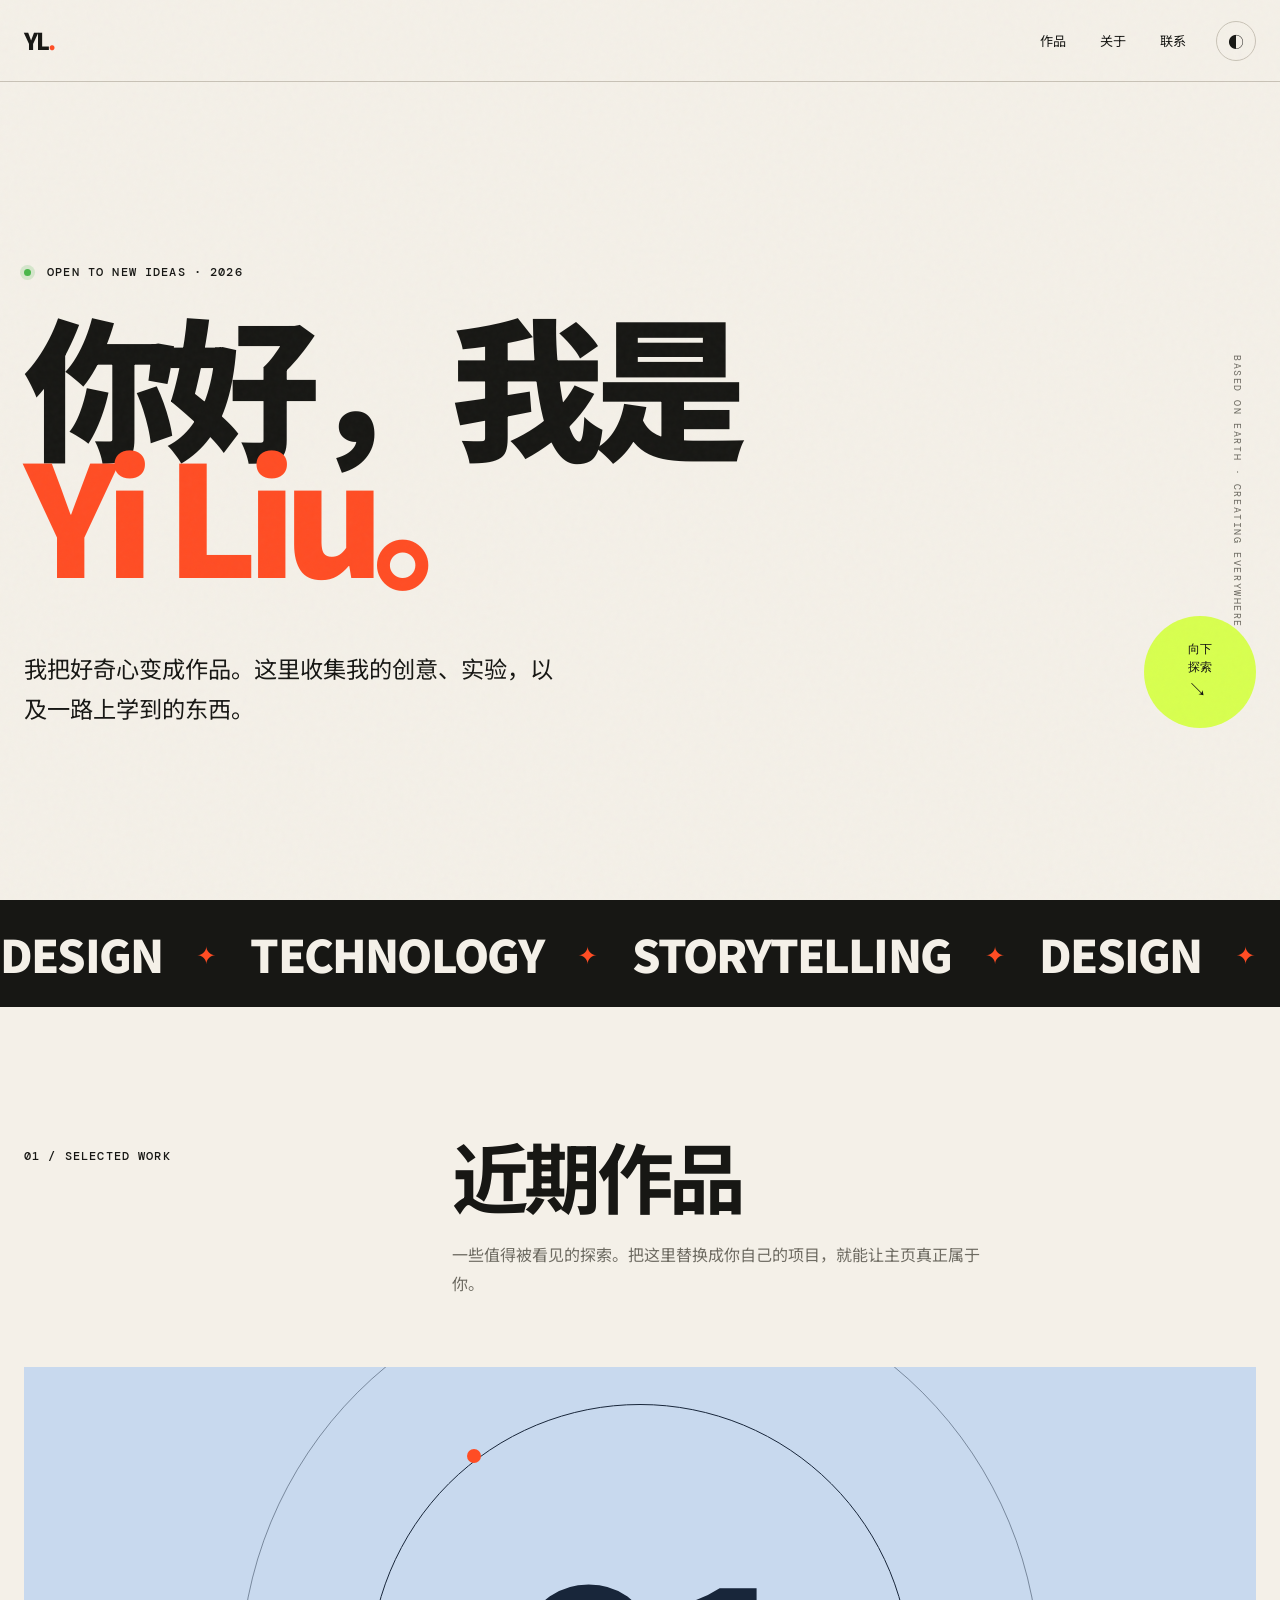
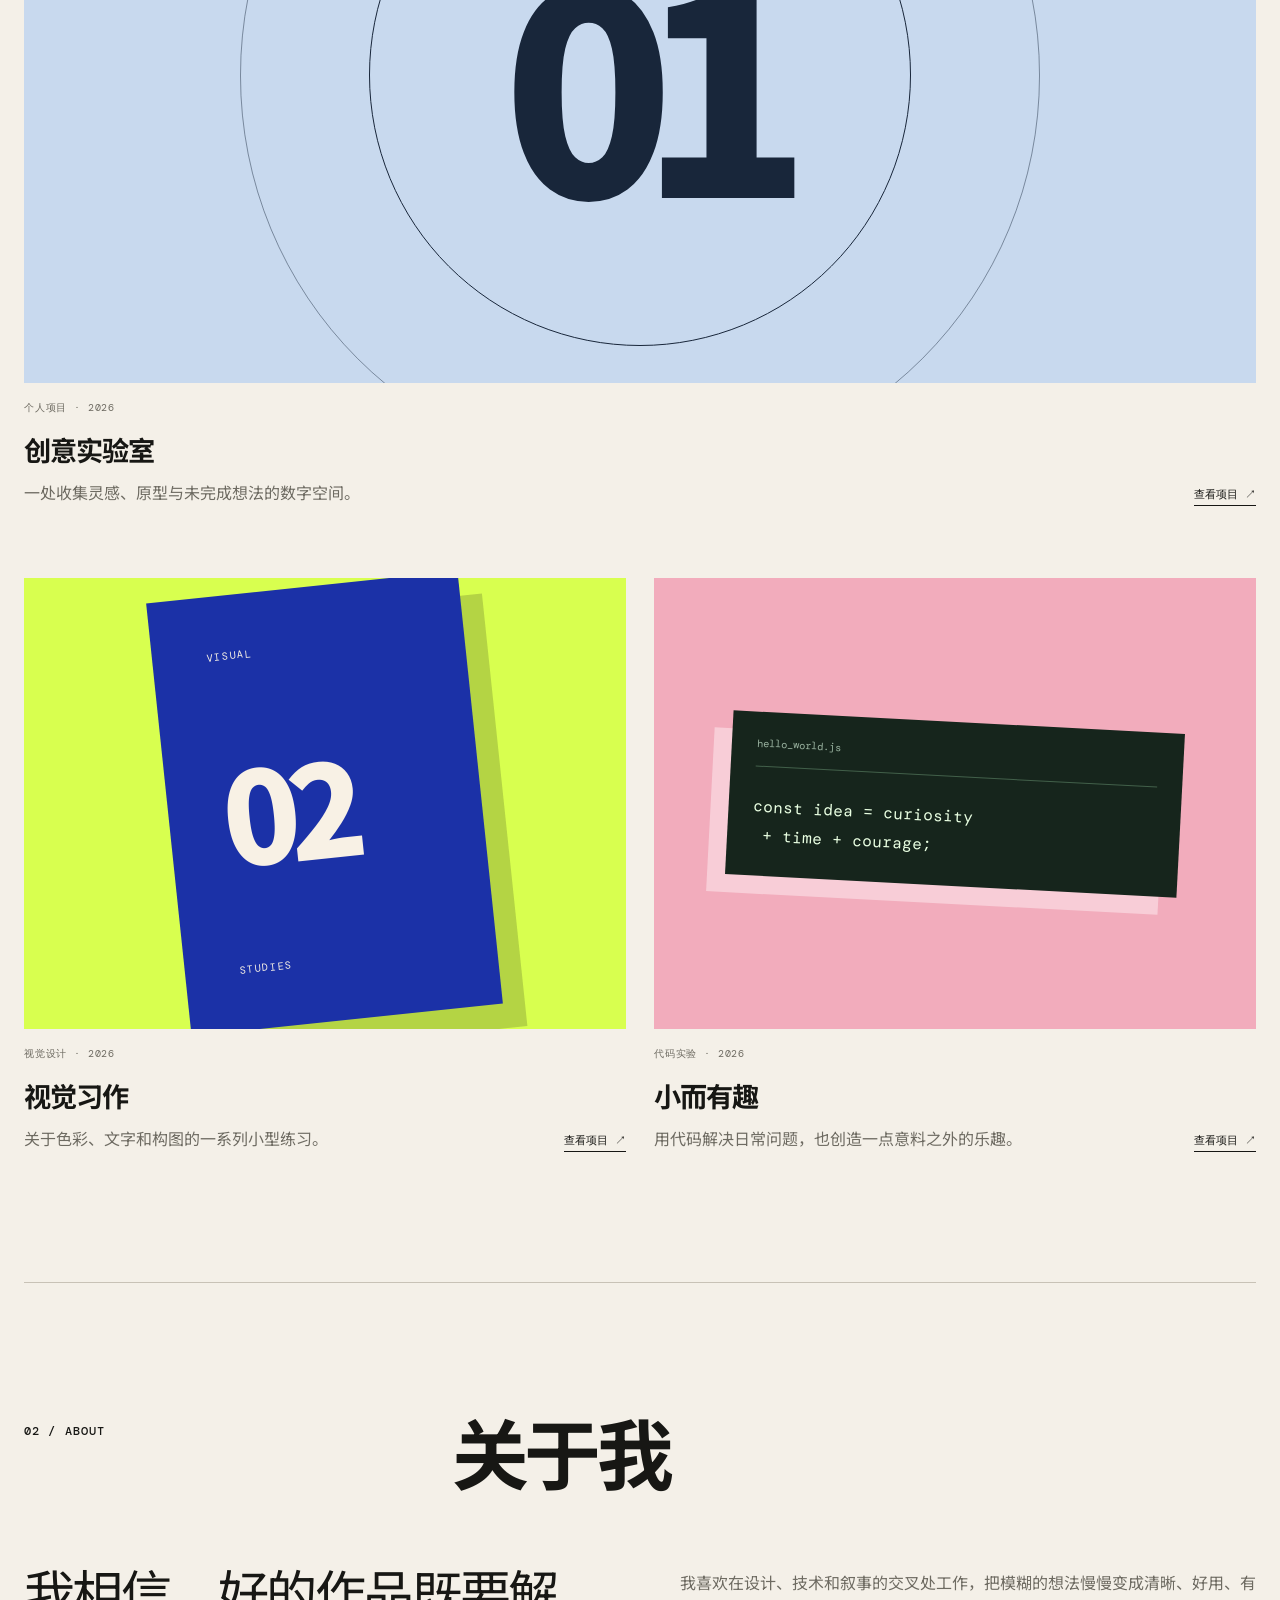
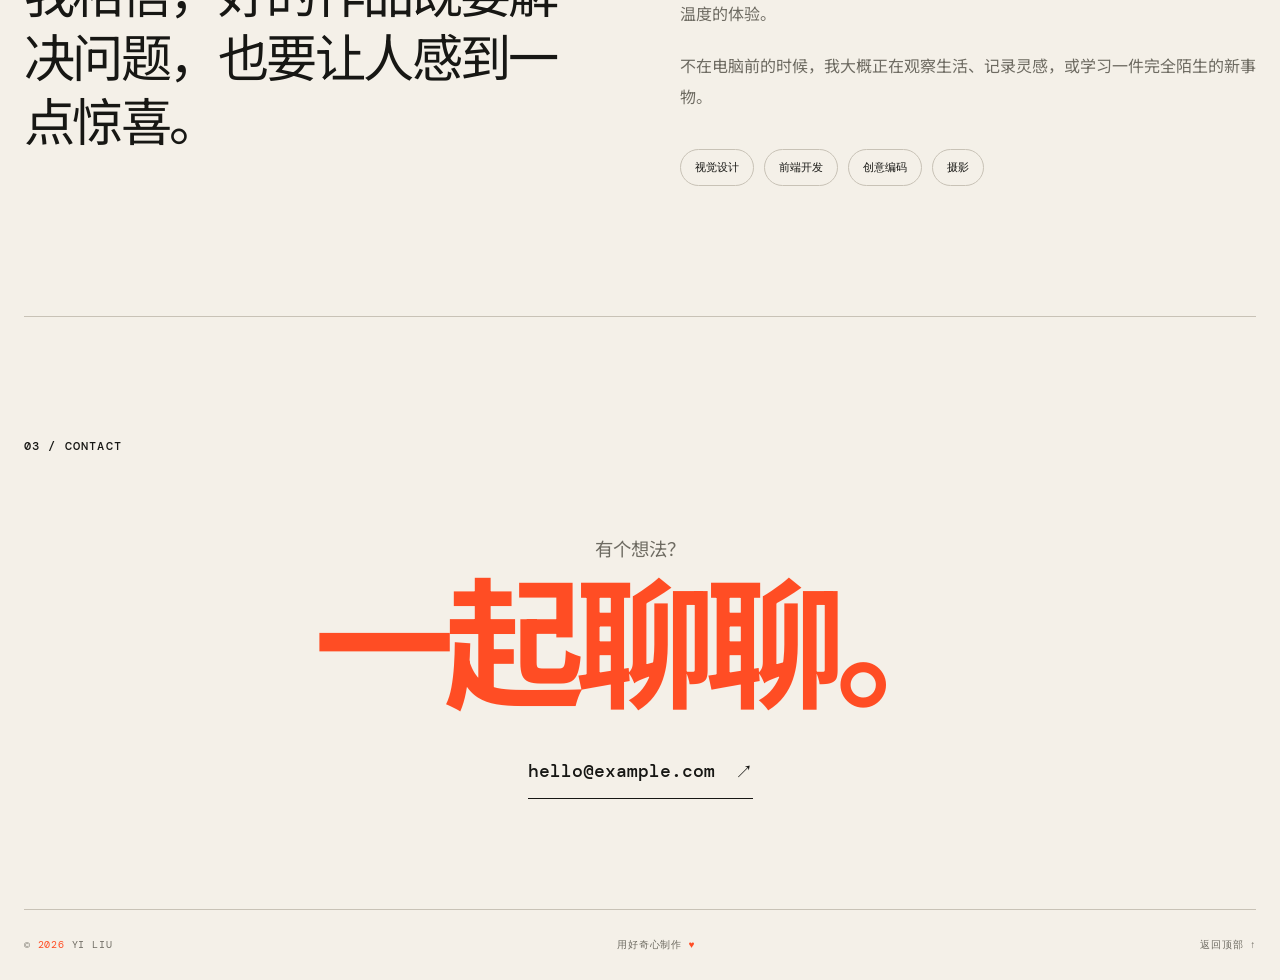
==== index.html @ 19244bcc "Create personal homepage" ====
<!doctype html>
<html lang="zh-CN">
<head>
  <meta charset="UTF-8">
  <meta name="viewport" content="width=device-width, initial-scale=1.0">
  <meta name="description" content="Yi Liu 的个人主页——记录创意、作品与正在探索的事。">
  <meta name="theme-color" content="#f4f0e8">
  <title>Yi Liu — 个人主页</title>
  <link rel="preconnect" href="https://fonts.googleapis.com">
  <link rel="preconnect" href="https://fonts.gstatic.com" crossorigin>
  <link href="https://fonts.googleapis.com/css2?family=DM+Mono:wght@400;500&family=Noto+Sans+SC:wght@400;500;700;900&display=swap" rel="stylesheet">
  <link rel="stylesheet" href="style.css">
  <script src="Script.js" defer></script>
</head>
<body>
  <div class="grain" aria-hidden="true"></div>

  <header class="site-header">
    <a class="logo" href="#top" aria-label="回到首页">YL<span>.</span></a>
    <nav class="nav" aria-label="主导航">
      <a href="#work">作品</a>
      <a href="#about">关于</a>
      <a href="#contact">联系</a>
    </nav>
    <button class="theme-toggle" type="button" aria-label="切换深浅色" title="切换深浅色">
      <span aria-hidden="true">◐</span>
    </button>
  </header>

  <main id="top">
    <section class="hero section-shell">
      <p class="eyebrow"><span class="status-dot"></span> OPEN TO NEW IDEAS · 2026</p>
      <h1>你好，我是<br><span>Yi Liu。</span></h1>
      <div class="hero-bottom">
        <p class="hero-copy">我把好奇心变成作品。这里收集我的创意、实验，以及一路上学到的东西。</p>
        <a class="round-link" href="#work" aria-label="查看我的作品">向下<br>探索 <span>↘</span></a>
      </div>
      <p class="side-note" aria-hidden="true">BASED ON EARTH · CREATING EVERYWHERE</p>
    </section>

    <section class="marquee" aria-label="我关注的领域">
      <div class="marquee-track">
        <span>DESIGN</span><i>✦</i><span>TECHNOLOGY</span><i>✦</i><span>STORYTELLING</span><i>✦</i>
        <span>DESIGN</span><i>✦</i><span>TECHNOLOGY</span><i>✦</i><span>STORYTELLING</span><i>✦</i>
      </div>
    </section>

    <section class="work section-shell" id="work">
      <div class="section-heading reveal">
        <p class="section-number">01 / SELECTED WORK</p>
        <h2>近期作品</h2>
        <p>一些值得被看见的探索。把这里替换成你自己的项目，就能让主页真正属于你。</p>
      </div>

      <div class="project-grid">
        <article class="project project-featured reveal">
          <div class="project-visual visual-one" aria-hidden="true">
            <span class="orbit orbit-one"></span><span class="orbit orbit-two"></span><b>01</b>
          </div>
          <div class="project-info">
            <p>个人项目 · 2026</p>
            <h3>创意实验室</h3>
            <span>一处收集灵感、原型与未完成想法的数字空间。</span>
            <a href="#contact" aria-label="了解创意实验室">查看项目 ↗</a>
          </div>
        </article>

        <article class="project reveal">
          <div class="project-visual visual-two" aria-hidden="true">
            <div class="poster"><small>VISUAL</small><strong>02</strong><em>STUDIES</em></div>
          </div>
          <div class="project-info">
            <p>视觉设计 · 2026</p>
            <h3>视觉习作</h3>
            <span>关于色彩、文字和构图的一系列小型练习。</span>
            <a href="#contact" aria-label="了解视觉习作">查看项目 ↗</a>
          </div>
        </article>

        <article class="project reveal">
          <div class="project-visual visual-three" aria-hidden="true">
            <div class="code-card"><span>hello_world.js</span><code>const idea = curiosity<br> &nbsp;+ time + courage;</code></div>
          </div>
          <div class="project-info">
            <p>代码实验 · 2026</p>
            <h3>小而有趣</h3>
            <span>用代码解决日常问题，也创造一点意料之外的乐趣。</span>
            <a href="#contact" aria-label="了解代码实验">查看项目 ↗</a>
          </div>
        </article>
      </div>
    </section>

    <section class="about section-shell" id="about">
      <div class="section-heading reveal">
        <p class="section-number">02 / ABOUT</p>
        <h2>关于我</h2>
      </div>
      <div class="about-grid">
        <p class="about-lead reveal">我相信，好的作品既要解决问题，也要让人感到一点惊喜。</p>
        <div class="about-copy reveal">
          <p>我喜欢在设计、技术和叙事的交叉处工作，把模糊的想法慢慢变成清晰、好用、有温度的体验。</p>
          <p>不在电脑前的时候，我大概正在观察生活、记录灵感，或学习一件完全陌生的新事物。</p>
          <div class="interests">
            <span>视觉设计</span><span>前端开发</span><span>创意编码</span><span>摄影</span>
          </div>
        </div>
      </div>
    </section>

    <section class="contact section-shell" id="contact">
      <p class="section-number reveal">03 / CONTACT</p>
      <div class="contact-inner reveal">
        <p>有个想法？</p>
        <h2>一起聊聊。</h2>
        <a class="email-link" href="mailto:hello@example.com">hello@example.com <span>↗</span></a>
      </div>
    </section>
  </main>

  <footer class="site-footer section-shell">
    <p>© <span id="year">2026</span> YI LIU</p>
    <p>用好奇心制作 <span aria-hidden="true">♥</span></p>
    <a href="#top">返回顶部 ↑</a>
  </footer>
</body>
</html>
---- style.css ----
:root {
  --bg: #f4f0e8;
  --ink: #171714;
  --muted: #6e6b62;
  --line: #c8c2b6;
  --accent: #ff4d24;
  --acid: #d8ff4f;
  --card: #e8e2d7;
  --max: 1240px;
}

* { box-sizing: border-box; }
html { scroll-behavior: smooth; }
body {
  margin: 0;
  color: var(--ink);
  background: var(--bg);
  font-family: "Noto Sans SC", system-ui, sans-serif;
  transition: color .3s ease, background .3s ease;
}
body.dark {
  --bg: #151513;
  --ink: #f3efe6;
  --muted: #aaa69c;
  --line: #44413b;
  --card: #24221e;
  --acid: #c8f03f;
}
a { color: inherit; }
button { font: inherit; }
::selection { color: #111; background: var(--acid); }
.grain {
  position: fixed; inset: 0; z-index: 10; pointer-events: none; opacity: .035;
  background-image: url("data:image/svg+xml,%3Csvg viewBox='0 0 180 180' xmlns='http://www.w3.org/2000/svg'%3E%3Cfilter id='n'%3E%3CfeTurbulence type='fractalNoise' baseFrequency='.9' numOctaves='3' stitchTiles='stitch'/%3E%3C/filter%3E%3Crect width='100%25' height='100%25' filter='url(%23n)' opacity='.8'/%3E%3C/svg%3E");
}
.section-shell { width: min(calc(100% - 48px), var(--max)); margin-inline: auto; }

.site-header {
  position: sticky; top: 0; z-index: 8; height: 82px; display: flex; align-items: center;
  padding: 0 max(24px, calc((100vw - var(--max)) / 2)); border-bottom: 1px solid var(--line);
  background: color-mix(in srgb, var(--bg) 90%, transparent); backdrop-filter: blur(12px);
}
.logo { margin-right: auto; font: 900 1.45rem/1 "Noto Sans SC"; text-decoration: none; letter-spacing: -.08em; }
.logo span { color: var(--accent); }
.nav { display: flex; gap: 34px; }
.nav a { position: relative; font-size: .82rem; text-decoration: none; }
.nav a::after { content: ""; position: absolute; left: 0; right: 100%; bottom: -5px; height: 1px; background: var(--ink); transition: right .2s; }
.nav a:hover::after { right: 0; }
.theme-toggle { width: 40px; height: 40px; margin-left: 30px; border: 1px solid var(--line); border-radius: 50%; color: var(--ink); background: transparent; cursor: pointer; }

.hero { min-height: calc(100vh - 82px); position: relative; display: flex; flex-direction: column; justify-content: center; padding-block: 70px; }
.eyebrow, .section-number { font: 500 .72rem/1.4 "DM Mono", monospace; letter-spacing: .1em; }
.status-dot { display: inline-block; width: 7px; height: 7px; margin-right: 8px; border-radius: 50%; background: #49b74a; box-shadow: 0 0 0 4px color-mix(in srgb, #49b74a 18%, transparent); }
.hero h1 { margin: 25px 0 40px; font-size: clamp(4.1rem, 12vw, 10.7rem); line-height: .84; letter-spacing: -.075em; font-weight: 900; }
.hero h1 span { color: var(--accent); }
.hero-bottom { display: flex; align-items: end; justify-content: space-between; gap: 40px; }
.hero-copy { max-width: 540px; margin: 0; font-size: clamp(1.05rem, 2vw, 1.45rem); line-height: 1.7; }
.round-link { flex: 0 0 auto; width: 112px; height: 112px; display: grid; place-content: center; border-radius: 50%; background: var(--acid); color: #111; font: 500 .75rem/1.5 "DM Mono"; text-decoration: none; transition: transform .25s ease; }
.round-link span { font-size: 1.2rem; }
.round-link:hover { transform: rotate(-8deg) scale(1.05); }
.side-note { position: absolute; right: -118px; top: 48%; transform: rotate(90deg); font: .62rem "DM Mono"; letter-spacing: .16em; color: var(--muted); }

.marquee { overflow: hidden; padding: 20px 0; border-block: 1px solid var(--ink); background: var(--ink); color: var(--bg); }
.marquee-track { width: max-content; display: flex; align-items: center; gap: 34px; animation: marquee 24s linear infinite; }
.marquee span { font-size: clamp(1.7rem, 3.5vw, 3.4rem); font-weight: 900; letter-spacing: -.04em; }
.marquee i { color: var(--accent); font-style: normal; font-size: 1.5rem; }
@keyframes marquee { to { transform: translateX(-50%); } }

.work, .about { padding-block: 130px; }
.section-heading { display: grid; grid-template-columns: 1fr 2fr; gap: 26px; margin-bottom: 70px; }
.section-heading h2 { margin: 0; font-size: clamp(2.7rem, 6vw, 5.2rem); line-height: 1; letter-spacing: -.06em; }
.section-heading > p:last-child { grid-column: 2; max-width: 540px; margin: 0; color: var(--muted); line-height: 1.8; }
.project-grid { display: grid; grid-template-columns: 1fr 1fr; gap: 72px 28px; }
.project-featured { grid-column: 1 / -1; }
.project-featured .project-visual { aspect-ratio: 2 / 1; }
.project-visual { position: relative; overflow: hidden; aspect-ratio: 4 / 3; background: var(--card); }
.visual-one { display: grid; place-items: center; background: #c8d9ee; color: #18263a; }
.visual-one b { z-index: 1; font: 900 clamp(8rem, 22vw, 18rem)/1 "Noto Sans SC"; letter-spacing: -.12em; }
.orbit { position: absolute; width: 44%; aspect-ratio: 1; border: 1px solid #18263a; border-radius: 50%; }
.orbit-one { animation: orbit 12s linear infinite; }
.orbit-two { width: 65%; border-color: color-mix(in srgb, #18263a 45%, transparent); animation: orbit 18s linear reverse infinite; }
.orbit::after { content: ""; position: absolute; top: 8%; left: 18%; width: 14px; height: 14px; border-radius: 50%; background: var(--accent); }
@keyframes orbit { to { transform: rotate(360deg); } }
.visual-two { display: grid; place-items: center; background: var(--acid); }
.poster { width: 52%; aspect-ratio: .72; padding: 9%; display: flex; flex-direction: column; justify-content: space-between; color: #f8f1e5; background: #1b31a7; transform: rotate(-6deg); box-shadow: 22px 25px 0 color-mix(in srgb, #111 18%, transparent); }
.poster small, .poster em { font: .65rem "DM Mono"; letter-spacing: .16em; }
.poster strong { font: 900 clamp(4rem, 12vw, 8rem)/1 "Noto Sans SC"; letter-spacing: -.1em; }
.visual-three { display: grid; place-items: center; background: #f2acbc; }
.code-card { width: 75%; padding: 25px; color: #e9ffe2; background: #16251c; box-shadow: -18px 18px 0 rgba(255,255,255,.4); transform: rotate(3deg); }
.code-card span { display: block; padding-bottom: 16px; border-bottom: 1px solid #42604a; font: .65rem "DM Mono"; color: #9ab3a0; }
.code-card code { display: block; padding-top: 26px; font: clamp(.7rem, 1.7vw, 1rem)/1.8 "DM Mono"; }
.project-info { display: grid; grid-template-columns: 1fr auto; gap: 10px 20px; padding-top: 18px; }
.project-info p { margin: 0; color: var(--muted); font: .65rem "DM Mono"; letter-spacing: .08em; }
.project-info h3 { grid-column: 1; margin: 4px 0 0; font-size: 1.7rem; letter-spacing: -.04em; }
.project-info span { grid-column: 1; max-width: 480px; color: var(--muted); line-height: 1.65; }
.project-info a { grid-column: 2; grid-row: 2 / 4; align-self: end; padding-bottom: 3px; font: .7rem "DM Mono"; text-decoration: none; border-bottom: 1px solid; }

.about { border-top: 1px solid var(--line); }
.about-grid { display: grid; grid-template-columns: 1fr 1fr; gap: 80px; }
.about-lead { margin: 0; font-size: clamp(1.8rem, 4vw, 3.7rem); line-height: 1.25; letter-spacing: -.05em; }
.about-copy { padding-top: 8px; }
.about-copy > p { margin: 0 0 22px; color: var(--muted); line-height: 1.9; }
.interests { display: flex; flex-wrap: wrap; gap: 10px; margin-top: 38px; }
.interests span { padding: 10px 14px; border: 1px solid var(--line); border-radius: 999px; font: .68rem "DM Mono"; }

.contact { padding-block: 110px; border-top: 1px solid var(--line); }
.contact-inner { max-width: 950px; margin: 80px auto 0; text-align: center; }
.contact-inner > p { margin: 0; color: var(--muted); font-size: 1.15rem; }
.contact-inner h2 { margin: 5px 0 40px; color: var(--accent); font-size: clamp(4rem, 11vw, 9rem); line-height: 1; letter-spacing: -.075em; }
.email-link { display: inline-flex; gap: 20px; padding: 14px 0; border-bottom: 1px solid var(--ink); font: 500 clamp(.85rem, 2vw, 1.1rem) "DM Mono"; text-decoration: none; }
.email-link span { transition: transform .2s; }
.email-link:hover span { transform: translate(4px, -4px); }
.site-footer { display: flex; justify-content: space-between; gap: 20px; padding-block: 28px; border-top: 1px solid var(--line); color: var(--muted); font: .62rem "DM Mono"; letter-spacing: .08em; }
.site-footer p { margin: 0; }
.site-footer p span { color: var(--accent); }
.site-footer a { text-decoration: none; }

.reveal { opacity: 0; transform: translateY(28px); transition: opacity .7s ease, transform .7s ease; }
.reveal.visible { opacity: 1; transform: none; }
@media (prefers-reduced-motion: reduce) {
  html { scroll-behavior: auto; }
  *, *::before, *::after { animation-duration: .01ms !important; animation-iteration-count: 1 !important; transition-duration: .01ms !important; }
}
@media (max-width: 760px) {
  .section-shell { width: min(calc(100% - 32px), var(--max)); }
  .site-header { height: 68px; padding-inline: 16px; }
  .nav { gap: 18px; }
  .nav a { font-size: .75rem; }
  .theme-toggle { width: 36px; height: 36px; margin-left: 18px; }
  .hero { min-height: calc(100svh - 68px); padding-block: 55px 35px; }
  .hero h1 { margin-top: 38px; font-size: clamp(4rem, 22vw, 7rem); }
  .hero-bottom { align-items: center; }
  .round-link { width: 84px; height: 84px; }
  .side-note { display: none; }
  .work, .about { padding-block: 85px; }
  .section-heading { grid-template-columns: 1fr; margin-bottom: 45px; }
  .section-heading > p:last-child { grid-column: 1; }
  .project-grid { grid-template-columns: 1fr; gap: 52px; }
  .project-featured { grid-column: auto; }
  .project-featured .project-visual, .project-visual { aspect-ratio: 4 / 3; }
  .project-info { display: block; }
  .project-info > * { display: block; margin-bottom: 9px; }
  .project-info a { width: max-content; margin-top: 18px; }
  .about-grid { grid-template-columns: 1fr; gap: 42px; }
  .contact { padding-block: 80px; }
  .contact-inner { margin-top: 60px; }
  .site-footer { flex-wrap: wrap; }
  .site-footer p:nth-child(2) { display: none; }
}
@media (max-width: 430px) {
  .hero-copy { max-width: 245px; font-size: .95rem; }
  .nav a:nth-child(2) { display: none; }
  .round-link { width: 76px; height: 76px; font-size: .65rem; }
}
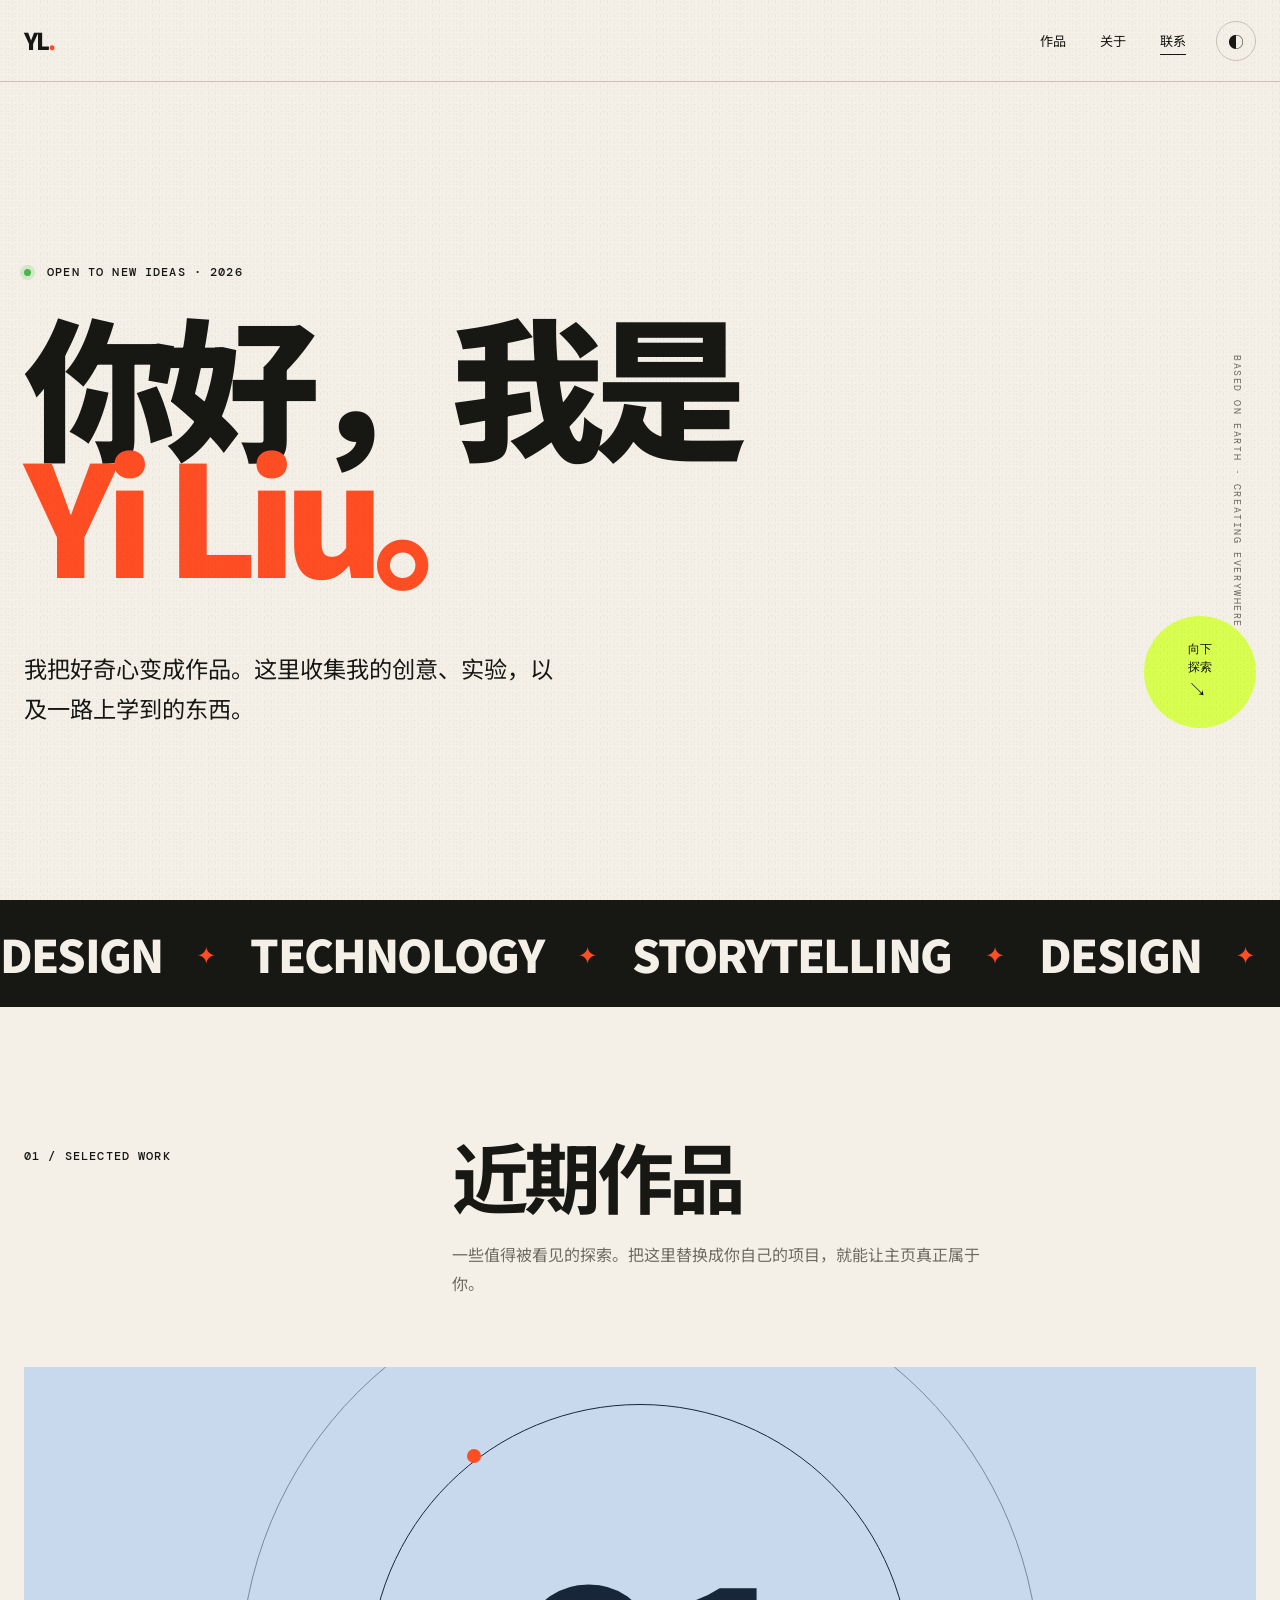
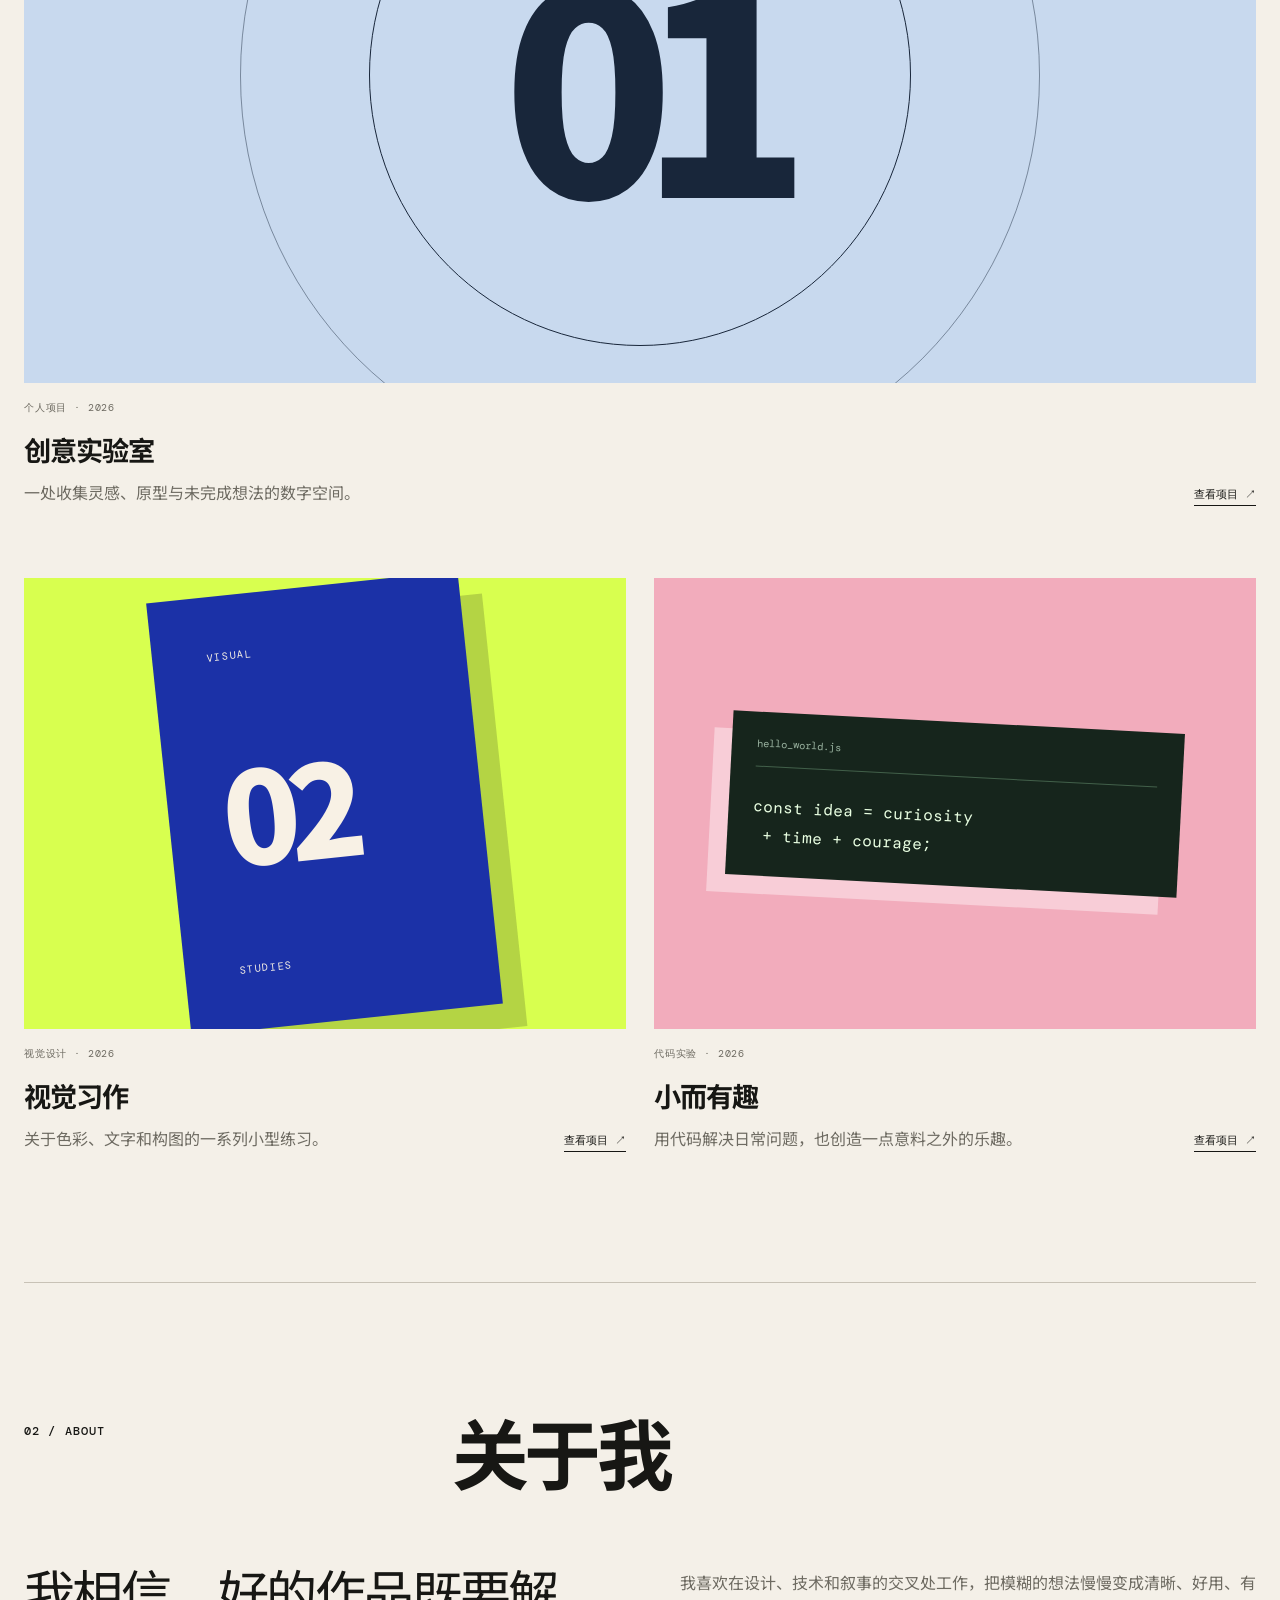
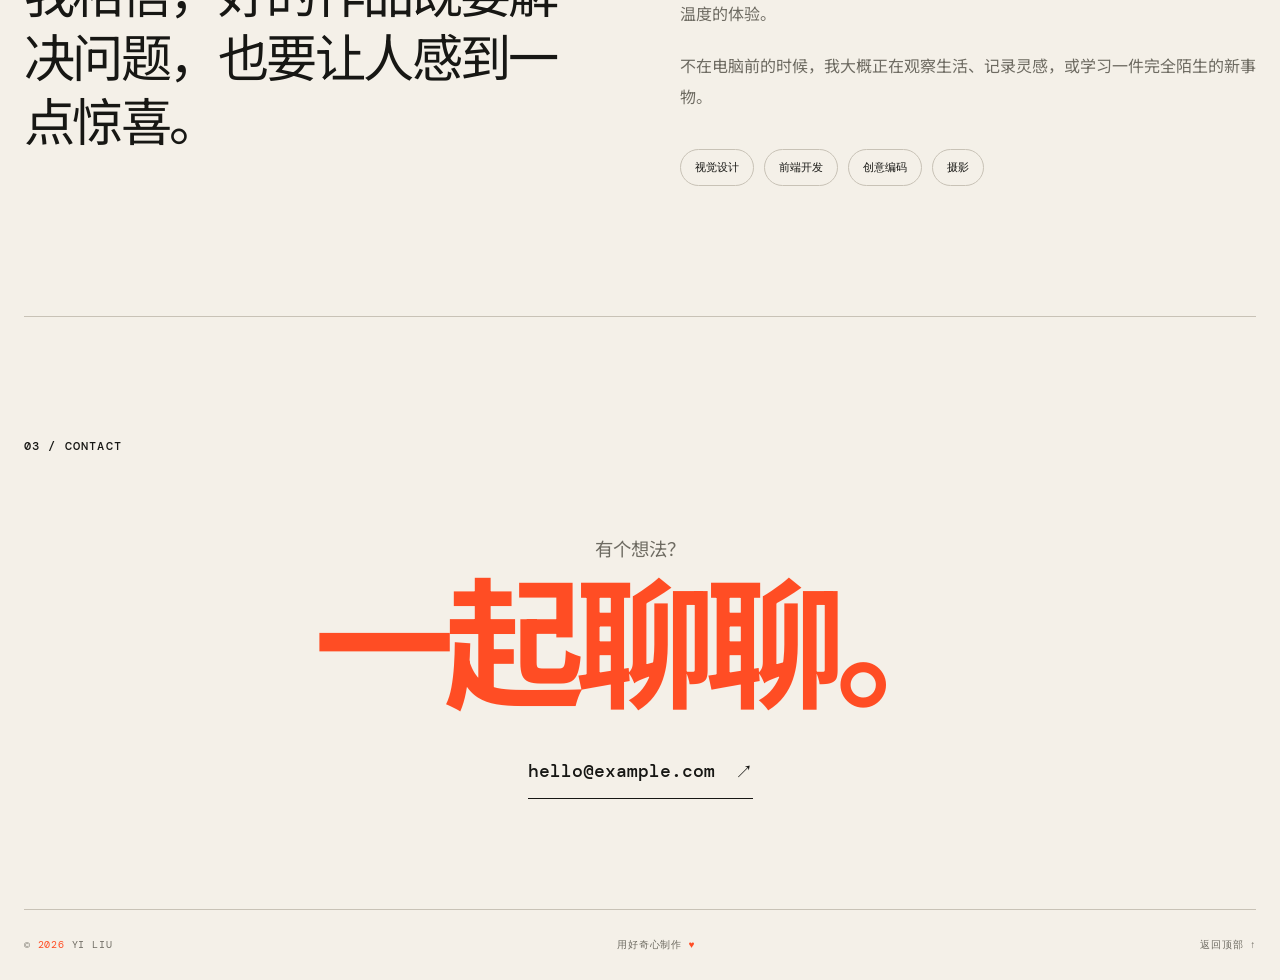
==== commit c74a0a6e: "Polish local homepage experience" ====
--- a/index.html
+++ b/index.html
@@ -9,10 +9,19 @@
   <link rel="preconnect" href="https://fonts.googleapis.com">
   <link rel="preconnect" href="https://fonts.gstatic.com" crossorigin>
   <link href="https://fonts.googleapis.com/css2?family=DM+Mono:wght@400;500&family=Noto+Sans+SC:wght@400;500;700;900&display=swap" rel="stylesheet">
+  <script>
+    document.documentElement.classList.add('js');
+    try {
+      const saved = localStorage.getItem('theme');
+      const dark = saved === 'dark' || (!saved && matchMedia('(prefers-color-scheme: dark)').matches);
+      if (dark) document.documentElement.dataset.theme = 'dark';
+    } catch (_) {}
+  </script>
   <link rel="stylesheet" href="style.css">
   <script src="Script.js" defer></script>
 </head>
-<body>
+<body id="top">
+  <a class="skip-link" href="#main-content">跳到主要内容</a>
   <div class="grain" aria-hidden="true"></div>
 
   <header class="site-header">
@@ -27,7 +36,7 @@
     </button>
   </header>
 
-  <main id="top">
+  <main id="main-content">
     <section class="hero section-shell">
       <p class="eyebrow"><span class="status-dot"></span> OPEN TO NEW IDEAS · 2026</p>
       <h1>你好，我是<br><span>Yi Liu。</span></h1>
@@ -113,6 +122,7 @@
       <div class="contact-inner reveal">
         <p>有个想法？</p>
         <h2>一起聊聊。</h2>
+        <!-- TODO: 将下面的示例邮箱替换为你的真实邮箱。 -->
         <a class="email-link" href="mailto:hello@example.com">hello@example.com <span>↗</span></a>
       </div>
     </section>
--- a/style.css
+++ b/style.css
@@ -18,7 +18,7 @@
   font-family: "Noto Sans SC", system-ui, sans-serif;
   transition: color .3s ease, background .3s ease;
 }
-body.dark {
+html[data-theme="dark"] {
   --bg: #151513;
   --ink: #f3efe6;
   --muted: #aaa69c;
@@ -31,8 +31,11 @@
 ::selection { color: #111; background: var(--acid); }
 .grain {
   position: fixed; inset: 0; z-index: 10; pointer-events: none; opacity: .035;
-  background-image: url("data:image/svg+xml,%3Csvg viewBox='0 0 180 180' xmlns='http://www.w3.org/2000/svg'%3E%3Cfilter id='n'%3E%3CfeTurbulence type='fractalNoise' baseFrequency='.9' numOctaves='3' stitchTiles='stitch'/%3E%3C/filter%3E%3Crect width='100%25' height='100%25' filter='url(%23n)' opacity='.8'/%3E%3C/svg%3E");
+  background-image: repeating-radial-gradient(circle at 20% 30%, currentColor 0 .45px, transparent .7px 4px);
+  background-size: 7px 7px;
 }
+.skip-link { position: fixed; left: 16px; top: -60px; z-index: 20; padding: 10px 14px; color: #111; background: var(--acid); text-decoration: none; transition: top .2s; }
+.skip-link:focus { top: 12px; }
 .section-shell { width: min(calc(100% - 48px), var(--max)); margin-inline: auto; }
 
 .site-header {
@@ -46,6 +49,7 @@
 .nav a { position: relative; font-size: .82rem; text-decoration: none; }
 .nav a::after { content: ""; position: absolute; left: 0; right: 100%; bottom: -5px; height: 1px; background: var(--ink); transition: right .2s; }
 .nav a:hover::after { right: 0; }
+.nav a.active::after { right: 0; }
 .theme-toggle { width: 40px; height: 40px; margin-left: 30px; border: 1px solid var(--line); border-radius: 50%; color: var(--ink); background: transparent; cursor: pointer; }
 
 .hero { min-height: calc(100vh - 82px); position: relative; display: flex; flex-direction: column; justify-content: center; padding-block: 70px; }
@@ -115,8 +119,10 @@
 .site-footer p span { color: var(--accent); }
 .site-footer a { text-decoration: none; }
 
-.reveal { opacity: 0; transform: translateY(28px); transition: opacity .7s ease, transform .7s ease; }
-.reveal.visible { opacity: 1; transform: none; }
+.reveal { opacity: 1; transform: none; }
+.js .reveal { opacity: 0; transform: translateY(28px); transition: opacity .7s ease, transform .7s ease; }
+.js .reveal.visible { opacity: 1; transform: none; }
+:focus-visible { outline: 3px solid var(--accent); outline-offset: 4px; }
 @media (prefers-reduced-motion: reduce) {
   html { scroll-behavior: auto; }
   *, *::before, *::after { animation-duration: .01ms !important; animation-iteration-count: 1 !important; transition-duration: .01ms !important; }
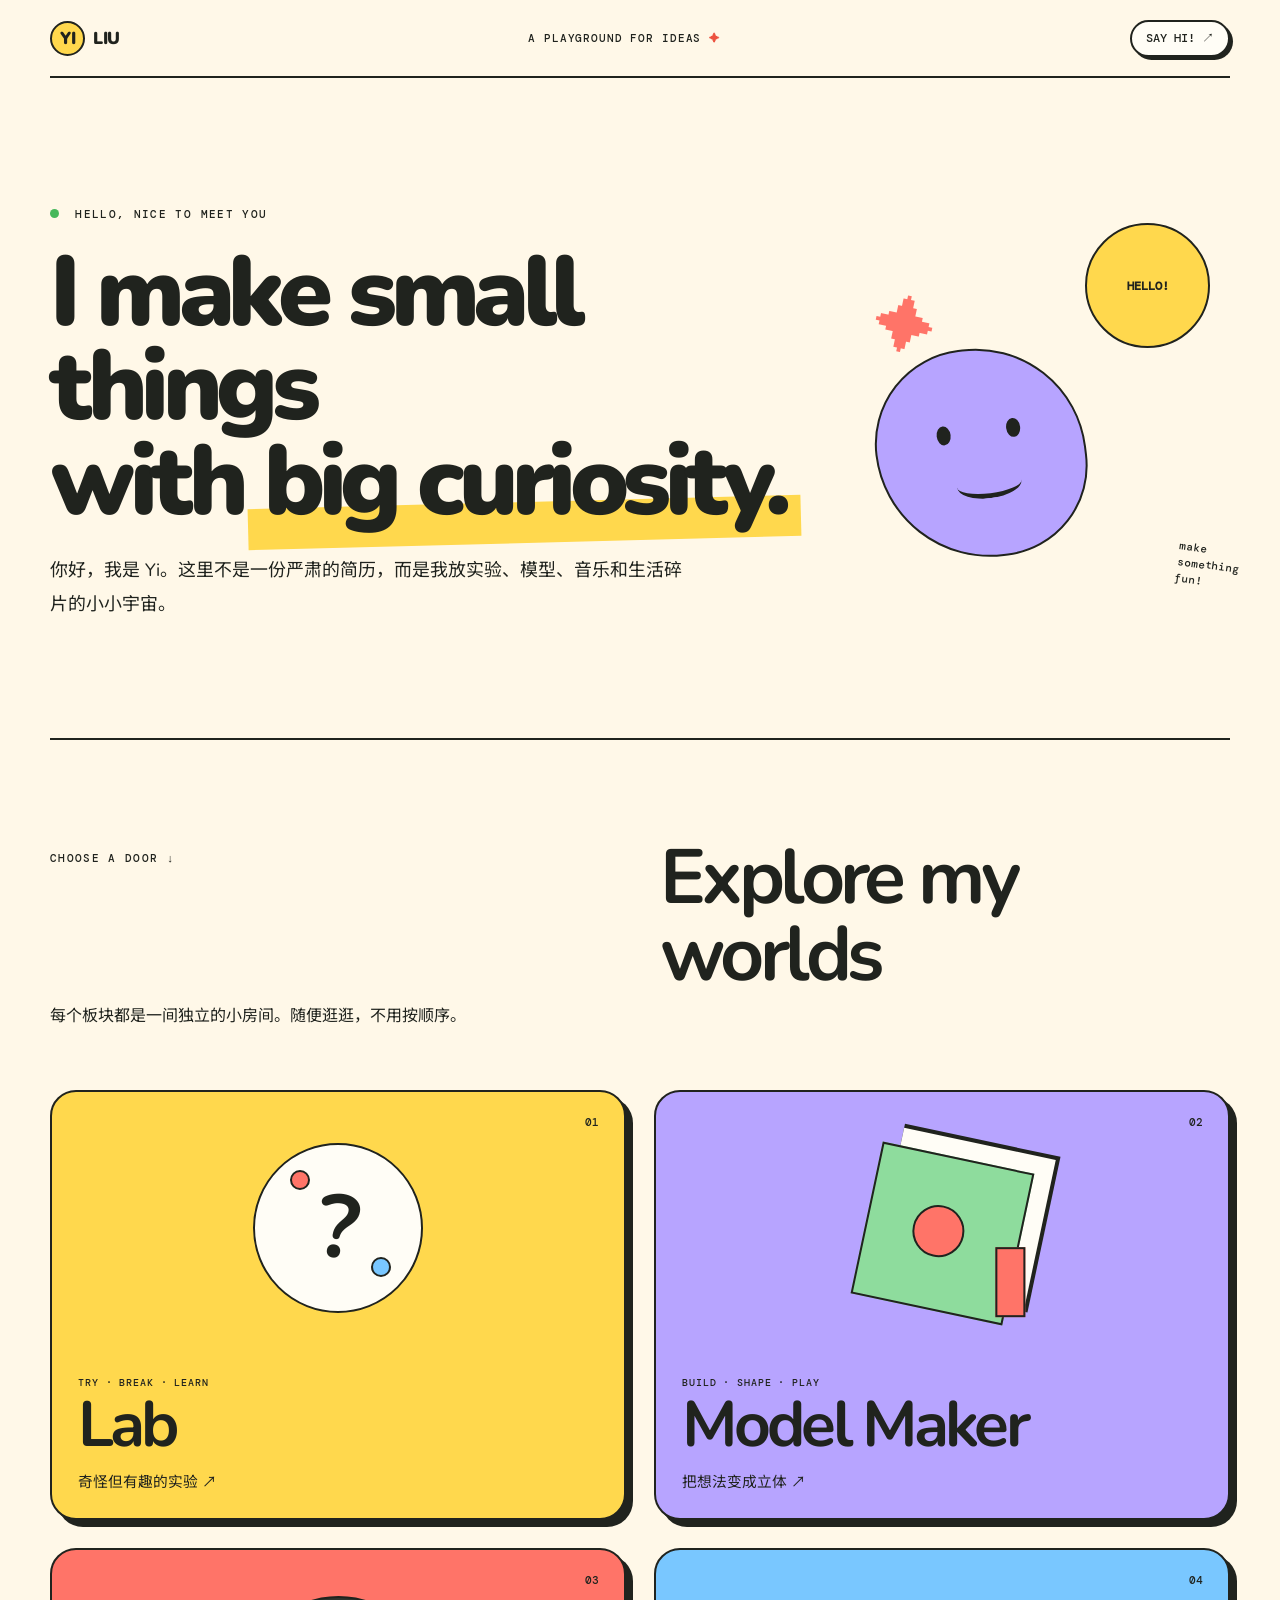
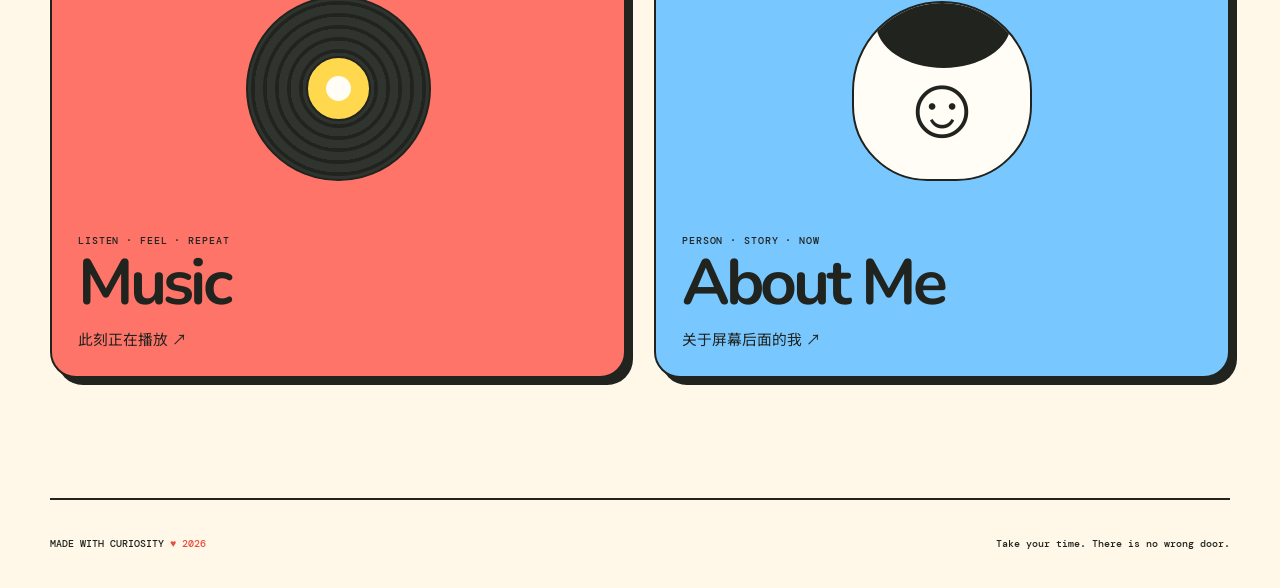
==== commit b96e10e6: "Redesign homepage as playful multi-room site" ====
--- a/index.html
+++ b/index.html
@@ -3,135 +3,73 @@
 <head>
   <meta charset="UTF-8">
   <meta name="viewport" content="width=device-width, initial-scale=1.0">
-  <meta name="description" content="Yi Liu 的个人主页——记录创意、作品与正在探索的事。">
-  <meta name="theme-color" content="#f4f0e8">
-  <title>Yi Liu — 个人主页</title>
+  <meta name="description" content="Yi Liu 的创意主页——实验、模型、音乐和生活片段。">
+  <meta name="theme-color" content="#fff8e8">
+  <title>Yi Liu — Welcome to my little world</title>
   <link rel="preconnect" href="https://fonts.googleapis.com">
   <link rel="preconnect" href="https://fonts.gstatic.com" crossorigin>
-  <link href="https://fonts.googleapis.com/css2?family=DM+Mono:wght@400;500&family=Noto+Sans+SC:wght@400;500;700;900&display=swap" rel="stylesheet">
-  <script>
-    document.documentElement.classList.add('js');
-    try {
-      const saved = localStorage.getItem('theme');
-      const dark = saved === 'dark' || (!saved && matchMedia('(prefers-color-scheme: dark)').matches);
-      if (dark) document.documentElement.dataset.theme = 'dark';
-    } catch (_) {}
-  </script>
+  <link href="https://fonts.googleapis.com/css2?family=DM+Mono:wght@400;500&family=Nunito:wght@600;700;800;900&family=Noto+Sans+SC:wght@500;700;900&display=swap" rel="stylesheet">
   <link rel="stylesheet" href="style.css">
   <script src="Script.js" defer></script>
 </head>
-<body id="top">
-  <a class="skip-link" href="#main-content">跳到主要内容</a>
-  <div class="grain" aria-hidden="true"></div>
-
-  <header class="site-header">
-    <a class="logo" href="#top" aria-label="回到首页">YL<span>.</span></a>
-    <nav class="nav" aria-label="主导航">
-      <a href="#work">作品</a>
-      <a href="#about">关于</a>
-      <a href="#contact">联系</a>
-    </nav>
-    <button class="theme-toggle" type="button" aria-label="切换深浅色" title="切换深浅色">
-      <span aria-hidden="true">◐</span>
-    </button>
+<body class="home-page">
+  <a class="skip-link" href="#main">跳到主要内容</a>
+  <header class="topbar wrap">
+    <a class="brand" href="index.html"><span>YI</span> LIU</a>
+    <p class="tiny-note">A PLAYGROUND FOR IDEAS <span aria-hidden="true">✦</span></p>
+    <a class="say-hi" href="mailto:hello@example.com">SAY HI! <span>↗</span></a>
   </header>
 
-  <main id="main-content">
-    <section class="hero section-shell">
-      <p class="eyebrow"><span class="status-dot"></span> OPEN TO NEW IDEAS · 2026</p>
-      <h1>你好，我是<br><span>Yi Liu。</span></h1>
-      <div class="hero-bottom">
-        <p class="hero-copy">我把好奇心变成作品。这里收集我的创意、实验，以及一路上学到的东西。</p>
-        <a class="round-link" href="#work" aria-label="查看我的作品">向下<br>探索 <span>↘</span></a>
+  <main id="main">
+    <section class="home-hero wrap">
+      <div class="hero-copy">
+        <p class="kicker"><span></span> HELLO, NICE TO MEET YOU</p>
+        <h1>I make small things<br>with <em>big curiosity.</em></h1>
+        <p class="intro">你好，我是 Yi。这里不是一份严肃的简历，而是我放实验、模型、音乐和生活碎片的小小宇宙。</p>
       </div>
-      <p class="side-note" aria-hidden="true">BASED ON EARTH · CREATING EVERYWHERE</p>
-    </section>
-
-    <section class="marquee" aria-label="我关注的领域">
-      <div class="marquee-track">
-        <span>DESIGN</span><i>✦</i><span>TECHNOLOGY</span><i>✦</i><span>STORYTELLING</span><i>✦</i>
-        <span>DESIGN</span><i>✦</i><span>TECHNOLOGY</span><i>✦</i><span>STORYTELLING</span><i>✦</i>
+      <div class="hero-doodle" aria-hidden="true">
+        <div class="sun">HELLO!</div>
+        <div class="face"><i></i><i></i><b></b></div>
+        <div class="spark">✦</div>
+        <div class="scribble">make<br>something<br>fun!</div>
       </div>
     </section>
 
-    <section class="work section-shell" id="work">
-      <div class="section-heading reveal">
-        <p class="section-number">01 / SELECTED WORK</p>
-        <h2>近期作品</h2>
-        <p>一些值得被看见的探索。把这里替换成你自己的项目，就能让主页真正属于你。</p>
+    <section class="worlds wrap" aria-labelledby="worlds-title">
+      <div class="worlds-heading">
+        <p class="section-tag">CHOOSE A DOOR ↓</p>
+        <h2 id="worlds-title">Explore my worlds</h2>
+        <p>每个板块都是一间独立的小房间。随便逛逛，不用按顺序。</p>
       </div>
 
-      <div class="project-grid">
-        <article class="project project-featured reveal">
-          <div class="project-visual visual-one" aria-hidden="true">
-            <span class="orbit orbit-one"></span><span class="orbit orbit-two"></span><b>01</b>
-          </div>
-          <div class="project-info">
-            <p>个人项目 · 2026</p>
-            <h3>创意实验室</h3>
-            <span>一处收集灵感、原型与未完成想法的数字空间。</span>
-            <a href="#contact" aria-label="了解创意实验室">查看项目 ↗</a>
-          </div>
-        </article>
-
-        <article class="project reveal">
-          <div class="project-visual visual-two" aria-hidden="true">
-            <div class="poster"><small>VISUAL</small><strong>02</strong><em>STUDIES</em></div>
-          </div>
-          <div class="project-info">
-            <p>视觉设计 · 2026</p>
-            <h3>视觉习作</h3>
-            <span>关于色彩、文字和构图的一系列小型练习。</span>
-            <a href="#contact" aria-label="了解视觉习作">查看项目 ↗</a>
-          </div>
-        </article>
-
-        <article class="project reveal">
-          <div class="project-visual visual-three" aria-hidden="true">
-            <div class="code-card"><span>hello_world.js</span><code>const idea = curiosity<br> &nbsp;+ time + courage;</code></div>
-          </div>
-          <div class="project-info">
-            <p>代码实验 · 2026</p>
-            <h3>小而有趣</h3>
-            <span>用代码解决日常问题，也创造一点意料之外的乐趣。</span>
-            <a href="#contact" aria-label="了解代码实验">查看项目 ↗</a>
-          </div>
-        </article>
-      </div>
-    </section>
-
-    <section class="about section-shell" id="about">
-      <div class="section-heading reveal">
-        <p class="section-number">02 / ABOUT</p>
-        <h2>关于我</h2>
-      </div>
-      <div class="about-grid">
-        <p class="about-lead reveal">我相信，好的作品既要解决问题，也要让人感到一点惊喜。</p>
-        <div class="about-copy reveal">
-          <p>我喜欢在设计、技术和叙事的交叉处工作，把模糊的想法慢慢变成清晰、好用、有温度的体验。</p>
-          <p>不在电脑前的时候，我大概正在观察生活、记录灵感，或学习一件完全陌生的新事物。</p>
-          <div class="interests">
-            <span>视觉设计</span><span>前端开发</span><span>创意编码</span><span>摄影</span>
-          </div>
-        </div>
-      </div>
-    </section>
-
-    <section class="contact section-shell" id="contact">
-      <p class="section-number reveal">03 / CONTACT</p>
-      <div class="contact-inner reveal">
-        <p>有个想法？</p>
-        <h2>一起聊聊。</h2>
-        <!-- TODO: 将下面的示例邮箱替换为你的真实邮箱。 -->
-        <a class="email-link" href="mailto:hello@example.com">hello@example.com <span>↗</span></a>
+      <div class="door-grid">
+        <a class="door door-lab" href="lab.html">
+          <span class="door-no">01</span>
+          <div class="lab-icon" aria-hidden="true"><i></i><i></i><b>?</b></div>
+          <div><p>TRY · BREAK · LEARN</p><h3>Lab</h3><span>奇怪但有趣的实验 ↗</span></div>
+        </a>
+        <a class="door door-model" href="model-maker.html">
+          <span class="door-no">02</span>
+          <div class="cube" aria-hidden="true"><i></i><b></b></div>
+          <div><p>BUILD · SHAPE · PLAY</p><h3>Model Maker</h3><span>把想法变成立体 ↗</span></div>
+        </a>
+        <a class="door door-music" href="music.html">
+          <span class="door-no">03</span>
+          <div class="record" aria-hidden="true"><i></i></div>
+          <div><p>LISTEN · FEEL · REPEAT</p><h3>Music</h3><span>此刻正在播放 ↗</span></div>
+        </a>
+        <a class="door door-about" href="about.html">
+          <span class="door-no">04</span>
+          <div class="mini-portrait" aria-hidden="true"><i></i><b>☺</b></div>
+          <div><p>PERSON · STORY · NOW</p><h3>About Me</h3><span>关于屏幕后面的我 ↗</span></div>
+        </a>
       </div>
     </section>
   </main>
 
-  <footer class="site-footer section-shell">
-    <p>© <span id="year">2026</span> YI LIU</p>
-    <p>用好奇心制作 <span aria-hidden="true">♥</span></p>
-    <a href="#top">返回顶部 ↑</a>
+  <footer class="home-footer wrap">
+    <p>MADE WITH CURIOSITY <span>♥</span> <span id="year">2026</span></p>
+    <p>Take your time. There is no wrong door.</p>
   </footer>
 </body>
 </html>
--- a/style.css
+++ b/style.css
@@ -1,160 +1,177 @@
 :root {
-  --bg: #f4f0e8;
-  --ink: #171714;
-  --muted: #6e6b62;
-  --line: #c8c2b6;
-  --accent: #ff4d24;
-  --acid: #d8ff4f;
-  --card: #e8e2d7;
-  --max: 1240px;
+  --paper: #fff8e8;
+  --ink: #20231e;
+  --yellow: #ffd84d;
+  --coral: #ff7468;
+  --blue: #79c7ff;
+  --purple: #b7a4ff;
+  --green: #8edc9d;
+  --cream: #fffdf6;
+  --line: 2px solid var(--ink);
+  --shadow: 7px 7px 0 var(--ink);
+  --wrap: 1180px;
 }
-
 * { box-sizing: border-box; }
 html { scroll-behavior: smooth; }
-body {
-  margin: 0;
-  color: var(--ink);
-  background: var(--bg);
-  font-family: "Noto Sans SC", system-ui, sans-serif;
-  transition: color .3s ease, background .3s ease;
+body { margin: 0; color: var(--ink); background: var(--paper); font-family: "Nunito", "Noto Sans SC", sans-serif; }
+a { color: inherit; }
+::selection { color: var(--ink); background: var(--yellow); }
+.wrap { width: min(calc(100% - 42px), var(--wrap)); margin-inline: auto; }
+.skip-link { position: fixed; top: -60px; left: 18px; z-index: 20; padding: 10px 14px; border: var(--line); background: var(--yellow); }
+.skip-link:focus { top: 12px; }
+:focus-visible { outline: 4px solid #176ec8; outline-offset: 4px; }
+.topbar { min-height: 78px; display: flex; align-items: center; gap: 28px; border-bottom: var(--line); }
+.brand { font-size: 1.08rem; font-weight: 900; text-decoration: none; letter-spacing: -.04em; }
+.brand span { display: inline-grid; place-items: center; width: 35px; height: 35px; margin-right: 4px; border: var(--line); border-radius: 50%; background: var(--yellow); }
+.tiny-note { margin: 0 auto; font: 500 .68rem "DM Mono", monospace; letter-spacing: .08em; }
+.tiny-note span { color: #ec523f; }
+.say-hi { padding: 9px 14px; border: var(--line); border-radius: 999px; font: 500 .72rem "DM Mono", monospace; text-decoration: none; background: var(--cream); box-shadow: 3px 3px 0 var(--ink); transition: transform .15s, box-shadow .15s; }
+.say-hi:hover { transform: translate(2px,2px); box-shadow: 1px 1px 0 var(--ink); }
+.home-hero { min-height: 660px; display: grid; grid-template-columns: 1.35fr .65fr; align-items: center; gap: 60px; padding-block: 90px; }
+.kicker, .section-tag { font: 500 .7rem "DM Mono", monospace; letter-spacing: .12em; }
+.kicker span { display: inline-block; width: 9px; height: 9px; margin-right: 8px; border-radius: 50%; background: #47b85b; }
+.home-hero h1 { max-width: 850px; margin: 25px 0; font-size: clamp(3.7rem, 7.7vw, 7rem); line-height: .96; letter-spacing: -.065em; font-weight: 900; }
+.home-hero h1 em { position: relative; z-index: 1; font-style: normal; white-space: nowrap; }
+.home-hero h1 em::after { content: ""; position: absolute; z-index: -1; left: -3%; right: -3%; bottom: 5%; height: 30%; background: var(--yellow); transform: rotate(-1.5deg); }
+.intro { max-width: 640px; margin: 0; font-size: 1.12rem; line-height: 1.85; }
+.hero-doodle { position: relative; min-height: 380px; }
+.sun { position: absolute; top: 5px; right: 20px; width: 125px; height: 125px; display: grid; place-items: center; border: var(--line); border-radius: 50%; background: var(--yellow); font: 900 .78rem "DM Mono"; animation: bob 4s ease-in-out infinite; }
+.face { position: absolute; top: 130px; left: 10px; width: 210px; height: 210px; border: var(--line); border-radius: 46% 54% 44% 56%; background: var(--purple); transform: rotate(-7deg); }
+.face i { position: absolute; top: 72px; width: 14px; height: 19px; border-radius: 50%; background: var(--ink); }
+.face i:first-child { left: 61px; }.face i:nth-child(2) { right: 61px; }
+.face b { position: absolute; left: 75px; top: 120px; width: 65px; height: 29px; border-bottom: 5px solid var(--ink); border-radius: 50%; }
+.spark { position: absolute; top: 70px; left: 8px; color: var(--coral); font-size: 3.8rem; transform: rotate(12deg); }
+.scribble { position: absolute; right: -10px; bottom: 8px; font: 500 .68rem/1.5 "DM Mono"; transform: rotate(8deg); }
+@keyframes bob { 50% { transform: translateY(-10px) rotate(4deg); } }
+.worlds { padding-block: 100px 120px; border-top: var(--line); }
+.worlds-heading { display: grid; grid-template-columns: 1fr 1fr; gap: 8px 40px; margin-bottom: 60px; }
+.worlds-heading h2 { margin: 0; font-size: clamp(2.7rem, 6vw, 5.4rem); line-height: 1; letter-spacing: -.06em; }
+.worlds-heading > p:last-child { align-self: end; max-width: 430px; margin: 0; line-height: 1.75; }
+.door-grid { display: grid; grid-template-columns: 1fr 1fr; gap: 28px; }
+.door { position: relative; min-height: 430px; display: flex; flex-direction: column; justify-content: space-between; overflow: hidden; padding: 26px; border: var(--line); border-radius: 26px; text-decoration: none; box-shadow: var(--shadow); transition: transform .2s, box-shadow .2s; }
+.door:hover { transform: translate(4px,4px) rotateX(var(--tilt-x, 0deg)) rotateY(var(--tilt-y, 0deg)); box-shadow: 3px 3px 0 var(--ink); }
+.door-no { position: absolute; top: 23px; right: 25px; font: 500 .68rem "DM Mono"; }
+.door p { margin: 0 0 4px; font: 500 .62rem "DM Mono"; letter-spacing: .09em; }
+.door h3 { margin: 0; font-size: clamp(2.5rem, 5vw, 4.6rem); line-height: 1; letter-spacing: -.06em; }
+.door div > span { display: block; margin-top: 13px; font-size: .92rem; }
+.door-lab { background: var(--yellow); }.door-model { background: var(--purple); }.door-music { background: var(--coral); }.door-about { background: var(--blue); }
+.lab-icon { position: relative; width: 170px; height: 170px; margin: 25px auto 0; border: var(--line); border-radius: 50%; background: var(--cream); }
+.lab-icon i { position: absolute; width: 20px; height: 20px; border: var(--line); border-radius: 50%; background: var(--coral); }.lab-icon i:first-child { top: 25px; left: 35px; }.lab-icon i:nth-child(2) { right: 30px; bottom: 34px; background: var(--blue); }
+.lab-icon b { position: absolute; inset: 0; display: grid; place-items: center; font-size: 5.6rem; transform: rotate(9deg); }
+.cube { position: relative; width: 155px; height: 155px; margin: 38px auto; border: var(--line); background: var(--green); transform: rotate(12deg); box-shadow: 18px -18px 0 var(--cream), 20px -20px 0 2px var(--ink); }
+.cube i, .cube b { position: absolute; border: var(--line); background: var(--coral); }.cube i { width: 52px; height: 52px; left: 45px; top: 48px; border-radius: 50%; }.cube b { width: 30px; height: 70px; right: -16px; bottom: 7px; transform: rotate(-12deg); }
+.record { position: relative; width: 185px; height: 185px; margin: 20px auto; border: var(--line); border-radius: 50%; background: repeating-radial-gradient(circle, var(--ink) 0 3px, #30342e 4px 12px); animation: spin 12s linear infinite; }
+.record i { position: absolute; inset: 58px; border: var(--line); border-radius: 50%; background: var(--yellow); }.record i::after { content:""; position:absolute; inset: 18px; border-radius:50%; background:var(--cream); }
+@keyframes spin { to { transform: rotate(360deg); } }
+.mini-portrait { position: relative; width: 180px; height: 180px; margin: 25px auto; border: var(--line); border-radius: 50% 50% 42% 42%; background: var(--cream); overflow: hidden; }
+.mini-portrait i { position: absolute; width: 135px; height: 90px; left: 22px; top: -25px; border: var(--line); border-radius: 50%; background: var(--ink); }
+.mini-portrait b { position: absolute; inset: 35px 0 0; display: grid; place-items: center; font-size: 5.5rem; font-weight: 600; }
+.home-footer { min-height: 90px; display: flex; align-items: center; justify-content: space-between; gap: 20px; border-top: var(--line); font: 500 .65rem "DM Mono"; }
+.home-footer span { color: #e94c3c; }
+@media (max-width: 760px) {
+  .wrap { width: min(calc(100% - 28px), var(--wrap)); }
+  .topbar { min-height: 68px; }.tiny-note { display: none; }.say-hi { margin-left: auto; }
+  .home-hero { min-height: auto; grid-template-columns: 1fr; gap: 10px; padding-block: 65px 45px; }
+  .home-hero h1 { font-size: clamp(3.1rem, 15vw, 5.6rem); }
+  .hero-doodle { min-height: 330px; max-width: 350px; width: 100%; margin: auto; }
+  .worlds { padding-block: 75px 90px; }
+  .worlds-heading { grid-template-columns: 1fr; }.worlds-heading > p:last-child { margin-top: 15px; }
+  .door-grid { grid-template-columns: 1fr; }
+  .door { min-height: 380px; }
+  .home-footer { align-items: flex-start; flex-direction: column; justify-content: center; }
 }
-html[data-theme="dark"] {
-  --bg: #151513;
-  --ink: #f3efe6;
-  --muted: #aaa69c;
-  --line: #44413b;
-  --card: #24221e;
-  --acid: #c8f03f;
-}
-a { color: inherit; }
-button { font: inherit; }
-::selection { color: #111; background: var(--acid); }
-.grain {
-  position: fixed; inset: 0; z-index: 10; pointer-events: none; opacity: .035;
-  background-image: repeating-radial-gradient(circle at 20% 30%, currentColor 0 .45px, transparent .7px 4px);
-  background-size: 7px 7px;
-}
-.skip-link { position: fixed; left: 16px; top: -60px; z-index: 20; padding: 10px 14px; color: #111; background: var(--acid); text-decoration: none; transition: top .2s; }
-.skip-link:focus { top: 12px; }
-.section-shell { width: min(calc(100% - 48px), var(--max)); margin-inline: auto; }
-
-.site-header {
-  position: sticky; top: 0; z-index: 8; height: 82px; display: flex; align-items: center;
-  padding: 0 max(24px, calc((100vw - var(--max)) / 2)); border-bottom: 1px solid var(--line);
-  background: color-mix(in srgb, var(--bg) 90%, transparent); backdrop-filter: blur(12px);
-}
-.logo { margin-right: auto; font: 900 1.45rem/1 "Noto Sans SC"; text-decoration: none; letter-spacing: -.08em; }
-.logo span { color: var(--accent); }
-.nav { display: flex; gap: 34px; }
-.nav a { position: relative; font-size: .82rem; text-decoration: none; }
-.nav a::after { content: ""; position: absolute; left: 0; right: 100%; bottom: -5px; height: 1px; background: var(--ink); transition: right .2s; }
-.nav a:hover::after { right: 0; }
-.nav a.active::after { right: 0; }
-.theme-toggle { width: 40px; height: 40px; margin-left: 30px; border: 1px solid var(--line); border-radius: 50%; color: var(--ink); background: transparent; cursor: pointer; }
-
-.hero { min-height: calc(100vh - 82px); position: relative; display: flex; flex-direction: column; justify-content: center; padding-block: 70px; }
-.eyebrow, .section-number { font: 500 .72rem/1.4 "DM Mono", monospace; letter-spacing: .1em; }
-.status-dot { display: inline-block; width: 7px; height: 7px; margin-right: 8px; border-radius: 50%; background: #49b74a; box-shadow: 0 0 0 4px color-mix(in srgb, #49b74a 18%, transparent); }
-.hero h1 { margin: 25px 0 40px; font-size: clamp(4.1rem, 12vw, 10.7rem); line-height: .84; letter-spacing: -.075em; font-weight: 900; }
-.hero h1 span { color: var(--accent); }
-.hero-bottom { display: flex; align-items: end; justify-content: space-between; gap: 40px; }
-.hero-copy { max-width: 540px; margin: 0; font-size: clamp(1.05rem, 2vw, 1.45rem); line-height: 1.7; }
-.round-link { flex: 0 0 auto; width: 112px; height: 112px; display: grid; place-content: center; border-radius: 50%; background: var(--acid); color: #111; font: 500 .75rem/1.5 "DM Mono"; text-decoration: none; transition: transform .25s ease; }
-.round-link span { font-size: 1.2rem; }
-.round-link:hover { transform: rotate(-8deg) scale(1.05); }
-.side-note { position: absolute; right: -118px; top: 48%; transform: rotate(90deg); font: .62rem "DM Mono"; letter-spacing: .16em; color: var(--muted); }
-
-.marquee { overflow: hidden; padding: 20px 0; border-block: 1px solid var(--ink); background: var(--ink); color: var(--bg); }
-.marquee-track { width: max-content; display: flex; align-items: center; gap: 34px; animation: marquee 24s linear infinite; }
-.marquee span { font-size: clamp(1.7rem, 3.5vw, 3.4rem); font-weight: 900; letter-spacing: -.04em; }
-.marquee i { color: var(--accent); font-style: normal; font-size: 1.5rem; }
-@keyframes marquee { to { transform: translateX(-50%); } }
-
-.work, .about { padding-block: 130px; }
-.section-heading { display: grid; grid-template-columns: 1fr 2fr; gap: 26px; margin-bottom: 70px; }
-.section-heading h2 { margin: 0; font-size: clamp(2.7rem, 6vw, 5.2rem); line-height: 1; letter-spacing: -.06em; }
-.section-heading > p:last-child { grid-column: 2; max-width: 540px; margin: 0; color: var(--muted); line-height: 1.8; }
-.project-grid { display: grid; grid-template-columns: 1fr 1fr; gap: 72px 28px; }
-.project-featured { grid-column: 1 / -1; }
-.project-featured .project-visual { aspect-ratio: 2 / 1; }
-.project-visual { position: relative; overflow: hidden; aspect-ratio: 4 / 3; background: var(--card); }
-.visual-one { display: grid; place-items: center; background: #c8d9ee; color: #18263a; }
-.visual-one b { z-index: 1; font: 900 clamp(8rem, 22vw, 18rem)/1 "Noto Sans SC"; letter-spacing: -.12em; }
-.orbit { position: absolute; width: 44%; aspect-ratio: 1; border: 1px solid #18263a; border-radius: 50%; }
-.orbit-one { animation: orbit 12s linear infinite; }
-.orbit-two { width: 65%; border-color: color-mix(in srgb, #18263a 45%, transparent); animation: orbit 18s linear reverse infinite; }
-.orbit::after { content: ""; position: absolute; top: 8%; left: 18%; width: 14px; height: 14px; border-radius: 50%; background: var(--accent); }
-@keyframes orbit { to { transform: rotate(360deg); } }
-.visual-two { display: grid; place-items: center; background: var(--acid); }
-.poster { width: 52%; aspect-ratio: .72; padding: 9%; display: flex; flex-direction: column; justify-content: space-between; color: #f8f1e5; background: #1b31a7; transform: rotate(-6deg); box-shadow: 22px 25px 0 color-mix(in srgb, #111 18%, transparent); }
-.poster small, .poster em { font: .65rem "DM Mono"; letter-spacing: .16em; }
-.poster strong { font: 900 clamp(4rem, 12vw, 8rem)/1 "Noto Sans SC"; letter-spacing: -.1em; }
-.visual-three { display: grid; place-items: center; background: #f2acbc; }
-.code-card { width: 75%; padding: 25px; color: #e9ffe2; background: #16251c; box-shadow: -18px 18px 0 rgba(255,255,255,.4); transform: rotate(3deg); }
-.code-card span { display: block; padding-bottom: 16px; border-bottom: 1px solid #42604a; font: .65rem "DM Mono"; color: #9ab3a0; }
-.code-card code { display: block; padding-top: 26px; font: clamp(.7rem, 1.7vw, 1rem)/1.8 "DM Mono"; }
-.project-info { display: grid; grid-template-columns: 1fr auto; gap: 10px 20px; padding-top: 18px; }
-.project-info p { margin: 0; color: var(--muted); font: .65rem "DM Mono"; letter-spacing: .08em; }
-.project-info h3 { grid-column: 1; margin: 4px 0 0; font-size: 1.7rem; letter-spacing: -.04em; }
-.project-info span { grid-column: 1; max-width: 480px; color: var(--muted); line-height: 1.65; }
-.project-info a { grid-column: 2; grid-row: 2 / 4; align-self: end; padding-bottom: 3px; font: .7rem "DM Mono"; text-decoration: none; border-bottom: 1px solid; }
-
-.about { border-top: 1px solid var(--line); }
-.about-grid { display: grid; grid-template-columns: 1fr 1fr; gap: 80px; }
-.about-lead { margin: 0; font-size: clamp(1.8rem, 4vw, 3.7rem); line-height: 1.25; letter-spacing: -.05em; }
-.about-copy { padding-top: 8px; }
-.about-copy > p { margin: 0 0 22px; color: var(--muted); line-height: 1.9; }
-.interests { display: flex; flex-wrap: wrap; gap: 10px; margin-top: 38px; }
-.interests span { padding: 10px 14px; border: 1px solid var(--line); border-radius: 999px; font: .68rem "DM Mono"; }
-
-.contact { padding-block: 110px; border-top: 1px solid var(--line); }
-.contact-inner { max-width: 950px; margin: 80px auto 0; text-align: center; }
-.contact-inner > p { margin: 0; color: var(--muted); font-size: 1.15rem; }
-.contact-inner h2 { margin: 5px 0 40px; color: var(--accent); font-size: clamp(4rem, 11vw, 9rem); line-height: 1; letter-spacing: -.075em; }
-.email-link { display: inline-flex; gap: 20px; padding: 14px 0; border-bottom: 1px solid var(--ink); font: 500 clamp(.85rem, 2vw, 1.1rem) "DM Mono"; text-decoration: none; }
-.email-link span { transition: transform .2s; }
-.email-link:hover span { transform: translate(4px, -4px); }
-.site-footer { display: flex; justify-content: space-between; gap: 20px; padding-block: 28px; border-top: 1px solid var(--line); color: var(--muted); font: .62rem "DM Mono"; letter-spacing: .08em; }
-.site-footer p { margin: 0; }
-.site-footer p span { color: var(--accent); }
-.site-footer a { text-decoration: none; }
-
-.reveal { opacity: 1; transform: none; }
-.js .reveal { opacity: 0; transform: translateY(28px); transition: opacity .7s ease, transform .7s ease; }
-.js .reveal.visible { opacity: 1; transform: none; }
-:focus-visible { outline: 3px solid var(--accent); outline-offset: 4px; }
 @media (prefers-reduced-motion: reduce) {
   html { scroll-behavior: auto; }
   *, *::before, *::after { animation-duration: .01ms !important; animation-iteration-count: 1 !important; transition-duration: .01ms !important; }
 }
-@media (max-width: 760px) {
-  .section-shell { width: min(calc(100% - 32px), var(--max)); }
-  .site-header { height: 68px; padding-inline: 16px; }
-  .nav { gap: 18px; }
-  .nav a { font-size: .75rem; }
-  .theme-toggle { width: 36px; height: 36px; margin-left: 18px; }
-  .hero { min-height: calc(100svh - 68px); padding-block: 55px 35px; }
-  .hero h1 { margin-top: 38px; font-size: clamp(4rem, 22vw, 7rem); }
-  .hero-bottom { align-items: center; }
-  .round-link { width: 84px; height: 84px; }
-  .side-note { display: none; }
-  .work, .about { padding-block: 85px; }
-  .section-heading { grid-template-columns: 1fr; margin-bottom: 45px; }
-  .section-heading > p:last-child { grid-column: 1; }
-  .project-grid { grid-template-columns: 1fr; gap: 52px; }
-  .project-featured { grid-column: auto; }
-  .project-featured .project-visual, .project-visual { aspect-ratio: 4 / 3; }
-  .project-info { display: block; }
-  .project-info > * { display: block; margin-bottom: 9px; }
-  .project-info a { width: max-content; margin-top: 18px; }
-  .about-grid { grid-template-columns: 1fr; gap: 42px; }
-  .contact { padding-block: 80px; }
-  .contact-inner { margin-top: 60px; }
-  .site-footer { flex-wrap: wrap; }
-  .site-footer p:nth-child(2) { display: none; }
+
+/* Shared room pages */
+.inner-page { --room: var(--yellow); background: color-mix(in srgb, var(--room) 16%, var(--paper)); }
+.model-page { --room: var(--purple); }.music-page { --room: var(--coral); }.about-page { --room: var(--blue); }
+.page-topbar { min-height: 78px; display: grid; grid-template-columns: 1fr auto 1fr; align-items: center; gap: 30px; border-bottom: var(--line); }
+.page-topbar nav { display: flex; gap: 7px; padding: 5px; border: var(--line); border-radius: 999px; background: var(--cream); }
+.page-topbar nav a { padding: 7px 12px; border-radius: 999px; font: 500 .65rem "DM Mono"; text-decoration: none; }
+.page-topbar nav a.active { color: var(--ink); background: var(--room); }
+.home-pill { justify-self: end; padding: 9px 13px; border: var(--line); border-radius: 999px; background: var(--cream); box-shadow: 3px 3px 0 var(--ink); font: 500 .67rem "DM Mono"; text-decoration: none; }
+.page-hero { min-height: 650px; display: grid; grid-template-columns: 1.1fr .9fr; align-items: center; gap: 70px; padding-block: 75px; }
+.page-index, .content-heading > p, .about-statement > p { font: 500 .68rem "DM Mono"; letter-spacing: .12em; }
+.page-hero h1 { margin: 20px 0 25px; font-size: clamp(5rem, 11vw, 9.8rem); line-height: .78; letter-spacing: -.075em; }
+.page-hero h1 span { color: var(--room); -webkit-text-stroke: 2px var(--ink); }
+.page-hero > div:first-child > p:last-child { max-width: 580px; margin: 0; font-size: 1.15rem; line-height: 1.85; }
+.content-section { padding-block: 100px 120px; border-top: var(--line); }
+.content-heading { display: grid; grid-template-columns: 1fr 2fr; gap: 10px 30px; margin-bottom: 58px; }
+.content-heading > p { margin: 0; }
+.content-heading h2 { margin: 0; font-size: clamp(2.8rem, 6vw, 5.5rem); line-height: 1; letter-spacing: -.06em; }
+.content-heading > span { grid-column: 2; max-width: 480px; line-height: 1.7; }
+.room-footer { min-height: 100px; display: flex; align-items: center; justify-content: space-between; border-top: var(--line); }
+.room-footer a { font: 500 .7rem "DM Mono"; text-decoration: none; }
+.flat-card { position: relative; min-height: 455px; display: flex; flex-direction: column; padding: 24px; border: var(--line); border-radius: 24px; box-shadow: 6px 6px 0 var(--ink); }
+.flat-card .card-no { font: 500 .63rem "DM Mono"; }
+.flat-card h3 { margin: auto 0 6px; font-size: 2rem; letter-spacing: -.04em; }
+.flat-card p { margin: 0 0 20px; line-height: 1.6; }
+.flat-card ul { display: flex; gap: 7px; margin: 0; padding: 0; list-style: none; }
+.flat-card li { padding: 6px 9px; border: 1.5px solid; border-radius: 999px; font: .57rem "DM Mono"; }
+
+/* Lab */
+.lab-machine { position: relative; width: 360px; height: 360px; justify-self: center; border: var(--line); border-radius: 45% 55% 55% 45%; background: var(--yellow); box-shadow: 18px 18px 0 var(--coral); transform: rotate(5deg); }
+.lab-machine i { position: absolute; inset: 0; display: grid; place-items: center; font-style: normal; font-size: 12rem; font-weight: 900; transform: rotate(-10deg); }
+.lab-machine b { position: absolute; right: 35px; top: 42px; width: 38px; height: 38px; border: var(--line); border-radius: 50%; background: var(--blue); }
+.lab-machine span { position: absolute; left: -35px; bottom: 25px; padding: 9px 13px; border: var(--line); background: var(--cream); font: 900 .7rem "DM Mono"; transform: rotate(-12deg); }
+.experiment-grid { display: grid; grid-template-columns: repeat(3, 1fr); gap: 24px; }
+.exp-one { background: var(--coral); }.exp-two { background: var(--blue); }.exp-three { background: var(--green); }
+.pattern-dots { width: 160px; height: 160px; align-self: center; margin-top: 35px; border: var(--line); border-radius: 50%; background: radial-gradient(circle, var(--ink) 0 5px, transparent 6px); background-size: 27px 27px; }
+.wiggle { align-self: center; margin-top: 8px; font-size: 11rem; line-height: 1; transform: rotate(8deg); }
+.tiny-window { width: 180px; height: 130px; display: flex; justify-content: space-around; align-items: center; align-self: center; margin-top: 45px; padding: 18px; border: var(--line); background: var(--cream); box-shadow: 9px 9px 0 var(--ink); }
+.tiny-window i { width: 22px; border: var(--line); border-radius: 999px; background: var(--yellow); }.tiny-window i:first-child { height: 45px; }.tiny-window i:nth-child(2) { height: 80px; background: var(--coral); }.tiny-window i:last-child { height: 60px; background: var(--purple); }
+
+/* Models */
+.model-stack { position: relative; width: 370px; height: 370px; justify-self: center; }
+.model-stack i, .model-stack b, .model-stack span { position: absolute; display: block; border: var(--line); }
+.model-stack i { inset: 65px 70px 55px 55px; background: var(--purple); transform: rotate(12deg); box-shadow: 13px 13px 0 var(--ink); }
+.model-stack b { width: 125px; height: 125px; left: 0; top: 0; border-radius: 50%; background: var(--yellow); }
+.model-stack span { width: 80px; height: 230px; right: 20px; bottom: 0; border-radius: 50px; background: var(--coral); transform: rotate(-18deg); }
+.model-grid { display: grid; gap: 26px; }
+.model-card { min-height: 350px; display: grid; grid-template-columns: .9fr 1.1fr; overflow: hidden; border: var(--line); border-radius: 24px; background: var(--cream); box-shadow: 6px 6px 0 var(--ink); }
+.model-card > div:last-child { align-self: center; padding: 45px; }
+.model-card > div:last-child > span { font: 500 .63rem "DM Mono"; }
+.model-card h3 { margin: 14px 0 7px; font-size: clamp(2rem, 4vw, 3.8rem); line-height: 1; letter-spacing: -.05em; }
+.model-card p { max-width: 480px; margin: 0; line-height: 1.7; }
+.model-art { position: relative; min-height: 350px; border-right: var(--line); background: var(--green); }
+.art-chair i { position: absolute; width: 115px; height: 125px; left: calc(50% - 58px); top: 65px; border: var(--line); border-radius: 25px 25px 0 0; background: var(--yellow); transform: rotate(-5deg); }
+.art-chair b { position: absolute; width: 185px; height: 60px; left: calc(50% - 92px); top: 190px; border: var(--line); background: var(--coral); transform: rotate(4deg); box-shadow: -55px 75px 0 -22px var(--ink), 55px 75px 0 -22px var(--ink); }
+.art-city { display: flex; align-items: flex-end; justify-content: center; gap: 10px; padding-bottom: 65px; background: var(--blue); }.art-city i { width: 55px; border: var(--line); background: var(--cream); }.art-city i:nth-child(1) { height: 110px; }.art-city i:nth-child(2) { height: 180px; background: var(--yellow); }.art-city i:nth-child(3) { height: 145px; background: var(--purple); }.art-city i:nth-child(4) { height: 90px; background: var(--coral); }
+.art-object { display: grid; place-items: center; background: var(--yellow); }.art-object i { width: 170px; height: 210px; border: var(--line); border-radius: 48% 52% 30% 70%; background: var(--purple); box-shadow: 14px 12px 0 var(--coral); transform: rotate(15deg); }
+
+/* Music */
+.big-record { position: relative; width: 360px; height: 360px; justify-self: center; border: var(--line); border-radius: 50%; background: repeating-radial-gradient(circle, var(--ink) 0 3px, #343730 4px 14px); animation: spin 14s linear infinite; }
+.big-record i { position: absolute; inset: 105px; border: var(--line); border-radius: 50%; background: var(--coral); }.big-record i b { position: absolute; inset: 38px; border-radius: 50%; background: var(--cream); }
+.big-record span { position: absolute; right: -35px; bottom: 20px; padding: 11px 15px; border: var(--line); background: var(--yellow); font: 900 .65rem/1.3 "DM Mono"; transform: rotate(9deg); }
+.mixtape-list { display: grid; gap: 22px; }
+.tape { min-height: 220px; display: grid; grid-template-columns: auto 240px 1fr; align-items: center; gap: 35px; padding: 25px 35px; border: var(--line); border-radius: 24px; box-shadow: 6px 6px 0 var(--ink); }
+.tape-yellow { background: var(--yellow); }.tape-blue { background: var(--blue); }.tape-purple { background: var(--purple); }
+.tape-no { font: 900 3rem "DM Mono"; }
+.tape-reels { height: 130px; display: flex; align-items: center; justify-content: space-around; border: var(--line); border-radius: 15px; background: var(--cream); }.tape-reels i { width: 67px; height: 67px; border: 8px dotted var(--ink); border-radius: 50%; animation: spin 9s linear infinite; }
+.tape > div:last-child > p { margin: 0; font: 500 .63rem "DM Mono"; }.tape h3 { margin: 10px 0; font-size: clamp(2rem, 4vw, 3.7rem); line-height: 1; letter-spacing: -.05em; }
+
+/* About */
+.about-avatar { position: relative; width: 350px; height: 350px; justify-self: center; overflow: hidden; border: var(--line); border-radius: 48% 52% 45% 55%; background: var(--blue); box-shadow: 16px 16px 0 var(--yellow); transform: rotate(4deg); }
+.about-avatar i { position: absolute; top: 130px; width: 18px; height: 24px; border-radius: 50%; background: var(--ink); }.about-avatar i:first-child { left: 105px; }.about-avatar i:nth-child(2) { right: 105px; }
+.about-avatar b { position: absolute; left: 130px; top: 190px; width: 95px; height: 38px; border-bottom: 7px solid; border-radius: 50%; }
+.about-avatar span { position: absolute; right: 28px; top: 25px; padding: 9px 12px; border: var(--line); border-radius: 50%; background: var(--coral); font: 900 .7rem "DM Mono"; }
+.about-content { display: grid; grid-template-columns: .85fr 1.15fr; gap: 80px; }
+.about-statement h2 { margin: 25px 0 0; color: var(--blue); -webkit-text-stroke: 1.5px var(--ink); font-size: clamp(3rem, 6vw, 5.8rem); line-height: 1.05; letter-spacing: -.06em; }
+.fact-board { display: grid; grid-template-columns: 1fr 1fr; gap: 18px; }
+.fact-board article { min-height: 240px; padding: 22px; border: var(--line); border-radius: 20px; background: var(--cream); box-shadow: 5px 5px 0 var(--ink); }
+.fact-board article:nth-child(2) { background: var(--yellow); }.fact-board article:nth-child(3) { background: var(--green); }.fact-board .contact-card { background: var(--coral); }
+.fact-board article > span { font: .63rem "DM Mono"; }.fact-board h3 { margin: 35px 0 8px; font-size: 1.45rem; }.fact-board p { margin: 0; line-height: 1.65; }.fact-board a { display: inline-block; margin-top: 15px; font: 500 .68rem "DM Mono"; }
+
+@media (max-width: 820px) {
+  .page-topbar { min-height: auto; grid-template-columns: 1fr auto; padding-block: 14px; }.page-topbar nav { grid-row: 2; grid-column: 1 / -1; justify-content: space-between; overflow-x: auto; }.home-pill { grid-column: 2; grid-row: 1; }
+  .page-hero { min-height: auto; grid-template-columns: 1fr; gap: 55px; padding-block: 70px; }.page-hero h1 { font-size: clamp(5rem, 24vw, 8rem); }.page-hero > div:first-child > p:last-child { font-size: 1rem; }
+  .lab-machine, .model-stack, .big-record, .about-avatar { width: 285px; height: 285px; }.lab-machine i { font-size: 9rem; }.big-record i { inset: 82px; }.big-record i b { inset: 30px; }
+  .content-section { padding-block: 80px 90px; }.content-heading { grid-template-columns: 1fr; }.content-heading > span { grid-column: 1; margin-top: 12px; }
+  .experiment-grid { grid-template-columns: 1fr; }.flat-card { min-height: 410px; }
+  .model-card { grid-template-columns: 1fr; }.model-art { border-right: 0; border-bottom: var(--line); }.model-card > div:last-child { padding: 30px; }
+  .tape { grid-template-columns: 50px 1fr; gap: 20px; padding: 24px; }.tape-reels { grid-column: 1 / -1; grid-row: 1; }.tape > div:last-child { grid-column: 1 / -1; }.tape-no { grid-row: 2; }
+  .about-content { grid-template-columns: 1fr; gap: 55px; }.fact-board { grid-template-columns: 1fr; }
 }
-@media (max-width: 430px) {
-  .hero-copy { max-width: 245px; font-size: .95rem; }
-  .nav a:nth-child(2) { display: none; }
-  .round-link { width: 76px; height: 76px; font-size: .65rem; }
-}
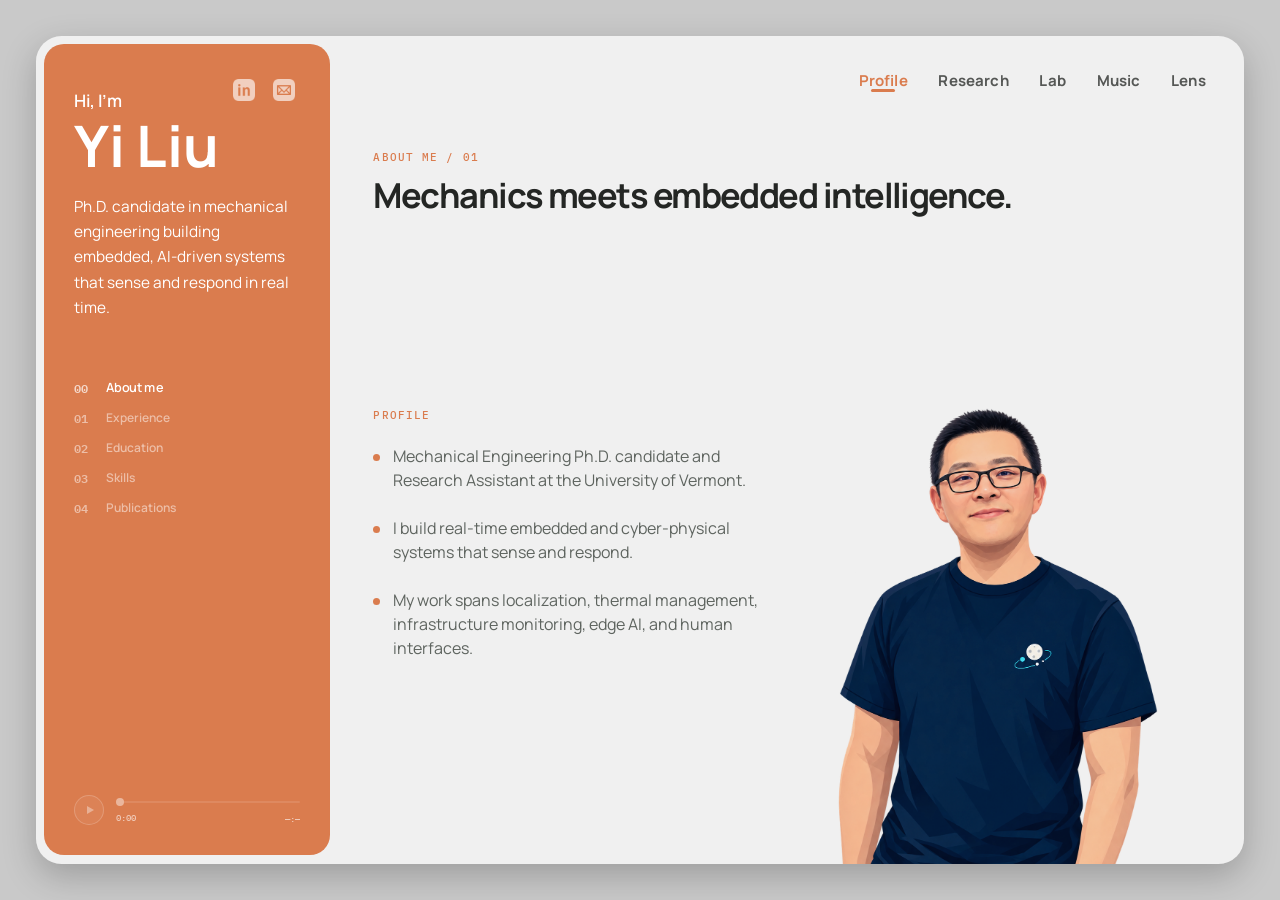
==== commit efa6cb22: "Publish personal homepage" ====
--- a/index.html
+++ b/index.html
@@ -1,75 +1,1119 @@
 <!doctype html>
-<html lang="zh-CN">
+<html lang="en">
 <head>
   <meta charset="UTF-8">
   <meta name="viewport" content="width=device-width, initial-scale=1.0">
-  <meta name="description" content="Yi Liu 的创意主页——实验、模型、音乐和生活片段。">
-  <meta name="theme-color" content="#fff8e8">
-  <title>Yi Liu — Welcome to my little world</title>
+  <meta name="description" content="Yi Liu — mechanical engineering Ph.D. candidate building embedded and AI-driven cyber-physical systems.">
+  <meta name="color-scheme" content="light dark">
+  <meta name="theme-color" content="#c9c9c9" media="(prefers-color-scheme: light)">
+  <meta name="theme-color" content="#141817" media="(prefers-color-scheme: dark)">
+  <title>Yi Liu — Mechanical Engineering & Embedded AI</title>
   <link rel="preconnect" href="https://fonts.googleapis.com">
   <link rel="preconnect" href="https://fonts.gstatic.com" crossorigin>
-  <link href="https://fonts.googleapis.com/css2?family=DM+Mono:wght@400;500&family=Nunito:wght@600;700;800;900&family=Noto+Sans+SC:wght@500;700;900&display=swap" rel="stylesheet">
-  <link rel="stylesheet" href="style.css">
-  <script src="Script.js" defer></script>
+  <link rel="preload" href="assets/Crack/concrete-plaster-mask.png" as="image">
+  <link rel="preload" href="assets/Crack/crack-reference-mask.png" as="image">
+  <link href="https://fonts.googleapis.com/css2?family=IBM+Plex+Mono:wght@400;500&family=Manrope:wght@400;500;600;700;800&family=Secular+One&display=swap" rel="stylesheet">
+  <link rel="stylesheet" href="index.css?v=20260829-475">
+  <script src="assets/vendor/three.min.js"></script>
+  <script src="assets/Music/music-library.js?v=20260828-011"></script>
+  <script src="assets/Music/music-envelopes.js?v=20260828-003"></script>
+  <script src="index.js?v=20260829-266" defer></script>
 </head>
-<body class="home-page">
-  <a class="skip-link" href="#main">跳到主要内容</a>
-  <header class="topbar wrap">
-    <a class="brand" href="index.html"><span>YI</span> LIU</a>
-    <p class="tiny-note">A PLAYGROUND FOR IDEAS <span aria-hidden="true">✦</span></p>
-    <a class="say-hi" href="mailto:hello@example.com">SAY HI! <span>↗</span></a>
-  </header>
-
-  <main id="main">
-    <section class="home-hero wrap">
-      <div class="hero-copy">
-        <p class="kicker"><span></span> HELLO, NICE TO MEET YOU</p>
-        <h1>I make small things<br>with <em>big curiosity.</em></h1>
-        <p class="intro">你好，我是 Yi。这里不是一份严肃的简历，而是我放实验、模型、音乐和生活碎片的小小宇宙。</p>
+<body data-section="profile">
+  <a class="skip-link" href="#main">Skip to content</a>
+
+  <main class="portfolio" id="main">
+    <aside class="identity-panel">
+      <div class="contact" aria-label="Contact links">
+        <a href="https://www.linkedin.com/in/yi-liu-uvm/" target="_blank" rel="noopener noreferrer" aria-label="Yi Liu on LinkedIn">
+          <img src="assets/Logo/Linkedin.png" alt="" draggable="false">
+        </a>
+        <a href="mailto:yliu1@uvm.edu" aria-label="Email Yi Liu">
+          <img src="assets/Logo/Mail.png" alt="" draggable="false">
+        </a>
       </div>
-      <div class="hero-doodle" aria-hidden="true">
-        <div class="sun">HELLO!</div>
-        <div class="face"><i></i><i></i><b></b></div>
-        <div class="spark">✦</div>
-        <div class="scribble">make<br>something<br>fun!</div>
+      <div class="identity-content">
+        <h1><span class="greeting">Hi, I’m</span><span class="name">Yi Liu</span></h1>
+        <p class="role">Ph.D. candidate in mechanical engineering building embedded, AI-driven systems that sense and respond in real time.</p>
+
+        <div class="page-nav-stack">
+          <nav class="page-nav active" data-page-nav="profile" aria-label="On the Profile page">
+            <a class="active" href="#profile-overview"><span class="nav-index">00</span><span class="nav-label">About me</span></a>
+            <a href="#profile-experience"><span class="nav-index">01</span><span class="nav-label">Experience</span></a>
+            <a href="#profile-background"><span class="nav-index">02</span><span class="nav-label">Education</span></a>
+            <a href="#profile-skills"><span class="nav-index">03</span><span class="nav-label">Skills</span></a>
+            <a href="#profile-publications"><span class="nav-index">04</span><span class="nav-label">Publications</span></a>
+          </nav>
+          <nav class="page-nav" data-page-nav="research" aria-label="On the Research page" hidden>
+            <a class="active" href="#research-overview"><span class="nav-index">00</span><span class="nav-label">Overview</span></a>
+            <a href="#research-thermal"><span class="nav-index">01</span><span class="nav-label">Thermal intelligence</span></a>
+            <a href="#research-robotics"><span class="nav-index">02</span><span class="nav-label">Robotic infrastructure monitoring</span></a>
+            <a href="#research-acoustic"><span class="nav-index">03</span><span class="nav-label">Acoustic imaging</span></a>
+          </nav>
+          <nav class="page-nav" data-page-nav="lab" aria-label="On the Lab page" hidden>
+            <a class="active" href="#lab-workbench"><span class="nav-index">00</span><span class="nav-label">Workbench</span></a>
+            <a href="#lab-locallink"><span class="nav-index">01</span><span class="nav-label">LocalLink</span></a>
+            <a href="#lab-model-making"><span class="nav-index">02</span><span class="nav-label">Model Making</span></a>
+          </nav>
+          <nav class="page-nav" data-page-nav="music" aria-label="On the Music page" hidden>
+            <a class="active" href="#music-overview" aria-label="Composer, Pianist, and Singer"><span class="nav-index" aria-hidden="true">&#9833;</span><span class="nav-label">Composer, Pianist, and Singer</span></a>
+            <a href="#music-reworks" aria-label="Drumbeat and Melody"><span class="nav-index" aria-hidden="true">&#9835;</span><span class="nav-label">Drumbeat and Melody</span></a>
+          </nav>
+          <nav class="page-nav" data-page-nav="photography" aria-label="On the Photography page" hidden>
+            <a class="active" href="#photography-2021"><span class="nav-index">01</span><span class="nav-label">2021</span></a>
+            <a href="#photography-2022"><span class="nav-index">02</span><span class="nav-label">2022</span></a>
+            <a href="#photography-2023"><span class="nav-index">03</span><span class="nav-label">2023</span></a>
+            <a href="#photography-2024"><span class="nav-index">04</span><span class="nav-label">2024</span></a>
+            <a href="#photography-2025"><span class="nav-index">05</span><span class="nav-label">2025</span></a>
+            <a href="#photography-2026"><span class="nav-index">06</span><span class="nav-label">2026</span></a>
+          </nav>
+        </div>
+        <section class="music-transport is-empty" data-music-transport aria-label="Music player">
+          <button class="music-transport-heading" data-music-open type="button" aria-label="Open the current track in Drumbeat and Melody" disabled><strong></strong><span aria-hidden="true">↗</span></button>
+          <div class="music-transport-controls">
+            <button class="music-play-button" data-music-play type="button" aria-label="Select a track to play" disabled><span aria-hidden="true"></span></button>
+            <div class="music-progress-wrap">
+              <div class="music-progress-control">
+                <div class="music-progress-visual" data-music-progress-visual aria-hidden="true">
+                  <span class="music-progress-fill" data-music-progress-fill></span>
+                  <span class="music-progress-thumb" data-music-progress-thumb></span>
+                </div>
+                <input data-music-progress type="range" min="0" max="1000" value="0" step="1" aria-label="Song position">
+              </div>
+              <div class="music-time-row">
+                <span data-music-current>0:00</span>
+                <span class="music-duration-state" data-music-duration-state>
+                  <span class="music-duration-value" data-music-duration>—:—</span>
+                  <span class="music-duration-spinner" aria-hidden="true"></span>
+                </span>
+              </div>
+            </div>
+          </div>
+        </section>
       </div>
-    </section>
-
-    <section class="worlds wrap" aria-labelledby="worlds-title">
-      <div class="worlds-heading">
-        <p class="section-tag">CHOOSE A DOOR ↓</p>
-        <h2 id="worlds-title">Explore my worlds</h2>
-        <p>每个板块都是一间独立的小房间。随便逛逛，不用按顺序。</p>
-      </div>
-
-      <div class="door-grid">
-        <a class="door door-lab" href="lab.html">
-          <span class="door-no">01</span>
-          <div class="lab-icon" aria-hidden="true"><i></i><i></i><b>?</b></div>
-          <div><p>TRY · BREAK · LEARN</p><h3>Lab</h3><span>奇怪但有趣的实验 ↗</span></div>
-        </a>
-        <a class="door door-model" href="model-maker.html">
-          <span class="door-no">02</span>
-          <div class="cube" aria-hidden="true"><i></i><b></b></div>
-          <div><p>BUILD · SHAPE · PLAY</p><h3>Model Maker</h3><span>把想法变成立体 ↗</span></div>
-        </a>
-        <a class="door door-music" href="music.html">
-          <span class="door-no">03</span>
-          <div class="record" aria-hidden="true"><i></i></div>
-          <div><p>LISTEN · FEEL · REPEAT</p><h3>Music</h3><span>此刻正在播放 ↗</span></div>
-        </a>
-        <a class="door door-about" href="about.html">
-          <span class="door-no">04</span>
-          <div class="mini-portrait" aria-hidden="true"><i></i><b>☺</b></div>
-          <div><p>PERSON · STORY · NOW</p><h3>About Me</h3><span>关于屏幕后面的我 ↗</span></div>
-        </a>
+    </aside>
+
+    <section class="content-panel" aria-live="polite">
+      <div class="content-inner">
+        <header class="content-header">
+          <div class="primary-nav-frame">
+            <nav aria-label="Site navigation">
+              <a class="active" href="#profile" data-view-target="profile" aria-current="page">Profile</a>
+              <a href="#research" data-view-target="research">Research</a>
+              <a href="#lab" data-view-target="lab">Lab</a>
+              <a href="#music" data-view-target="music">Music</a>
+              <a href="#photography" data-view-target="photography">Lens</a>
+            </nav>
+          </div>
+        </header>
+
+        <div class="view-stack">
+        <section class="content-view active" id="profile" data-view="profile" aria-label="Profile">
+          <section class="research-showcase page-section active" id="profile-overview" aria-labelledby="profile-overview-title">
+            <div class="research-showcase-layout">
+              <header class="research-showcase-heading">
+                <p class="small-label">ABOUT ME / 01</p>
+                <h2 id="profile-overview-title">Mechanics meets embedded intelligence.</h2>
+              </header>
+              <div class="research-showcase-content">
+                <div class="research-showcase-copy">
+                  <p class="page-kicker">PROFILE</p>
+                  <ul class="thermal-points">
+                    <li>Mechanical Engineering Ph.D. candidate and Research Assistant at the University of Vermont.</li>
+                    <li>I build real-time embedded and cyber-physical systems that sense and respond.</li>
+                    <li>My work spans localization, thermal management, infrastructure monitoring, edge AI, and human interfaces.</li>
+                  </ul>
+                </div>
+                <figure class="research-visual profile-portrait-visual">
+                  <img src="assets/yi-liu-portrait.png?v=20260818-14" alt="Cartoon portrait of Yi Liu" draggable="false">
+                </figure>
+              </div>
+            </div>
+          </section>
+
+          <section class="research-showcase page-section" id="profile-experience" aria-labelledby="profile-experience-title" aria-hidden="true" inert>
+            <div class="research-showcase-layout">
+              <header class="research-showcase-heading">
+                <p class="small-label">EXPERIENCE / 02</p>
+                <h2 id="profile-experience-title">Building across research, teaching, and industry.</h2>
+              </header>
+              <div class="research-showcase-content is-full">
+                <div class="experience-signal" aria-label="Professional experience timeline">
+                  <span class="profile-timeline-line experience-timeline-line" aria-hidden="true"></span>
+                  <article class="experience-stop">
+                    <div class="experience-marker"><span>2017</span><i aria-hidden="true"></i></div>
+                    <div class="experience-card"><small>FIELD</small><h3>Workshop Intern</h3><p>Hyundai Motor Company</p><ul><li>Inspection</li><li>Maintenance</li></ul></div>
+                  </article>
+                  <article class="experience-stop">
+                    <div class="experience-marker"><span>2017—18</span><i aria-hidden="true"></i></div>
+                    <div class="experience-card"><small>INDUSTRY</small><h3>Engineering Intern</h3><p>CIMC Raffles Offshore</p><ul><li>SolidWorks</li><li>Sealing systems</li></ul></div>
+                  </article>
+                  <article class="experience-stop">
+                    <div class="experience-marker"><span>2021—23</span><i aria-hidden="true"></i></div>
+                    <div class="experience-card"><small>TEACH</small><h3>Teaching Assistant</h3><p>University of Vermont</p><ul><li>Engineering design</li><li>System dynamics</li></ul></div>
+                  </article>
+                  <article class="experience-stop current">
+                    <div class="experience-marker"><span>2023—</span><i aria-hidden="true"></i></div>
+                    <div class="experience-card"><small>LIVE · RESEARCH</small><h3>Research Assistant</h3><p>University of Vermont</p><ul><li>Embedded AI</li><li>Cyber-physical systems</li></ul></div>
+                  </article>
+                </div>
+              </div>
+            </div>
+          </section>
+
+          <section class="research-showcase page-section" id="profile-background" aria-labelledby="profile-background-title" aria-hidden="true" inert>
+            <div class="research-showcase-layout">
+              <header class="research-showcase-heading">
+                <p class="small-label">EDUCATION / 03</p>
+                <h2 id="profile-background-title">A foundation in mechanical engineering.</h2>
+              </header>
+              <div class="research-showcase-content is-full">
+                <div class="education-timeline" aria-label="Education timeline progressing upward from bachelor's to Ph.D.">
+                  <span class="profile-timeline-line education-timeline-line" aria-hidden="true"></span>
+                  <article class="education-stop current">
+                    <div class="education-marker"><span>2021—</span><i aria-hidden="true"></i></div>
+                    <div class="education-card">
+                      <small>ACTIVE</small><h3>Ph.D. Candidate</h3><p>Mechanical Engineering · University of Vermont</p>
+                      <ul><li>Embedded intelligence</li><li>Cyber-physical systems</li></ul>
+                    </div>
+                  </article>
+                  <article class="education-stop">
+                    <div class="education-marker"><span>2018—21</span><i aria-hidden="true"></i></div>
+                    <div class="education-card">
+                      <small>RESEARCH</small><h3>Master of Science</h3><p>Mechanical Engineering · University of Vermont</p>
+                      <ul><li>Modeling</li><li>Experimental research</li></ul>
+                    </div>
+                  </article>
+                  <article class="education-stop">
+                    <div class="education-marker"><span>2013—17</span><i aria-hidden="true"></i></div>
+                    <div class="education-card">
+                      <small>FOUNDATION</small><h3>Bachelor of Science</h3><p>Mechanical Engineering · Hanyang University</p>
+                      <ul><li>Mechanics</li><li>Engineering design</li></ul>
+                    </div>
+                  </article>
+                </div>
+              </div>
+            </div>
+          </section>
+
+          <section class="research-showcase page-section" id="profile-skills" aria-labelledby="profile-skills-title" aria-hidden="true" inert>
+            <div class="research-showcase-layout">
+              <header class="research-showcase-heading">
+                <p class="small-label">TECHNICAL SKILLS / 04</p>
+                <h2 id="profile-skills-title">Tools for sensing, building, and reasoning.</h2>
+              </header>
+              <div class="research-showcase-content is-full">
+                <div class="skills-network" data-skills-network>
+                  <div class="skill-tree" aria-label="Interactive skill tree rooted at embedded intelligence">
+                    <svg viewBox="0 0 1000 420" preserveAspectRatio="none" aria-hidden="true">
+                      <g class="skill-depth-routes skill-depth-routes-one" data-skill-depth-routes="1">
+                        <path d="M135 210C171 210 188 118 224 118"/>
+                        <path d="M135 210C171 210 188 302 224 302"/>
+                      </g>
+                      <g class="skill-depth-routes skill-depth-routes-two" data-skill-depth-routes="2">
+                        <path d="M336 118C386 118 411 34 461 34"/>
+                        <path d="M336 118C386 118 411 101 461 101"/>
+                        <path d="M336 118C386 118 411 168 461 168"/>
+                        <path d="M336 302C386 302 411 252 461 252"/>
+                        <path d="M336 302C386 302 411 319 461 319"/>
+                        <path d="M336 302C386 302 411 386 461 386"/>
+                      </g>
+                      <g class="skill-leaf-routes" data-skill-leaf-routes></g>
+                    </svg>
+                    <div class="skill-core"><span>EMBEDDED</span><strong>INTELLIGENCE</strong></div>
+                    <div class="skill-branch skill-branch-compute"><span>SOFTWARE</span><strong>Software Layer</strong></div>
+                    <div class="skill-branch skill-branch-physical"><span>PHYSICAL</span><strong>Physical Interface</strong></div>
+                    <button class="skill-node skill-node-code active" type="button" data-skill-title="Programming" data-skill-summary="Software for devices, analysis, and interactive systems." data-skill-tools="Python · C · C++ · C# · Java · JavaScript" data-skill-levels="3 · 3 · 3 · 4 · 4 · 3" aria-pressed="true"><span>CODE</span><strong>Programming</strong></button>
+                    <button class="skill-node skill-node-ai" type="button" data-skill-title="AI and algorithms" data-skill-summary="Models and estimators that convert measurements into decisions." data-skill-tools="Neural Networks · MoE · Kalman Filter · Madgwick AHRS" data-skill-levels="3 · 3 · 4 · 4" aria-pressed="false"><span>AI</span><strong>Algorithms</strong></button>
+                    <button class="skill-node skill-node-embed" type="button" data-skill-title="Embedded systems" data-skill-summary="Reliable computation and communication close to the physical system." data-skill-tools="ESP32 · Pi" data-skill-levels="4 · 3" aria-pressed="false"><span>EMBED</span><strong>Systems</strong></button>
+                    <button class="skill-node skill-node-sense" type="button" data-skill-title="Sensors and hardware" data-skill-summary="Turning motion, position, pressure, and temperature into observable state." data-skill-tools="UWB · IMU · DPS310" data-skill-levels="3 · 4 · 2" aria-pressed="false"><span>SENSE</span><strong>Hardware</strong></button>
+                    <button class="skill-node skill-node-xr" type="button" data-skill-title="AR/VR and visualization" data-skill-summary="Human interfaces for understanding and interacting with physical systems." data-skill-tools="Unity · MRTK · HoloLens 2" data-skill-levels="4 · 4 · 4" aria-pressed="false"><span>XR</span><strong>Interfaces</strong></button>
+                    <button class="skill-node skill-node-tools" type="button" data-skill-title="Engineering tools" data-skill-summary="Design and analysis tools for building the physical layer." data-skill-tools="MATLAB · SolidWorks" data-skill-levels="4 · 4" aria-pressed="false"><span>TOOLS</span><strong>Engineering</strong></button>
+                    <section class="skill-tools-branch" data-skill-tools-branch aria-live="polite">
+                      <div class="skill-tool-list"></div>
+                    </section>
+                  </div>
+                </div>
+              </div>
+            </div>
+          </section>
+
+          <section class="research-showcase page-section" id="profile-publications" aria-labelledby="profile-publications-title" aria-hidden="true" inert>
+            <div class="research-showcase-layout publications-layout">
+              <header class="research-showcase-heading">
+                <p class="small-label">PUBLICATIONS / 05</p>
+                <h2 id="profile-publications-title">Research made public.</h2>
+              </header>
+              <div class="publications-pager" data-publications-pager tabindex="0" aria-label="Publications pages" aria-live="polite">
+                <section class="publications-page is-active" data-publications-page aria-label="Publications page 1 of 2">
+                  <article class="publication-card">
+                    <div class="publication-meta"><span>2025</span><span>01</span></div>
+                    <h3>HeSARIC: A heterogeneous cyber–physical robotic swarm framework for structural health monitoring with augmented reality representation</h3>
+                    <p>A Fath, C Sauter, Y Liu, B Gamble, D Burns, E Trombley, SKR Sathi, T Xia, et al.</p>
+                    <small>Micromachines 16 (4), 460</small>
+                  </article>
+                  <article class="publication-card">
+                    <div class="publication-meta"><span>2025</span><span>02</span></div>
+                    <h3>An Approach to Thermal Management and Performance Throttling for Federated Computation on a Low-Cost 3D ESP32-S3 Package Stack</h3>
+                    <p>Y Liu, PS Shah, T Xia, D Huston</p>
+                    <small>Computers 14 (4), 147</small>
+                  </article>
+                  <article class="publication-card">
+                    <div class="publication-meta"><span>2025</span><span>03</span></div>
+                    <h3>Self-Referencing Digital Twin for Thermal and Task Management in Package Stacked ESP32-S3 Microcontrollers with Mixture-of-Experts and Neural Networks</h3>
+                    <p>Y Liu, PS Shah, T Xia, D Huston</p>
+                    <small>Computers 15 (1), 4</small>
+                  </article>
+                  <article class="publication-card">
+                    <div class="publication-meta"><span>2025</span><span>04</span></div>
+                    <h3>Monitoring Structures with Teams of Mobile Robots</h3>
+                    <p>A Fath, Y Liu, B Gamble, T Xia, D Huston</p>
+                    <small>Structural Health Monitoring 2025</small>
+                  </article>
+                  <article class="publication-card">
+                    <div class="publication-meta"><span>2024</span><span>05</span></div>
+                    <h3>Indoor infrastructure maintenance framework using networked sensors, robots, and augmented reality human interface</h3>
+                    <p>A Fath, N Hanna, Y Liu, S Tanch, T Xia, D Huston</p>
+                    <small>Future Internet 16 (5), 170</small>
+                  </article>
+                </section>
+                <section class="publications-page" data-publications-page aria-label="Publications page 2 of 2" aria-hidden="true" inert>
+                  <article class="publication-card">
+                    <div class="publication-meta"><span>2024</span><span>06</span></div>
+                    <h3>Marsbot: A bristle-bot microrobot with augmented reality steering control for wireless structural health monitoring</h3>
+                    <p>A Fath, Y Liu, T Xia, D Huston</p>
+                    <small>Micromachines 15 (2), 202</small>
+                  </article>
+                  <article class="publication-card">
+                    <div class="publication-meta"><span>2023</span><span>07</span></div>
+                    <h3>Structural Health Monitoring with Robot and Augmented Reality Teams</h3>
+                    <p>A Fath, Y Liu, S Tanch, N Hanna, T Xia, D Huston</p>
+                    <small>Destec Publications, Inc.</small>
+                  </article>
+                  <article class="publication-card">
+                    <div class="publication-meta"><span>2023</span><span>08</span></div>
+                    <h3>Monitoring Infrastructure using Augmented Reality in a Network of Microrobots with Visual Data Analysis</h3>
+                    <p>A Fath, N Hanna, Y Liu, S Tanch, T Xia, D Huston</p>
+                    <small>ASCE Engineering Mechanics Institute 2023 Conference, 495</small>
+                  </article>
+                  <article class="publication-card">
+                    <div class="publication-meta"><span>2021</span><span>09</span></div>
+                    <h3>3D acoustic pipe locator imaging based on finite element analysis</h3>
+                    <p>Y Liu</p>
+                  </article>
+                </section>
+              </div>
+              <nav class="research-page-ruler publications-page-ruler" aria-label="Publications page navigation">
+                <button class="active" data-publications-page-target="0" type="button" aria-label="Go to publications page 1" aria-current="page"></button>
+                <button data-publications-page-target="1" type="button" aria-label="Go to publications page 2"></button>
+              </nav>
+            </div>
+          </section>
+        </section>
+
+        <section class="content-view" id="research" data-view="research" aria-label="Research" aria-hidden="true" inert>
+          <section class="research-showcase page-section active" id="research-overview" aria-labelledby="research-overview-title">
+            <div class="research-showcase-layout">
+              <header class="research-showcase-heading">
+                <p class="small-label">RESEARCH / 00</p>
+                <h2 id="research-overview-title">Intelligence for the physical world.</h2>
+              </header>
+              <div class="research-showcase-content research-overview-content">
+                <ul class="thermal-points research-project-intro" aria-label="Selected research projects">
+                  <li><strong>Thermal-aware computing</strong><p>A six-node computing stack that predicts heat and adapts workloads before performance degrades.</p></li>
+                  <li><strong>Robotic infrastructure inspection</strong><p>A cooperative MARSBot system for localization, crack detection, and augmented-reality field control.</p></li>
+                  <li><strong>Acoustic pipe imaging</strong><p>A mobile probing platform that maps underground pipe geometry from position-tagged sound measurements.</p></li>
+                </ul>
+                <figure class="research-mindmap" data-research-mindmap aria-label="Mind map connecting embedded intelligence projects to the skills used in each project.">
+                  <svg class="research-map-routes" viewBox="0 0 1000 420" preserveAspectRatio="none" aria-hidden="true">
+                    <g data-research-map-routes="projects"></g>
+                    <g data-research-map-routes="skills"></g>
+                  </svg>
+                  <div class="research-map-core"><span>RESEARCH</span><strong>Embedded<br>Intelligence</strong></div>
+                  <div class="research-map-branches">
+                    <article>
+                      <div class="research-map-project"><span>THERMAL</span><strong>Computing Stack</strong></div>
+                      <div class="research-map-skills"><span>Raspberry Pi</span><span>Python</span><span>MoE</span><span>Neural Networks</span></div>
+                    </article>
+                    <article>
+                      <div class="research-map-project"><span>ROBOTICS</span><strong>MARSBot</strong></div>
+                      <div class="research-map-skills"><span>ESP32</span><span>UWB</span><span>IMU</span><span>Kalman Filter</span><span>Unity / MRTK</span></div>
+                    </article>
+                    <article>
+                      <div class="research-map-project"><span>ACOUSTIC</span><strong>Pipe Imaging</strong></div>
+                      <div class="research-map-skills"><span>MATLAB</span><span>Finite Element Analysis</span></div>
+                    </article>
+                  </div>
+                </figure>
+              </div>
+            </div>
+          </section>
+
+          <section class="thermal-demo page-section" id="research-thermal" data-thermal-demo aria-labelledby="thermal-title" aria-hidden="true" inert>
+            <div class="thermal-layout">
+              <header class="thermal-heading">
+                <p class="small-label">THERMAL INTELLIGENCE / 01</p>
+                <h2 id="thermal-title">A system that knows when it is getting hot.</h2>
+              </header>
+
+              <div class="thermal-pager" data-thermal-pager aria-label="Thermal intelligence pages">
+                <article class="thermal-page thermal-page-stack is-active" data-thermal-page aria-label="Page 1: Stack architecture">
+                  <div class="thermal-page-copy">
+                    <p class="page-kicker">PACKAGE STACK</p>
+                    <ul class="thermal-points">
+                      <li>6 vertically stacked Raspberry Pi Zero 2 W nodes emulate a dense package stack.</li>
+                      <li>Limited exposed surface area restricts heat dissipation to ambient air, creating position-dependent temperatures.</li>
+                      <li>Live SoC temperature, CPU frequency, and power expose each node’s thermal-energy state.</li>
+                    </ul>
+                  </div>
+                  <div class="stack-scene" role="group" aria-label="A wireframe Raspberry Pi stack with central system-on-chip heat sources.">
+                    <canvas class="device-canvas" data-device-canvas aria-label="Interactive 3D model of a translucent rectangular device board. Drag to rotate."></canvas>
+                    <div class="stack-drag-hint" aria-hidden="true">
+                      <svg viewBox="0 0 60 24">
+                        <path class="stack-drag-arrows" d="M15 12H2m0 0 4.5-4.5M2 12l4.5 4.5M45 12h13m0 0-4.5-4.5M58 12l-4.5 4.5" />
+                        <path class="stack-drag-cursor" d="M25 3.5v17l4-3.7 3.2 6.4 3.4-1.7-3.1-6H39z" />
+                      </svg>
+                    </div>
+                  </div>
+                </article>
+
+                <article class="thermal-page thermal-page-moe" data-thermal-page aria-label="Page 3: Mixture of Experts">
+                  <div class="thermal-page-copy moe-copy">
+                    <p class="page-kicker">MIXTURE OF EXPERTS</p>
+                    <ul class="thermal-points">
+                      <li>Each Pi reports its thermal, compute, power, and workload state.</li>
+                      <li>Specialized experts propose actions while the gating network determines their relative contributions.</li>
+                      <li>The contributions are combined into a tile assignment and returned to the Pi.</li>
+                    </ul>
+                  </div>
+
+                  <div class="moe-stage">
+                    <div class="moe-pi-stage" data-moe-routing-stage>
+                      <svg class="moe-routing-lines" data-moe-routing-lines aria-hidden="true">
+                        <g data-moe-experts-routes></g>
+                        <g data-moe-gating-routes></g>
+                        <g data-moe-expert-result-routes></g>
+                        <g data-moe-gating-result-routes></g>
+                        <g data-moe-contribution-merge-routes></g>
+                        <g data-moe-merged-result-route></g>
+                        <g data-moe-result-pi-route></g>
+                      </svg>
+                      <section class="moe-pi-stack is-moe-muted" data-moe-routing-source aria-label="Pi state inputs: SoC temperature, processor frequency, power, and completed tasks.">
+                        <header data-moe-pi-target><span>Pi</span></header>
+                        <div class="moe-pi-stack-list">
+                          <div class="moe-pi-device"><svg viewBox="0 0 16 16" aria-hidden="true"><path d="M6 3a2 2 0 0 1 4 0v5.2a3.5 3.5 0 1 1-4 0z"/><path d="M8 5v5"/></svg><strong>SoC Temperature</strong></div>
+                          <div class="moe-pi-device"><svg viewBox="0 0 16 16" aria-hidden="true"><rect x="4" y="4" width="8" height="8" rx="1"/><path d="M6 1v3M10 1v3M6 12v3M10 12v3M1 6h3M1 10h3M12 6h3M12 10h3"/></svg><strong>CPU Frequency</strong></div>
+                          <div class="moe-pi-device moe-pi-device-more" aria-label="Additional device states">···</div>
+                          <div class="moe-pi-device"><svg viewBox="0 0 16 16" aria-hidden="true"><path d="M9 1 3.5 9H8l-1 6 5.5-8H8z"/></svg><strong>Power</strong></div>
+                          <div class="moe-pi-device"><svg viewBox="0 0 16 16" aria-hidden="true"><circle cx="8" cy="8" r="6"/><path d="m5 8 2 2 4-4"/></svg><strong>Completed Tasks</strong></div>
+                        </div>
+                      </section>
+                      <div class="moe-model-column">
+                        <section class="moe-pi-stack is-moe-muted" data-moe-experts-source aria-label="Experts for thermal state, processor frequency, power, and workload.">
+                          <header data-moe-experts-target><span>Experts</span></header>
+                          <div class="moe-pi-stack-list">
+                            <div class="moe-pi-device"><svg viewBox="0 0 16 16" aria-hidden="true"><path d="M6 3a2 2 0 0 1 4 0v5.2a3.5 3.5 0 1 1-4 0z"/><path d="M8 5v5"/></svg><strong>Thermal Expert</strong></div>
+                            <div class="moe-pi-device"><svg viewBox="0 0 16 16" aria-hidden="true"><rect x="4" y="4" width="8" height="8" rx="1"/><path d="M6 1v3M10 1v3M6 12v3M10 12v3M1 6h3M1 10h3M12 6h3M12 10h3"/></svg><strong>Frequency Expert</strong></div>
+                            <div class="moe-pi-device moe-pi-device-more" aria-label="Additional experts">···</div>
+                            <div class="moe-pi-device"><svg viewBox="0 0 16 16" aria-hidden="true"><path d="M9 1 3.5 9H8l-1 6 5.5-8H8z"/></svg><strong>Power Expert</strong></div>
+                            <div class="moe-pi-device"><svg viewBox="0 0 16 16" aria-hidden="true"><path d="M2 12.5h12M3.5 10l3-3 2.2 2.2L13 4.5"/><path d="M10.5 4.5H13V7"/></svg><strong>Workload Expert</strong></div>
+                          </div>
+                        </section>
+                        <section class="moe-pi-stack moe-gating-stack is-moe-muted" aria-label="Gating network">
+                          <header data-moe-gating-target><span>Gating Network</span></header>
+                          <div class="moe-pi-device moe-gating-network" data-moe-gating-source aria-label="Expert weighting layer">
+                            <svg viewBox="0 0 16 16" aria-hidden="true"><path d="M2 4h12M2 8h12M2 12h12"/><circle cx="6" cy="4" r="1.5"/><circle cx="10.5" cy="8" r="1.5"/><circle cx="7.5" cy="12" r="1.5"/></svg>
+                            <strong>Expert Weighting</strong>
+                          </div>
+                        </section>
+                      </div>
+                      <div class="moe-result-column">
+                        <section class="moe-pi-stack is-moe-muted" data-moe-results-target aria-label="Weighted contribution of each expert to the final decision.">
+                          <header>Expert Contributions</header>
+                          <div class="moe-pi-stack-list">
+                            <div class="moe-pi-device moe-weighted-layer" aria-label="Expert contribution 78 percent"><span class="moe-weight-bar"><i style="--weight:78%"></i></span></div>
+                            <div class="moe-pi-device moe-weighted-layer" aria-label="Expert contribution 56 percent"><span class="moe-weight-bar"><i style="--weight:56%"></i></span></div>
+                            <div class="moe-pi-device moe-pi-device-more" aria-label="Additional expert contributions">···</div>
+                            <div class="moe-pi-device moe-weighted-layer" aria-label="Expert contribution 68 percent"><span class="moe-weight-bar"><i style="--weight:68%"></i></span></div>
+                            <div class="moe-pi-device moe-weighted-layer" aria-label="Expert contribution 44 percent"><span class="moe-weight-bar"><i style="--weight:44%"></i></span></div>
+                          </div>
+                        </section>
+                      </div>
+                      <section class="moe-pi-stack moe-workload-stack is-moe-muted" aria-label="Scheduling results.">
+                        <header data-moe-final-target><span>Results</span></header>
+                        <div class="moe-pi-stack-list">
+                          <div class="moe-pi-device" data-moe-final-source><svg viewBox="0 0 16 16" aria-hidden="true"><rect x="2" y="2" width="5" height="5" rx=".5"/><rect x="9" y="2" width="5" height="5" rx=".5"/><rect x="2" y="9" width="5" height="5" rx=".5"/><rect x="9" y="9" width="5" height="5" rx=".5"/></svg><strong>Assigned Tiles</strong></div>
+                        </div>
+                      </section>
+                    </div>
+                  </div>
+                </article>
+
+                <article class="thermal-page thermal-page-scheduler" data-thermal-page aria-label="Page 2: Scheduling model">
+                  <div class="thermal-page-copy">
+                    <p class="page-kicker">THERMAL SCHEDULING</p>
+                    <ul class="thermal-points">
+                      <li>Parallel tasks are split into tiles and dispatched asynchronously across available nodes.</li>
+                      <li>Thermal headroom and processor capacity jointly drive frequency and workload allocation.</li>
+                      <li>At 60°C, MoE control delivered 32% more tasks with 27.8% less energy per task than fixed 1 GHz operation.</li>
+                    </ul>
+                  </div>
+
+                  <div class="thermal-stage">
+                <div class="thermal-diagram-key">
+                  <span><strong>Raspberry Pi Stack</strong></span>
+                  <span><strong>PARALLEL COMPUTING TASKS</strong></span>
+                </div>
+                <div class="thermal-canvas-frame">
+                  <canvas class="thermal-canvas" data-thermal-canvas role="img" aria-label="Interactive model. Left: six Raspberry Pi devices. Right: one job split into 81 tiles. A tile label from P1 through P6 shows which device receives it."></canvas>
+                </div>
+                <div class="thermal-controls" aria-label="Thermal model controls">
+                  <span class="thermal-control-label">RUN MODE</span>
+                  <button class="thermal-mode" data-scheduler-mode="pipeline" type="button" aria-label="Run baseline scheduler" aria-pressed="true" title="Run baseline scheduler">
+                    <span class="thermal-mode-dot" aria-hidden="true"></span>
+                    <span class="thermal-mode-label">Baseline</span>
+                    <strong class="thermal-mode-time" data-comparison-pipeline aria-live="polite">RUN</strong>
+                  </button>
+                  <div class="thermal-ai-control">
+                    <button class="thermal-mode" data-scheduler-mode="ai" type="button" aria-label="Run AI scheduler" aria-pressed="false" title="Run AI scheduler">
+                      <span class="thermal-mode-dot" aria-hidden="true"></span>
+                      <span class="thermal-mode-label">AI scheduler</span>
+                      <strong class="thermal-mode-time" data-comparison-ai aria-live="polite">RUN</strong>
+                    </button>
+                    <label class="thermal-limit-control">
+                      <input data-ai-temp-limit type="range" min="60" max="70" step="1" value="65" aria-label="AI temperature limit from 60 to 70 degrees Celsius">
+                      <output data-ai-temp-output>65°C</output>
+                    </label>
+                  </div>
+                </div>
+                  </div>
+                </article>
+              </div>
+              <nav class="thermal-page-ruler" aria-label="Thermal intelligence page navigation">
+                <button class="active" data-thermal-page-target="0" type="button" aria-label="Go to stack architecture page" aria-current="page"></button>
+                <button data-thermal-page-target="1" type="button" aria-label="Go to scheduling model page"></button>
+                <button data-thermal-page-target="2" type="button" aria-label="Go to mixture of experts page"></button>
+              </nav>
+            </div>
+          </section>
+
+          <section class="research-showcase page-section" id="research-robotics" aria-labelledby="research-robotics-title" aria-hidden="true" inert>
+            <div class="research-showcase-layout">
+              <header class="research-showcase-heading">
+                <p class="small-label">ROBOTIC INFRASTRUCTURE MONITORING / 02</p>
+                <h2 id="research-robotics-title">From mobile robots to a shared view of structural condition.</h2>
+              </header>
+              <div class="research-subpager" data-research-subpager aria-label="Robotic infrastructure monitoring pages">
+                <article class="research-subpage has-visual is-active" data-research-subpage aria-label="Page 1: Robot">
+                  <div class="research-subpage-copy">
+                    <p class="page-kicker">MOBILE ROBOT</p>
+                    <ul class="thermal-points">
+                      <li>Compact bristle-bots and mobile robots carry cameras and wireless sensors to parts of a structure that are difficult to inspect directly.</li>
+                      <li>Small, low-cost platforms make distributed structural monitoring possible without permanently instrumenting every location.</li>
+                      <li>Each robot turns a local, difficult-to-reach surface into an observable part of the monitoring system.</li>
+                    </ul>
+                  </div>
+                  <figure class="research-visual research-visual-marsbot" aria-label="Interactive structural model of the MARSBot microrobot. Drag to rotate.">
+                    <div class="marsbot-model-stage">
+                      <canvas class="marsbot-model-canvas" data-marsbot-canvas aria-label="Interactive 3D MARSBot model with a plate body, camera, cylindrical motor, eccentric rotor, and flexible legs. Drag to rotate."></canvas>
+                      <div class="stack-drag-hint" aria-hidden="true">
+                        <svg viewBox="0 0 60 24">
+                          <path class="stack-drag-arrows" d="M15 12H2m0 0 4.5-4.5M2 12l4.5 4.5M45 12h13m0 0-4.5-4.5M58 12l-4.5 4.5" />
+                          <path class="stack-drag-cursor" d="M25 3.5v17l4-3.7 3.2 6.4 3.4-1.7-3.1-6H39z" />
+                        </svg>
+                      </div>
+                    </div>
+                  </figure>
+                </article>
+                <article class="research-subpage has-visual" data-research-subpage aria-label="Page 2: Cooperative crack inspection">
+                  <div class="research-subpage-copy">
+                    <p class="page-kicker">CRACK INSPECTION</p>
+                    <ul class="thermal-points">
+                      <li>Three robots photograph overlapping regions of the same wall from coordinated positions.</li>
+                      <li>Sobel edge detection extracts likely crack boundaries from each camera image.</li>
+                      <li>Image stitching combines the separate observations into one wall-scale inspection map.</li>
+                    </ul>
+                  </div>
+                  <figure class="research-visual research-visual-crack" aria-label="Concrete wall with an irregular structural crack.">
+                    <canvas class="crack-pipeline-canvas" data-crack-pipeline role="img" aria-label="A concrete wall with a wide, irregular horizontal crack and several fine secondary cracks."></canvas>
+                  </figure>
+                </article>
+                <article class="research-subpage has-visual" data-research-subpage aria-label="Page 3: Augmented reality interface">
+                  <div class="research-subpage-copy">
+                    <p class="page-kicker">AR INTERFACE</p>
+                    <ul class="thermal-points">
+                      <li>Augmented reality brings robot positions, camera imagery, and detected cracks into the operator’s view.</li>
+                      <li>The interface supports robot steering, team coordination, and interpretation of inspection results.</li>
+                      <li>Spatially registered information connects physical infrastructure to monitoring evidence and maintenance decisions.</li>
+                    </ul>
+                  </div>
+                  <figure class="research-visual research-visual-ar" aria-label="Interactive augmented reality interface for steering MARSBot 02 with finger gestures.">
+                    <div class="ar-control-stage" data-ar-control>
+                      <svg class="ar-control-map" viewBox="0 0 820 500" role="img" aria-labelledby="ar-control-title ar-control-desc">
+                        <title id="ar-control-title">Gesture-controlled MARSBot augmented reality view</title>
+                        <desc id="ar-control-desc">An AR visor shows a shared scene view and the robot camera view. Buttons positioned on a hand below control forward, left, and right movement.</desc>
+                        <defs>
+                          <symbol id="ar-marsbot-symbol" viewBox="-26 -52 52 92">
+                            <rect class="ar-marsbot-body" x="-21" y="-36" width="42" height="72" rx="2"/>
+                            <rect class="ar-marsbot-camera-back" x="-14" y="-43" width="28" height="9" rx="2"/>
+                            <rect class="ar-marsbot-camera-neck" x="-7" y="-49" width="14" height="6" rx="1"/>
+                            <circle class="ar-marsbot-camera-lens" cx="0" cy="-49" r="4"/>
+                          </symbol>
+                          <clipPath id="ar-visor-clip" clipPathUnits="userSpaceOnUse">
+                            <path transform="translate(34 0) scale(.92)" d="M150 24Q410 0 670 24Q760 28 760 110L744 204Q734 290 652 290L494 290Q468 290 452 268L436 246Q425 230 410 230Q395 230 384 246L368 268Q352 290 326 290L168 290Q86 290 76 204L60 110Q60 28 150 24Z"/>
+                          </clipPath>
+                        </defs>
+                        <g class="ar-visor-assembly">
+                        <foreignObject class="ar-visor-3d-shell" x="89.2" y="3.68" width="644" height="263.12" clip-path="url(#ar-visor-clip)">
+                          <div class="ar-visor-3d-host" xmlns="http://www.w3.org/1999/xhtml">
+                            <canvas class="ar-visor-3d-canvas" data-ar-3d-canvas role="img" aria-label="Live three-dimensional camera view from MARSBot 02 approaching a cracked wall."></canvas>
+                            <canvas class="ar-visor-cam-canvas" data-ar-cam-canvas aria-hidden="true"></canvas>
+                          </div>
+                        </foreignObject>
+                        <g clip-path="url(#ar-visor-clip)">
+                          <g transform="translate(34 0) scale(.92)">
+                          <rect class="ar-lens-surface" x="42" y="12" width="736" height="286"/>
+                          <g class="ar-world">
+                            <g class="ar-camera-full" data-ar-camera-scene>
+                              <rect class="ar-camera-surface" x="42" y="12" width="736" height="286"/>
+                              <image class="ar-camera-texture" href="assets/Crack/concrete-plaster-mask.png" x="35" y="5" width="750" height="300" preserveAspectRatio="xMidYMid slice"/>
+                              <image class="ar-camera-crack-image" href="assets/Crack/crack-reference-mask.png" x="45" y="72" width="730" height="180" preserveAspectRatio="xMidYMid meet"/>
+                            </g>
+                          </g>
+                          <g class="ar-camera-inset-ui" aria-hidden="true">
+                            <rect x="90" y="34" width="210" height="100" rx="9"/>
+                            <text x="102" y="52">MARSBOT CAM</text>
+                          </g>
+                          </g>
+                        </g>
+                        <path class="ar-visor-frame" transform="translate(34 0) scale(.92)" d="M150 24Q410 0 670 24Q760 28 760 110L744 204Q734 290 652 290L494 290Q468 290 452 268L436 246Q425 230 410 230Q395 230 384 246L368 268Q352 290 326 290L168 290Q86 290 76 204L60 110Q60 28 150 24Z"/>
+                        </g>
+                        <g class="ar-hand-cluster" transform="translate(275 110) scale(.68)">
+                        <g class="ar-hand-drawing" aria-hidden="true">
+                          <path d="M382 486L370 430M370 430L395 420M395 420L425 418 448 424 460 438 452 486M448 424L455 382 461 340M460 438L475 405 486 372M395 420L425 418M425 418L448 424M448 424L460 438"/>
+                          <g class="ar-command-finger ar-command-finger-thumb" data-ar-finger-shape="left"><g class="ar-finger-segment ar-thumb-proximal"><path d="M370 430L350 410"/><circle cx="350" cy="410" r="4"/><g class="ar-finger-segment ar-thumb-distal"><path d="M350 410L340 390"/><circle cx="340" cy="390" r="5"/></g></g></g>
+                          <g class="ar-command-finger ar-command-finger-index" data-ar-finger-shape="forward"><g class="ar-finger-segment ar-index-proximal"><path d="M395 420L393 389"/><circle cx="393" cy="389" r="4"/><g class="ar-finger-segment ar-index-middle"><path d="M393 389L392 368"/><circle cx="392" cy="368" r="4"/><g class="ar-finger-segment ar-index-distal"><path d="M392 368L391 348"/><circle cx="391" cy="348" r="5"/></g></g></g></g>
+                          <g class="ar-command-finger ar-command-finger-middle" data-ar-finger-shape="right"><g class="ar-finger-segment ar-middle-proximal"><path d="M425 418L426 383"/><circle cx="426" cy="383" r="4"/><g class="ar-finger-segment ar-middle-middle"><path d="M426 383L426 354"/><circle cx="426" cy="354" r="4"/><g class="ar-finger-segment ar-middle-distal"><path d="M426 354L426 326"/><circle cx="426" cy="326" r="5"/></g></g></g></g>
+                          <circle cx="382" cy="486" r="4"/><circle cx="452" cy="486" r="4"/><circle cx="370" cy="430" r="4"/><circle cx="395" cy="420" r="4"/><circle cx="425" cy="418" r="4"/><circle cx="448" cy="424" r="4"/><circle cx="455" cy="382" r="4"/><circle cx="461" cy="340" r="5"/><circle cx="460" cy="438" r="4"/><circle cx="475" cy="405" r="4"/><circle cx="486" cy="372" r="5"/>
+                        </g>
+                        </g>
+                        <g class="ar-finger-control ar-control-left" data-ar-command="left" role="button" tabindex="0" aria-label="Turn MARSBot left" transform="translate(415 331)">
+                          <rect class="ar-control-hit" width="90" height="44"/>
+                          <text class="ar-control-tag" x="52" y="22" text-anchor="end">LEFT</text>
+                          <circle class="ar-finger-dot" cx="80" cy="22" r="10" aria-hidden="true"/>
+                        </g>
+                        <g class="ar-finger-control ar-control-forward" data-ar-command="forward" role="button" tabindex="0" aria-label="Move MARSBot forward" transform="translate(459 299)">
+                          <rect class="ar-control-hit" width="90" height="44"/>
+                          <text class="ar-control-tag" x="52" y="22" text-anchor="end">FORWARD</text>
+                          <circle class="ar-finger-dot" cx="80" cy="22" r="10" aria-hidden="true"/>
+                        </g>
+                        <g class="ar-finger-control ar-control-right" data-ar-command="right" role="button" tabindex="0" aria-label="Turn MARSBot right" transform="translate(555 285)">
+                          <rect class="ar-control-hit" width="90" height="44"/>
+                          <circle class="ar-finger-dot" cx="10" cy="22" r="10" aria-hidden="true"/>
+                          <text class="ar-control-tag" x="38" y="22" text-anchor="start">RIGHT</text>
+                        </g>
+                      </svg>
+                    </div>
+                  </figure>
+                </article>
+              </div>
+              <nav class="research-page-ruler" aria-label="Robotic infrastructure monitoring page navigation">
+                <button class="active" data-research-page-target="0" type="button" aria-label="Go to robot page" aria-current="page"></button>
+                <button data-research-page-target="1" type="button" aria-label="Go to cooperative inspection page"></button>
+                <button data-research-page-target="2" type="button" aria-label="Go to augmented reality interface page"></button>
+              </nav>
+            </div>
+          </section>
+
+          <section class="research-showcase page-section" id="research-acoustic" aria-labelledby="research-acoustic-title" aria-hidden="true" inert>
+            <div class="research-showcase-layout">
+              <header class="research-showcase-heading">
+                <p class="small-label">ACOUSTIC IMAGING / 03</p>
+                <h2 id="research-acoustic-title">Reconstructing buried pipes with sound.</h2>
+              </header>
+              <div class="research-subpager acoustic-subpager" data-acoustic-subpager aria-label="Acoustic pipe imaging pages">
+                <article class="research-subpage has-visual is-active" data-acoustic-subpage aria-label="Page 1: Acoustic probing lab">
+                  <div class="research-subpage-copy">
+                    <p class="page-kicker">PROBING PLATFORM</p>
+                    <ul class="thermal-points">
+                      <li>The Acoustic Probing Lab (APL) is a mobile sensing platform for imaging infrastructure hidden beneath the ground.</li>
+                      <li>An ultrasonic transducer couples sound into the surface while an onboard accelerometer records the returning vibration.</li>
+                      <li>Position-tagged measurements turn a physical scan into data for subsurface reconstruction.</li>
+                    </ul>
+                  </div>
+                  <figure class="research-visual acoustic-visual" aria-label="Diagram of the Acoustic Probing Lab platform and its sensing components.">
+                    <canvas class="acoustic-canvas" data-acoustic-canvas="apl" role="img" aria-label="The APL platform with an ultrasonic transmitter, accelerometer, motion stage, and data acquisition module."></canvas>
+                  </figure>
+                </article>
+                <article class="research-subpage has-visual" data-acoustic-subpage aria-label="Page 2: Fixed-interval acoustic scan">
+                  <div class="research-subpage-copy">
+                    <p class="page-kicker">FIXED-INTERVAL SCAN</p>
+                    <ul class="thermal-points">
+                      <li>APL advances by a fixed distance, stops, and repeats the same pulse–echo measurement.</li>
+                      <li>Each position contributes one spatial sample of the subsurface acoustic response.</li>
+                      <li>The samples assemble into an energy map; the strongest response identifies the buried pipe.</li>
+                    </ul>
+                  </div>
+                  <figure class="research-visual acoustic-visual" aria-label="APL scanning at fixed intervals while an acoustic energy map reveals a buried pipe.">
+                    <canvas class="acoustic-canvas" data-acoustic-canvas="echo" role="img" aria-label="APL pauses at seven equally spaced positions. Each completed pulse and echo reveals another theme-colored portion of the acoustic energy map, with the strongest response marking the buried pipe."></canvas>
+                  </figure>
+                </article>
+                <article class="research-subpage has-visual" data-acoustic-subpage aria-label="Page 3: Scan and reconstruction">
+                  <div class="research-subpage-copy">
+                    <p class="page-kicker">3D RECONSTRUCTION</p>
+                    <ul class="thermal-points">
+                      <li>APL repeats the seven-position scan across four parallel survey rows.</li>
+                      <li>Each row becomes an acoustic energy slice whose central response locates the pipe cross-section.</li>
+                      <li>Interpolating the response centers reconstructs the buried pipe as a continuous three-dimensional geometry.</li>
+                    </ul>
+                  </div>
+                  <figure class="research-visual acoustic-visual" aria-label="Animated stack of acoustic energy maps reconstructing a buried pipe.">
+                    <canvas class="acoustic-canvas" data-acoustic-canvas="scan" role="img" aria-label="Four acoustic energy-map slices appear in depth. Their center responses are smoothly interpolated into a continuous three-dimensional pipe."></canvas>
+                  </figure>
+                </article>
+              </div>
+              <nav class="research-page-ruler" aria-label="Acoustic imaging page navigation">
+                <button class="active" data-acoustic-page-target="0" type="button" aria-label="Go to APL introduction" aria-current="page"></button>
+                <button data-acoustic-page-target="1" type="button" aria-label="Go to fixed-interval acoustic scan"></button>
+                <button data-acoustic-page-target="2" type="button" aria-label="Go to scan and reconstruction"></button>
+              </nav>
+            </div>
+          </section>
+        </section>
+
+        <section class="content-view" id="lab" data-view="lab" aria-label="Lab" aria-hidden="true" inert>
+          <section class="research-showcase page-section active" id="lab-workbench" aria-labelledby="lab-workbench-title">
+            <div class="research-showcase-layout">
+              <header class="research-showcase-heading">
+                <p class="small-label">WORKBENCH / 00</p>
+                <h2 id="lab-workbench-title">Ideas become objects, then systems.</h2>
+              </header>
+              <div class="research-showcase-content research-overview-content workbench-overview-content">
+                <ul class="thermal-points research-project-intro" aria-label="Workbench interests">
+                  <li><strong>3D Modeling</strong><p>Shape an idea, resolve its details, and prepare it to exist beyond the screen.</p></li>
+                  <li><strong>3D Printing</strong><p>Turn digital geometry into physical prototypes through making, testing, and iteration.</p></li>
+                  <li><strong>IoT Projects</strong><p>Connect sensors, controllers, and everyday objects into responsive systems.</p></li>
+                </ul>
+                <figure class="research-mindmap workbench-tree" data-research-mindmap aria-label="A maker tree connecting the Workbench to 3D modeling, 3D printing, and IoT projects.">
+                  <svg class="research-map-routes" viewBox="0 0 1000 420" preserveAspectRatio="none" aria-hidden="true">
+                    <g data-research-map-routes="projects"></g>
+                    <g data-research-map-routes="skills"></g>
+                  </svg>
+                  <div class="research-map-core"><span>MAKE · TEST</span><strong>Workbench</strong></div>
+                  <div class="research-map-branches">
+                    <article>
+                      <div class="research-map-project"><span>DESIGN</span><strong>3D Modeling</strong></div>
+                      <div class="research-map-skills"><span>Form</span><span>CAD</span><span>Assembly</span></div>
+                    </article>
+                    <article>
+                      <div class="research-map-project"><span>FABRICATE</span><strong>3D Printing</strong></div>
+                      <div class="research-map-skills"><span>Slice</span><span>Print</span><span>Iterate</span></div>
+                    </article>
+                    <article>
+                      <div class="research-map-project"><span>CONNECT</span><strong>IoT Projects</strong></div>
+                      <div class="research-map-skills"><span>Sense</span><span>Control</span><span>Communicate</span></div>
+                    </article>
+                  </div>
+                </figure>
+              </div>
+            </div>
+          </section>
+
+          <section class="research-showcase page-section" id="lab-locallink" aria-labelledby="lab-locallink-title" aria-hidden="true" inert>
+            <div class="research-showcase-layout locallink-layout">
+              <header class="research-showcase-heading">
+                <p class="small-label">LOCALLINK / 01</p>
+                <h2 id="lab-locallink-title">Software, sensors, and light on one local network.</h2>
+              </header>
+
+              <div class="research-subpager locallink-subpager" data-locallink-subpager aria-label="LocalLink project pages">
+                <article class="research-subpage has-visual locallink-subpage is-active" data-locallink-subpage aria-label="Page 1: System architecture">
+                  <div class="research-subpage-copy">
+                    <p class="page-kicker">SYSTEM</p>
+                    <ul class="thermal-points">
+                      <li>LocalLink keeps device discovery and control inside the local network, with the Windows app as the operator surface.</li>
+                      <li>The ESP32 advertises its display and light-sensor capabilities, then receives time, weather, content, and timer commands over UDP.</li>
+                      <li>When the app is absent, NTP-backed local time keeps the lightboard working as a standalone clock.</li>
+                    </ul>
+                  </div>
+                  <figure class="research-visual locallink-visual locallink-system-visual" aria-label="LocalLink system architecture connecting the Windows app to an ESP32 lightboard, with NTP time and a TSL2591 ambient-light sensor.">
+                    <div class="locallink-system-map" data-locallink-system-map aria-hidden="true">
+                      <svg class="locallink-system-routes" viewBox="0 0 1000 600" preserveAspectRatio="none" aria-hidden="true" focusable="false">
+                        <g data-locallink-system-routes></g>
+                      </svg>
+                      <div class="locallink-system-main">
+                        <div class="locallink-system-node" data-locallink-system-node="app">
+                          <span>WINDOWS</span>
+                          <strong>LocalLink</strong>
+                          <small>weather · content · timer</small>
+                        </div>
+                        <div class="locallink-system-link locallink-system-link-network" aria-hidden="true"></div>
+                        <div class="locallink-system-node locallink-system-core" data-locallink-system-node="controller">
+                          <span>CONTROLLER</span>
+                          <strong>ESP32</strong>
+                          <small>discover · sync · render</small>
+                        </div>
+                        <div class="locallink-system-link" aria-hidden="true"></div>
+                        <div class="locallink-system-node locallink-system-output" data-locallink-system-node="display">
+                          <span>AMBIENT</span>
+                          <strong>WS2812</strong>
+                          <div class="locallink-mini-matrix"></div>
+                        </div>
+                      </div>
+                      <div class="locallink-system-support">
+                        <div class="locallink-system-node" data-locallink-system-node="sensor">
+                          <span>SENSE</span>
+                          <strong>TSL2591</strong>
+                          <small>ambient lux</small>
+                        </div>
+                        <div class="locallink-system-node" data-locallink-system-node="time">
+                          <span>TIME</span>
+                          <strong>NTP</strong>
+                          <small>clock fallback</small>
+                        </div>
+                      </div>
+                    </div>
+                  </figure>
+                </article>
+
+                <article class="research-subpage has-visual locallink-subpage" data-locallink-subpage aria-label="Page 2: Control app">
+                  <div class="research-subpage-copy">
+                    <p class="page-kicker">CONTROL APP</p>
+                    <ul class="thermal-points">
+                      <li>Weather, memo, and Lightboard controls live in one dark Windows dashboard.</li>
+                      <li>The display can stay fixed or rotate through time and weather at a chosen interval.</li>
+                      <li>Countdown presets and precise time fields send a temporary timer to the same hardware surface.</li>
+                    </ul>
+                  </div>
+                  <figure class="research-visual locallink-visual locallink-app-visual">
+                    <div class="locallink-app-gallery" data-locallink-app-gallery>
+                      <div class="locallink-app-gallery-viewport">
+                        <div class="locallink-app-gallery-track">
+                          <div class="locallink-app-shot" data-locallink-app-shot data-title="LIGHTBOARD" role="group" aria-roledescription="slide" aria-label="1 of 4: Lightboard">
+                            <picture>
+                              <source media="(prefers-color-scheme: dark)" srcset="assets/LocalLink/LocalLink-WS2812_Dark.png">
+                              <img src="assets/LocalLink/LocalLink-WS2812_Light.png" alt="LocalLink Lightboard view with a live 32 by 8 LED preview, display content controls, and countdown timer." loading="lazy" decoding="async">
+                            </picture>
+                          </div>
+                          <div class="locallink-app-shot" data-locallink-app-shot data-title="WEATHER" role="group" aria-roledescription="slide" aria-label="2 of 4: Weather">
+                            <picture>
+                              <source media="(prefers-color-scheme: dark)" srcset="assets/LocalLink/LocalLink-Weather_Dark.png">
+                              <img src="assets/LocalLink/LocalLink-Weather_Light.png" alt="LocalLink Weather view with Burlington conditions, a ten-day forecast, and an hourly temperature chart." loading="lazy" decoding="async">
+                            </picture>
+                          </div>
+                          <div class="locallink-app-shot" data-locallink-app-shot data-title="CALENDAR" role="group" aria-roledescription="slide" aria-label="3 of 4: Calendar">
+                            <picture>
+                              <source media="(prefers-color-scheme: dark)" srcset="assets/LocalLink/LocalLink-Calendar_Dark.png">
+                              <img src="assets/LocalLink/LocalLink-Calendar_Light.png" alt="LocalLink Calendar view with month navigation, dated notes, and the current day highlighted." loading="lazy" decoding="async">
+                            </picture>
+                          </div>
+                          <div class="locallink-app-shot" data-locallink-app-shot data-title="SETTINGS" role="group" aria-roledescription="slide" aria-label="4 of 4: Settings">
+                            <picture>
+                              <source media="(prefers-color-scheme: dark)" srcset="assets/LocalLink/LocalLink-Settings_Dark.png">
+                              <img src="assets/LocalLink/LocalLink-Settings_Light.png" alt="LocalLink Settings view for weather, theme, ESP light-sensor thresholds, units, startup, and calendar imports." loading="lazy" decoding="async">
+                            </picture>
+                          </div>
+                        </div>
+                      </div>
+                      <div class="locallink-app-gallery-progress" data-locallink-app-gallery-progress aria-label="Choose a LocalLink screenshot">
+                        <button class="active" data-locallink-app-gallery-target="0" type="button" aria-label="Show Lightboard screenshot" aria-current="true"><span></span></button>
+                        <button data-locallink-app-gallery-target="1" type="button" aria-label="Show Weather screenshot"><span></span></button>
+                        <button data-locallink-app-gallery-target="2" type="button" aria-label="Show Calendar screenshot"><span></span></button>
+                        <button data-locallink-app-gallery-target="3" type="button" aria-label="Show Settings screenshot"><span></span></button>
+                      </div>
+                    </div>
+                  </figure>
+                </article>
+
+                <article class="research-subpage has-visual locallink-subpage" data-locallink-subpage aria-label="Page 3: Ambient display">
+                  <div class="research-subpage-copy">
+                    <p class="page-kicker">AMBIENT DISPLAY</p>
+                    <ul class="thermal-points">
+                      <li>Four 8 × 8 WS2812 panels form a 32 × 8 display for clock, weather, and countdown views.</li>
+                      <li>A TSL2591 sensor filters ambient-light readings and eases the LEDs toward a comfortable brightness.</li>
+                      <li>The clock follows a twelve-month color palette, carrying the calendar’s visual rhythm into a physical object.</li>
+                    </ul>
+                  </div>
+                  <figure class="research-visual locallink-visual locallink-hardware-visual" aria-label="Live dot-matrix clock representation with LocalLink hardware specifications.">
+                    <div class="locallink-hardware-stage">
+                      <div class="locallink-device-shell">
+                        <div class="locallink-led-grid" data-locallink-matrix aria-hidden="true"></div>
+                      </div>
+                    </div>
+                  </figure>
+                </article>
+
+                <article class="research-subpage has-visual locallink-subpage" data-locallink-subpage aria-label="Page 4: Live calendar">
+                  <div class="research-subpage-copy">
+                    <p class="page-kicker">LIVE CALENDAR</p>
+                    <ul class="thermal-points">
+                      <li>The companion Wallpaper Engine calendar established the twelve-color month palette later carried into the lightboard.</li>
+                      <li>The embedded month view retains month switching, adjacent-date context, date selection, and today highlighting.</li>
+                      <li>This public version is self-contained and never loads or exposes the original Memo data.</li>
+                    </ul>
+                  </div>
+                  <figure class="research-visual locallink-visual locallink-calendar-visual" aria-labelledby="locallink-calendar-caption">
+                    <figcaption class="visually-hidden" id="locallink-calendar-caption">Interactive Calendar demo with month selection, adjacent-date context, and a six-week date grid.</figcaption>
+                    <div class="locallink-live-calendar" data-locallink-calendar>
+                      <aside class="locallink-calendar-rail">
+                        <span class="visually-hidden" data-locallink-calendar-month-name>Month</span>
+                        <div class="locallink-calendar-date-readout">
+                          <strong data-locallink-calendar-day></strong>
+                          <span data-locallink-calendar-weekday></span>
+                        </div>
+                        <p class="locallink-calendar-location" data-locallink-calendar-location aria-live="polite">Locating...</p>
+                      </aside>
+
+                      <div class="locallink-calendar-surface">
+                        <header class="locallink-calendar-header">
+                          <span class="visually-hidden" data-locallink-calendar-title>Month</span>
+                          <button data-locallink-calendar-today type="button" aria-label="Return to today">
+                            <strong data-locallink-calendar-year>----</strong>
+                          </button>
+                        </header>
+                        <nav class="locallink-calendar-months" aria-label="Choose a month" role="tablist">
+                          <button data-locallink-calendar-month="0" type="button" role="tab" aria-controls="locallink-calendar-table">Jan</button>
+                          <button data-locallink-calendar-month="1" type="button" role="tab" aria-controls="locallink-calendar-table">Feb</button>
+                          <button data-locallink-calendar-month="2" type="button" role="tab" aria-controls="locallink-calendar-table">Mar</button>
+                          <button data-locallink-calendar-month="3" type="button" role="tab" aria-controls="locallink-calendar-table">Apr</button>
+                          <button data-locallink-calendar-month="4" type="button" role="tab" aria-controls="locallink-calendar-table">May</button>
+                          <button data-locallink-calendar-month="5" type="button" role="tab" aria-controls="locallink-calendar-table">Jun</button>
+                          <button data-locallink-calendar-month="6" type="button" role="tab" aria-controls="locallink-calendar-table">Jul</button>
+                          <button data-locallink-calendar-month="7" type="button" role="tab" aria-controls="locallink-calendar-table">Aug</button>
+                          <button data-locallink-calendar-month="8" type="button" role="tab" aria-controls="locallink-calendar-table">Sep</button>
+                          <button data-locallink-calendar-month="9" type="button" role="tab" aria-controls="locallink-calendar-table">Oct</button>
+                          <button data-locallink-calendar-month="10" type="button" role="tab" aria-controls="locallink-calendar-table">Nov</button>
+                          <button data-locallink-calendar-month="11" type="button" role="tab" aria-controls="locallink-calendar-table">Dec</button>
+                        </nav>
+                        <table class="locallink-calendar-table" id="locallink-calendar-table">
+                          <caption class="visually-hidden" data-locallink-calendar-table-caption>Calendar dates</caption>
+                          <thead>
+                            <tr><th scope="col">Mon</th><th scope="col">Tue</th><th scope="col">Wed</th><th scope="col"><abbr title="Thursday">Thr</abbr></th><th scope="col">Fri</th><th scope="col">Sat</th><th scope="col">Sun</th></tr>
+                          </thead>
+                          <tbody class="locallink-calendar-grid" data-locallink-calendar-grid></tbody>
+                        </table>
+                        <p class="visually-hidden" data-locallink-calendar-status role="status" aria-live="polite"></p>
+                      </div>
+                    </div>
+                  </figure>
+                </article>
+              </div>
+
+              <nav class="research-page-ruler locallink-page-ruler" aria-label="LocalLink page navigation">
+                <button class="active" data-locallink-page-target="0" type="button" aria-label="Go to LocalLink system architecture" aria-current="page"></button>
+                <button data-locallink-page-target="1" type="button" aria-label="Go to LocalLink control app"></button>
+                <button data-locallink-page-target="2" type="button" aria-label="Go to LocalLink ambient display"></button>
+                <button data-locallink-page-target="3" type="button" aria-label="Go to LocalLink live calendar"></button>
+              </nav>
+            </div>
+          </section>
+
+          <section class="research-showcase page-section" id="lab-model-making" aria-labelledby="lab-model-making-title" aria-hidden="true" inert>
+            <div class="research-showcase-layout model-making-layout">
+              <header class="research-showcase-heading">
+                <p class="small-label">MODEL MAKING / 02</p>
+                <h2 id="lab-model-making-title">Mechanical systems, rebuilt at one-sixth scale.</h2>
+              </header>
+              <div class="research-showcase-content model-making-content">
+                <div class="research-showcase-copy model-making-copy">
+                  <p class="page-kicker" data-model-making-kicker>AKM / INTERACTIVE ASSEMBLY</p>
+                  <ul class="thermal-points model-making-points">
+                    <li>1:6 scale display model.</li>
+                    <li>Movable modular parts.</li>
+                    <li>Ready for resin printing.</li>
+                  </ul>
+                  <div class="model-making-models" aria-label="Choose a model">
+                    <button class="active" data-model-key="akm" type="button" aria-pressed="true">AKM</button>
+                    <button data-model-key="ar15" type="button" aria-pressed="false">AR-15</button>
+                    <button data-model-key="m24" type="button" aria-pressed="false">M24</button>
+                  </div>
+                </div>
+
+                <figure class="research-visual model-making-visual" data-model-making-viewer aria-label="Interactive 3D scale-model assembly. Drag to rotate and use the slider to separate every retained component.">
+                  <div class="model-making-stage">
+                    <canvas class="model-making-canvas" data-model-making-canvas aria-label="Interactive 3D scale model. Drag to rotate."></canvas>
+                    <div class="model-making-status visually-hidden" data-model-making-status role="status" aria-live="polite"></div>
+                  </div>
+
+                  <label class="model-making-disassembly" for="model-disassembly">
+                    <span>DISASSEMBLY</span>
+                    <input id="model-disassembly" data-model-explode type="range" min="0" max="100" step="1" value="0" aria-label="Disassembly amount">
+                    <output data-model-explode-output for="model-disassembly">0%</output>
+                  </label>
+                </figure>
+              </div>
+            </div>
+          </section>
+        </section>
+
+        <section class="content-view" id="music" data-view="music" aria-label="Music" aria-hidden="true" inert>
+          <div class="music-mixer" data-music-mixer>
+            <div class="music-mixer-layout">
+              <div class="music-mixer-content">
+                <div class="music-mixer-pages">
+                  <section class="music-copy-page page-section active" id="music-overview" aria-labelledby="music-overview-title">
+                    <header class="music-mixer-heading">
+                      <p class="small-label">MUSIC / NOTES</p>
+                      <h2 id="music-overview-title">Life would <span class="music-flat" aria-label="be flat">B&#9837;</span> without music.</h2>
+                    </header>
+                    <ul class="music-intro-list">
+                      <li>I play piano and guitar.</li>
+                      <li>I use <a class="music-inline-link" href="https://www.apple.com/logic-pro/" target="_blank" rel="noopener noreferrer">Logic Pro</a> to remake music, arranging and producing every instrumental part myself.</li>
+                      <li>I also write original music and shape it through arrangement, orchestration, and production.</li>
+                    </ul>
+                  </section>
+
+                  <section class="music-copy-page page-section" id="music-reworks" aria-labelledby="music-reworks-title" aria-hidden="true" inert>
+                    <header class="music-mixer-heading">
+                      <p class="small-label">REWORKS / STEM MIXER</p>
+                      <h2 id="music-reworks-title">Drumbeat and Melody</h2>
+                    </header>
+                    <div class="music-mixer-copy">
+                      <ul class="music-track-list" data-music-track-list aria-label="Reworked tracks"></ul>
+                    </div>
+                  </section>
+                </div>
+                <figure class="music-orchestra">
+                  <svg class="music-orchestra-map" data-music-orchestra viewBox="160 0 1080 800" preserveAspectRatio="xMidYMid meet" role="group" aria-label="Orchestra instrumentation" aria-describedby="orchestra-description">
+                    <desc id="orchestra-description">Explore percussion, brass, woodwind, keyboard and string instruments arranged in a concert orchestra.</desc>
+                    <g data-orchestra-stage transform="translate(0 -60)"></g>
+                    <g class="orchestra-master-controls" transform="translate(700 615)" role="group" aria-label="All orchestra parts">
+                      <g class="orchestra-master-button is-disabled" data-music-all-on role="button" tabindex="-1" aria-label="Turn all parts on" aria-disabled="true" aria-pressed="false">
+                        <path d="M0-48A48 48 0 0 0 0 48Z"></path>
+                        <text x="-24" y="5">On</text>
+                      </g>
+                      <g class="orchestra-master-button is-disabled" data-music-all-off role="button" tabindex="-1" aria-label="Turn all parts off" aria-disabled="true" aria-pressed="false">
+                        <path d="M0-48A48 48 0 0 1 0 48Z"></path>
+                        <text x="24" y="5">Off</text>
+                      </g>
+                    </g>
+                  </svg>
+                </figure>
+              </div>
+            </div>
+          </div>
+        </section>
+
+        <section class="content-view" id="photography" data-view="photography" aria-label="Photography" aria-hidden="true" inert>
+          <section class="research-showcase page-section active" id="photography-2021" aria-labelledby="photography-2021-title">
+            <div class="research-showcase-layout photography-layout">
+              <header class="research-showcase-heading">
+                <p class="small-label">LIFE / 2021</p>
+                <h2 id="photography-2021-title">2021.</h2>
+              </header>
+              <div class="photography-gallery" aria-label="2021 photography gallery">
+                <div class="photography-contact-sheet">
+                  <a class="photography-frame" href="assets/Photography/2k/2021/06-08-2021, Father Crowly, CA.jpg" target="_blank" rel="noopener"><img src="assets/Photography/2k/2021/06-08-2021, Father Crowly, CA.jpg" alt="Father Crowly, California" width="2560" height="1707"><span class="photography-caption"><time datetime="2021-06-08">06.08</time><strong>Father Crowly, CA</strong></span></a>
+                  <a class="photography-frame" href="assets/Photography/2k/2021/06-08-2021, Panamint Valley, CA.jpg" target="_blank" rel="noopener"><img src="assets/Photography/2k/2021/06-08-2021, Panamint Valley, CA.jpg" alt="Panamint Valley, California" width="2560" height="1707"><span class="photography-caption"><time datetime="2021-06-08">06.08</time><strong>Panamint Valley, CA</strong></span></a>
+                  <a class="photography-frame" href="assets/Photography/2k/2021/06-09-2021, Grand Canyon, AZ.jpg" target="_blank" rel="noopener"><img src="assets/Photography/2k/2021/06-09-2021, Grand Canyon, AZ.jpg" alt="Grand Canyon, Arizona" width="2560" height="1707"><span class="photography-caption"><time datetime="2021-06-09">06.09</time><strong>Grand Canyon, AZ</strong></span></a>
+                  <a class="photography-frame" href="assets/Photography/2k/2021/09-25-2021, Mt. Washington, NH.jpg" target="_blank" rel="noopener"><img src="assets/Photography/2k/2021/09-25-2021, Mt. Washington, NH.jpg" alt="Mount Washington, New Hampshire" width="2560" height="1707"><span class="photography-caption"><time datetime="2021-09-25">09.25</time><strong>Mt. Washington, NH</strong></span></a>
+                </div>
+              </div>
+            </div>
+          </section>
+
+          <section class="research-showcase page-section" id="photography-2022" aria-labelledby="photography-2022-title" aria-hidden="true" inert>
+            <div class="research-showcase-layout photography-layout">
+              <header class="research-showcase-heading">
+                <p class="small-label">LIFE / 2022</p>
+                <h2 id="photography-2022-title">2022.</h2>
+              </header>
+              <div class="photography-gallery" aria-label="2022 photography gallery">
+                <div class="photography-contact-sheet">
+                  <a class="photography-frame" href="assets/Photography/2k/2022/02-19-2022, Roger Williams Park Zoo, RI.jpg" target="_blank" rel="noopener"><img src="assets/Photography/2k/2022/02-19-2022, Roger Williams Park Zoo, RI.jpg" alt="Roger Williams Park Zoo, Rhode Island" loading="lazy" decoding="async" width="2560" height="1707"><span class="photography-caption"><time datetime="2022-02-19">02.19</time><strong>Roger Williams Park Zoo, RI</strong></span></a>
+                  <a class="photography-frame" href="assets/Photography/2k/2022/03-06-2022, Independence Hall, PA.jpg" target="_blank" rel="noopener"><img src="assets/Photography/2k/2022/03-06-2022, Independence Hall, PA.jpg" alt="Independence Hall, Pennsylvania" loading="lazy" decoding="async" width="2560" height="1707"><span class="photography-caption"><time datetime="2022-03-06">03.06</time><strong>Independence Hall, PA</strong></span></a>
+                  <a class="photography-frame" href="assets/Photography/2k/2022/03-07-2022, Wall St., NY.jpg" target="_blank" rel="noopener"><img src="assets/Photography/2k/2022/03-07-2022, Wall St., NY.jpg" alt="Wall Street, New York" loading="lazy" decoding="async" width="2560" height="1707"><span class="photography-caption"><time datetime="2022-03-07">03.07</time><strong>Wall St., NY</strong></span></a>
+                  <a class="photography-frame" href="assets/Photography/2k/2022/05-20-2022, Crown Point, NY.jpg" target="_blank" rel="noopener"><img src="assets/Photography/2k/2022/05-20-2022, Crown Point, NY.jpg" alt="Crown Point, New York" loading="lazy" decoding="async" width="2560" height="1707"><span class="photography-caption"><time datetime="2022-05-20">05.20</time><strong>Crown Point, NY</strong></span></a>
+                  <a class="photography-frame" href="assets/Photography/2k/2022/07-09-2022, Washington Monument, Washington, DC.jpg" target="_blank" rel="noopener"><img src="assets/Photography/2k/2022/07-09-2022, Washington Monument, Washington, DC.jpg" alt="Washington Monument, Washington, DC" loading="lazy" decoding="async" width="2560" height="1707"><span class="photography-caption"><time datetime="2022-07-09">07.09</time><strong>Washington Monument, DC</strong></span></a>
+                  <a class="photography-frame" href="assets/Photography/2k/2022/07-10-2022, Great Falls, MD.jpg" target="_blank" rel="noopener"><img src="assets/Photography/2k/2022/07-10-2022, Great Falls, MD.jpg" alt="Great Falls, Maryland" loading="lazy" decoding="async" width="2560" height="1707"><span class="photography-caption"><time datetime="2022-07-10">07.10</time><strong>Great Falls, MD</strong></span></a>
+                  <a class="photography-frame" href="assets/Photography/2k/2022/10-08-2022, Mt. Mansfield, VT.jpg" target="_blank" rel="noopener"><img src="assets/Photography/2k/2022/10-08-2022, Mt. Mansfield, VT.jpg" alt="Mount Mansfield, Vermont" loading="lazy" decoding="async" width="2560" height="1707"><span class="photography-caption"><time datetime="2022-10-08">10.08</time><strong>Mt. Mansfield, VT</strong></span></a>
+                  <a class="photography-frame" href="assets/Photography/2k/2022/10-08-2022, Stowe, VT.jpg" target="_blank" rel="noopener"><img src="assets/Photography/2k/2022/10-08-2022, Stowe, VT.jpg" alt="Stowe, Vermont" loading="lazy" decoding="async" width="2560" height="1707"><span class="photography-caption"><time datetime="2022-10-08">10.08</time><strong>Stowe, VT</strong></span></a>
+                </div>
+              </div>
+            </div>
+          </section>
+
+          <section class="research-showcase page-section" id="photography-2023" aria-labelledby="photography-2023-title" aria-hidden="true" inert>
+            <div class="research-showcase-layout photography-layout">
+              <header class="research-showcase-heading">
+                <p class="small-label">LIFE / 2023</p>
+                <h2 id="photography-2023-title">2023.</h2>
+              </header>
+              <div class="photography-gallery" aria-label="2023 photography gallery">
+                <div class="photography-contact-sheet">
+                  <a class="photography-frame" href="assets/Photography/2k/2023/09-09-2023, Waterburry Center State Park, VT.jpg" target="_blank" rel="noopener"><img src="assets/Photography/2k/2023/09-09-2023, Waterburry Center State Park, VT.jpg" alt="Waterbury Center State Park, Vermont" loading="lazy" decoding="async" width="2560" height="1707"><span class="photography-caption"><time datetime="2023-09-09">09.09</time><strong>Waterbury Center State Park, VT</strong></span></a>
+                  <a class="photography-frame" href="assets/Photography/2k/2023/10-14-2023, Random Path, VT.jpg" target="_blank" rel="noopener"><img src="assets/Photography/2k/2023/10-14-2023, Random Path, VT.jpg" alt="Random Path, Vermont" loading="lazy" decoding="async" width="2560" height="1707"><span class="photography-caption"><time datetime="2023-10-14">10.14</time><strong>Random Path, VT</strong></span></a>
+                  <a class="photography-frame" href="assets/Photography/2k/2023/10-31-2023, Downtown Winooski, VT.jpg" target="_blank" rel="noopener"><img src="assets/Photography/2k/2023/10-31-2023, Downtown Winooski, VT.jpg" alt="Downtown Winooski, Vermont" loading="lazy" decoding="async" width="2560" height="1707"><span class="photography-caption"><time datetime="2023-10-31">10.31</time><strong>Downtown Winooski, VT</strong></span></a>
+                </div>
+              </div>
+            </div>
+          </section>
+
+          <section class="research-showcase page-section" id="photography-2024" aria-labelledby="photography-2024-title" aria-hidden="true" inert>
+            <div class="research-showcase-layout photography-layout">
+              <header class="research-showcase-heading">
+                <p class="small-label">LIFE / 2024</p>
+                <h2 id="photography-2024-title">2024.</h2>
+              </header>
+              <div class="photography-gallery" aria-label="2024 photography gallery">
+                <div class="photography-contact-sheet">
+                  <a class="photography-frame" href="assets/Photography/2k/2024/05-11-2024, South Channel Outlet Bridge, VT.jpg" target="_blank" rel="noopener"><img src="assets/Photography/2k/2024/05-11-2024, South Channel Outlet Bridge, VT.jpg" alt="South Channel Outlet Bridge, Vermont" loading="lazy" decoding="async" width="2560" height="1707"><span class="photography-caption"><time datetime="2024-05-11">05.11</time><strong>South Channel Outlet Bridge, VT</strong></span></a>
+                  <a class="photography-frame" href="assets/Photography/2k/2024/05-31-2024, North Beach, VT.jpg" target="_blank" rel="noopener"><img src="assets/Photography/2k/2024/05-31-2024, North Beach, VT.jpg" alt="North Beach, Vermont" loading="lazy" decoding="async" width="2560" height="1707"><span class="photography-caption"><time datetime="2024-05-31">05.31</time><strong>North Beach, VT</strong></span></a>
+                  <a class="photography-frame" href="assets/Photography/2k/2024/09-16-2024, Mt. Whiteface, NY.jpg" target="_blank" rel="noopener"><img src="assets/Photography/2k/2024/09-16-2024, Mt. Whiteface, NY.jpg" alt="Mount Whiteface, New York" loading="lazy" decoding="async" width="2560" height="1707"><span class="photography-caption"><time datetime="2024-09-16">09.16</time><strong>Mt. Whiteface, NY</strong></span></a>
+                  <a class="photography-frame" href="assets/Photography/2k/2024/09-22-2024, Mt. Washington 2, NH.jpg" target="_blank" rel="noopener"><img src="assets/Photography/2k/2024/09-22-2024, Mt. Washington 2, NH.jpg" alt="Mount Washington, New Hampshire" loading="lazy" decoding="async" width="2560" height="1707"><span class="photography-caption"><time datetime="2024-09-22">09.22</time><strong>Mt. Washington, NH</strong></span></a>
+                  <a class="photography-frame" href="assets/Photography/2k/2024/09-22-2024, Mt. Washington, NH.jpg" target="_blank" rel="noopener"><img src="assets/Photography/2k/2024/09-22-2024, Mt. Washington, NH.jpg" alt="Mount Washington, New Hampshire" loading="lazy" decoding="async" width="2560" height="1707"><span class="photography-caption"><time datetime="2024-09-22">09.22</time><strong>Mt. Washington, NH</strong></span></a>
+                  <a class="photography-frame" href="assets/Photography/2k/2024/09-27-2024, Shelburne Orchard 2, VT.jpg" target="_blank" rel="noopener"><img src="assets/Photography/2k/2024/09-27-2024, Shelburne Orchard 2, VT.jpg" alt="Shelburne Orchard, Vermont" loading="lazy" decoding="async" width="2560" height="1707"><span class="photography-caption"><time datetime="2024-09-27">09.27</time><strong>Shelburne Orchard, VT</strong></span></a>
+                  <a class="photography-frame" href="assets/Photography/2k/2024/09-27-2024, Shelburne Orchard, VT.jpg" target="_blank" rel="noopener"><img src="assets/Photography/2k/2024/09-27-2024, Shelburne Orchard, VT.jpg" alt="Shelburne Orchard, Vermont" loading="lazy" decoding="async" width="2560" height="1707"><span class="photography-caption"><time datetime="2024-09-27">09.27</time><strong>Shelburne Orchard, VT</strong></span></a>
+                </div>
+              </div>
+            </div>
+          </section>
+
+          <section class="research-showcase page-section" id="photography-2025" aria-labelledby="photography-2025-title" aria-hidden="true" inert>
+            <div class="research-showcase-layout photography-layout">
+              <header class="research-showcase-heading">
+                <p class="small-label">LIFE / 2025</p>
+                <h2 id="photography-2025-title">2025.</h2>
+              </header>
+              <div class="photography-gallery" aria-label="2025 photography gallery">
+                <div class="photography-contact-sheet">
+                  <a class="photography-frame" href="assets/Photography/2k/2025/02-16-2025, Centennial Court, VT.jpg" target="_blank" rel="noopener"><img src="assets/Photography/2k/2025/02-16-2025, Centennial Court, VT.jpg" alt="Centennial Court, Vermont" loading="lazy" decoding="async" width="2560" height="1707"><span class="photography-caption"><time datetime="2025-02-16">02.16</time><strong>Centennial Court, VT</strong></span></a>
+                  <a class="photography-frame" href="assets/Photography/2k/2025/03-06-2025, Multnomah Falls, OR.jpg" target="_blank" rel="noopener"><img src="assets/Photography/2k/2025/03-06-2025, Multnomah Falls, OR.jpg" alt="Multnomah Falls, Oregon" loading="lazy" decoding="async" width="2560" height="1707"><span class="photography-caption"><time datetime="2025-03-06">03.06</time><strong>Multnomah Falls, OR</strong></span></a>
+                  <a class="photography-frame" href="assets/Photography/2k/2025/03-08-2025, Mt. Rainier, WA.jpg" target="_blank" rel="noopener"><img src="assets/Photography/2k/2025/03-08-2025, Mt. Rainier, WA.jpg" alt="Mount Rainier, Washington" loading="lazy" decoding="async" width="2560" height="1707"><span class="photography-caption"><time datetime="2025-03-08">03.08</time><strong>Mt. Rainier, WA</strong></span></a>
+                  <a class="photography-frame" href="assets/Photography/2k/2025/09-20-2025, Dead Creek, VT.jpg" target="_blank" rel="noopener"><img src="assets/Photography/2k/2025/09-20-2025, Dead Creek, VT.jpg" alt="Dead Creek, Vermont" loading="lazy" decoding="async" width="2560" height="1707"><span class="photography-caption"><time datetime="2025-09-20">09.20</time><strong>Dead Creek, VT</strong></span></a>
+                  <a class="photography-frame" href="assets/Photography/2k/2025/09-20-2025, Goodies Snack Bar, VT.jpg" target="_blank" rel="noopener"><img src="assets/Photography/2k/2025/09-20-2025, Goodies Snack Bar, VT.jpg" alt="Goodies Snack Bar, Vermont" loading="lazy" decoding="async" width="2560" height="1707"><span class="photography-caption"><time datetime="2025-09-20">09.20</time><strong>Goodies Snack Bar, VT</strong></span></a>
+                  <a class="photography-frame" href="assets/Photography/2k/2025/09-20-2025, Lake Placid High School, NY.jpg" target="_blank" rel="noopener"><img src="assets/Photography/2k/2025/09-20-2025, Lake Placid High School, NY.jpg" alt="Lake Placid High School, New York" loading="lazy" decoding="async" width="2560" height="1707"><span class="photography-caption"><time datetime="2025-09-20">09.20</time><strong>Lake Placid High School, NY</strong></span></a>
+                  <a class="photography-frame" href="assets/Photography/2k/2025/09-20-2025, Lake Placid, NY.jpg" target="_blank" rel="noopener"><img src="assets/Photography/2k/2025/09-20-2025, Lake Placid, NY.jpg" alt="Lake Placid, New York" loading="lazy" decoding="async" width="2560" height="1707"><span class="photography-caption"><time datetime="2025-09-20">09.20</time><strong>Lake Placid, NY</strong></span></a>
+                  <a class="photography-frame" href="assets/Photography/2k/2025/09-20-2025, Mirror Lake, NY.jpg" target="_blank" rel="noopener"><img src="assets/Photography/2k/2025/09-20-2025, Mirror Lake, NY.jpg" alt="Mirror Lake, New York" loading="lazy" decoding="async" width="2560" height="1707"><span class="photography-caption"><time datetime="2025-09-20">09.20</time><strong>Mirror Lake, NY</strong></span></a>
+                  <a class="photography-frame" href="assets/Photography/2k/2025/10-04-2025, Flume Gorge 2, NH.jpg" target="_blank" rel="noopener"><img src="assets/Photography/2k/2025/10-04-2025, Flume Gorge 2, NH.jpg" alt="Flume Gorge, New Hampshire" loading="lazy" decoding="async" width="2560" height="1707"><span class="photography-caption"><time datetime="2025-10-04">10.04</time><strong>Flume Gorge, NH</strong></span></a>
+                  <a class="photography-frame" href="assets/Photography/2k/2025/10-04-2025, Flume Gorge, NH.jpg" target="_blank" rel="noopener"><img src="assets/Photography/2k/2025/10-04-2025, Flume Gorge, NH.jpg" alt="Flume Gorge, New Hampshire" loading="lazy" decoding="async" width="2560" height="1707"><span class="photography-caption"><time datetime="2025-10-04">10.04</time><strong>Flume Gorge, NH</strong></span></a>
+                  <a class="photography-frame" href="assets/Photography/2k/2025/10-19-2025, Derby Line, VT.jpg" target="_blank" rel="noopener"><img src="assets/Photography/2k/2025/10-19-2025, Derby Line, VT.jpg" alt="Derby Line, Vermont" loading="lazy" decoding="async" width="2560" height="1707"><span class="photography-caption"><time datetime="2025-10-19">10.19</time><strong>Derby Line, VT</strong></span></a>
+                </div>
+              </div>
+            </div>
+          </section>
+
+          <section class="research-showcase page-section" id="photography-2026" aria-labelledby="photography-2026-title" aria-hidden="true" inert>
+            <div class="research-showcase-layout photography-layout">
+              <header class="research-showcase-heading">
+                <p class="small-label">LIFE / 2026</p>
+                <h2 id="photography-2026-title">2026.</h2>
+              </header>
+              <div class="photography-gallery" aria-label="2026 photography gallery">
+                <div class="photography-contact-sheet">
+                  <a class="photography-frame" href="assets/Photography/2k/2026/05-16-2026, Gloucester Whale Watching, MA.jpg" target="_blank" rel="noopener"><img src="assets/Photography/2k/2026/05-16-2026, Gloucester Whale Watching, MA.jpg" alt="Gloucester whale watching, Massachusetts" loading="lazy" decoding="async" width="2560" height="1707"><span class="photography-caption"><time datetime="2026-05-16">05.16</time><strong>Gloucester Whale Watching, MA</strong></span></a>
+                  <a class="photography-frame" href="assets/Photography/2k/2026/06-19-2026, Dufferin Terrace, QC.jpg" target="_blank" rel="noopener"><img src="assets/Photography/2k/2026/06-19-2026, Dufferin Terrace, QC.jpg" alt="Dufferin Terrace, Québec" loading="lazy" decoding="async" width="2560" height="1707"><span class="photography-caption"><time datetime="2026-06-19">06.19</time><strong>Dufferin Terrace, QC</strong></span></a>
+                  <a class="photography-frame" href="assets/Photography/2k/2026/06-19-2026, Fairmont Le Château Frontenac, QC.jpg" target="_blank" rel="noopener"><img src="assets/Photography/2k/2026/06-19-2026, Fairmont Le Château Frontenac, QC.jpg" alt="Fairmont Le Château Frontenac, Québec" loading="lazy" decoding="async" width="2560" height="1707"><span class="photography-caption"><time datetime="2026-06-19">06.19</time><strong>Château Frontenac, QC</strong></span></a>
+                  <a class="photography-frame" href="assets/Photography/2k/2026/06-19-2026, Montmorency Falls, QC.jpg" target="_blank" rel="noopener"><img src="assets/Photography/2k/2026/06-19-2026, Montmorency Falls, QC.jpg" alt="Montmorency Falls, Québec" loading="lazy" decoding="async" width="2560" height="1707"><span class="photography-caption"><time datetime="2026-06-19">06.19</time><strong>Montmorency Falls, QC</strong></span></a>
+                  <a class="photography-frame" href="assets/Photography/2k/2026/06-19-2026, Québec City, QC.jpg" target="_blank" rel="noopener"><img src="assets/Photography/2k/2026/06-19-2026, Québec City, QC.jpg" alt="Québec City, Québec" loading="lazy" decoding="async" width="2560" height="1707"><span class="photography-caption"><time datetime="2026-06-19">06.19</time><strong>Québec City, QC</strong></span></a>
+                </div>
+              </div>
+            </div>
+          </section>
+        </section>
+        </div>
       </div>
     </section>
   </main>
-
-  <footer class="home-footer wrap">
-    <p>MADE WITH CURIOSITY <span>♥</span> <span id="year">2026</span></p>
-    <p>Take your time. There is no wrong door.</p>
-  </footer>
 </body>
 </html>
--- a/index.css
+++ b/index.css
@@ -0,0 +1,1277 @@
+:root {
+  color-scheme: light;
+  --accent: rgb(218, 124, 78);
+  --month-jan: #DA4E4E;
+  --month-feb: #DA7C4E;
+  --month-mar: #DAA04E;
+  --month-apr: #DACB4E;
+  --month-may: #B7DA4E;
+  --month-jun: #4EDA7A;
+  --month-jul: #4EDA9D;
+  --month-aug: #3EDAC8;
+  --month-sep: #4EAEDA;
+  --month-oct: #4E83DA;
+  --month-nov: #4E62DA;
+  --month-dec: #624EDA;
+  --orchestra-choir: #168A53;
+  --orchestra-percussion: #C23883;
+  --orchestra-brass: #A87700;
+  --orchestra-woodwind: #167DA8;
+  --orchestra-guitar: #C4473F;
+  --orchestra-synth: #625DC8;
+  --orchestra-strings: #C45D22;
+  --orchestra-neutral: #000;
+  --apl-body: #252826;
+  --accent-foreground: #fff;
+  --accent-subtle-strength: 12%;
+  --accent-base-strength: 24%;
+  --accent-emphasis-strength: 50%;
+  --accent-active-strength: 70%;
+  --accent-solid-strength: 100%;
+  --control-surface: #fff;
+  --control-ink: #4e5450;
+  --control-muted: #747a75;
+  --calendar-surface: var(--control-surface);
+  --calendar-ink: var(--control-ink);
+  --calendar-muted: color-mix(in srgb, var(--control-muted) var(--accent-emphasis-strength), var(--control-surface));
+  --calendar-on-color: var(--accent-foreground);
+  --canvas: #c9c9c9;
+  --paper: #fff;
+  --ink: #424743;
+  --heading: #242624;
+  --muted: #5e645f;
+  --quiet: #686e69;
+  --faint: #747a75;
+  --line: #d6d8d5;
+  --drag-hint: #626a65;
+  --frame: rgba(255,255,255,.72);
+  --shadow: rgba(0,0,0,.22);
+  --panel-shadow: rgba(0,0,0,.1);
+  --page-gap: clamp(16px, 4vmin, 56px);
+  --content-gap: clamp(32px, 4.8vmin, 64px);
+  --content-nav-gap: clamp(12px, 1.6vmin, 20px);
+  --nav-gap: 30px;
+}
+body[data-section="research"] {
+  --accent: rgb(78, 218, 122);
+  --thermal-warm: rgb(230, 157, 86);
+  --thermal-hot: rgb(218, 78, 78);
+}
+body[data-section="lab"] {
+  --accent: rgb(78, 174, 218);
+}
+body[data-section="music"] {
+  --accent: rgb(218, 78, 148);
+}
+body[data-section="photography"] {
+  --accent: rgb(140, 106, 218);
+}
+* { box-sizing: border-box; }
+html { height: 100%; scroll-behavior: smooth; scrollbar-width: none; }
+body { width: 100%; height: 100svh; min-height: 100%; margin: 0; display: grid; place-items: center; padding: var(--page-gap); color: var(--ink); background: var(--canvas); font-family: "Manrope", Arial, sans-serif; -webkit-font-smoothing: antialiased; scrollbar-width: none; }
+html::-webkit-scrollbar, body::-webkit-scrollbar { display: none; width: 0; height: 0; }
+a { color: inherit; }
+::selection { color: var(--accent-foreground); background: var(--accent); }
+.skip-link { position: fixed; left: 20px; top: -60px; z-index: 20; padding: 10px 14px; color: var(--canvas); background: var(--heading); }
+.skip-link:focus { top: 12px; }
+.visually-hidden { position: absolute !important; width: 1px !important; height: 1px !important; overflow: hidden !important; clip: rect(0 0 0 0) !important; clip-path: inset(50%) !important; white-space: nowrap !important; }
+:focus-visible { outline: 3px solid var(--accent); outline-offset: 3px; }
+
+.portfolio { position: relative; width: 100%; height: 100%; min-height: 0; display: grid; grid-template-columns: clamp(270px, 24%, 360px) minmax(0, 1fr); overflow: hidden; padding: clamp(7px, .65vw, 11px); border: 0; border-radius: clamp(20px, 2vw, 32px); background: var(--frame); box-shadow: 0 12px 34px var(--shadow); }
+.portfolio, .portfolio * { -webkit-user-select: none; user-select: none; -webkit-user-drag: none; }
+.portfolio { -webkit-touch-callout: none; }
+.identity-panel { position: relative; container-type: inline-size; display: flex; flex-direction: column; padding: 0; color: var(--accent-foreground); background: var(--accent); border-radius: 20px; transition: color .32s ease, background-color .32s ease; }
+.contact { position: absolute; top: 32px; right: 32px; z-index: 2; display: flex; align-items: center; gap: 12px; }
+.contact a { display: grid; place-items: center; width: 28px; height: 28px; opacity: .64; transition: opacity .2s ease; }
+.contact a:hover { opacity: 1; }
+.contact img { display: block; width: 22px; height: 22px; object-fit: contain; filter: brightness(0) invert(1); }
+.contact a.icon-pop img { animation: identity-icon-pop .4s linear; }
+@keyframes identity-icon-pop { 0%, 100% { transform: scale(1); } 50% { transform: scale(1.18); } }
+.small-label { margin: 0; font: 500 .62rem "IBM Plex Mono", monospace; letter-spacing: .1em; }
+.identity-content { flex: 1; min-width: 0; display: flex; flex-direction: column; margin: 48px 30px 30px; text-align: left; }
+.identity-content h1 { margin: 0 0 22px; font-size: clamp(3.1rem, 5.7vw, 6rem); font-size: clamp(3.1rem, 20cqi, 6rem); line-height: .9; font-weight: 700; letter-spacing: -.075em; }
+.identity-content .greeting { display: block; margin-bottom: .65em; font-size: .3em; line-height: 1; font-weight: 600; letter-spacing: -.02em; }
+.identity-content .name { display: block; white-space: nowrap; letter-spacing: 0; }
+.role { margin: 0; font-size: .96rem; line-height: 1.65; text-align: left; overflow-wrap: anywhere; }
+.page-nav-stack { margin: clamp(42px, 6vh, 72px) 0 auto; padding-block: 0; }
+.page-nav { display: none; flex-direction: column; gap: 2px; }
+.page-nav.active { display: flex; }
+.page-nav a { width: 100%; max-width: 100%; height: 28px; display: flex; align-items: center; padding: 0; color: color-mix(in srgb, var(--accent-foreground) var(--accent-emphasis-strength), transparent); font-size: .75rem; font-weight: 600; line-height: 1; white-space: nowrap; text-decoration: none; transition: color .2s ease, opacity .2s ease; }
+.page-nav .nav-index { flex: 0 0 32px; display: block; color: color-mix(in srgb, var(--accent-foreground) var(--accent-emphasis-strength), transparent); font-family: "IBM Plex Mono", monospace; font-size: inherit; line-height: 1; transition: color .2s ease; }
+[data-page-nav="music"] .nav-index { font-family: "Segoe UI Symbol", "Apple Symbols", "Noto Sans Symbols 2", sans-serif; font-size: inherit; font-weight: 700; -webkit-text-stroke: .2px currentColor; }
+.page-nav .nav-label { min-width: 0; display: block; line-height: 1; white-space: nowrap; transform-origin: 0 50%; transform-box: border-box; transition: color .2s ease, transform .2s ease; }
+.page-nav a:hover .nav-label { color: var(--accent-foreground); }
+.page-nav a.active { color: var(--accent-foreground); }
+.page-nav a.active .nav-index { color: color-mix(in srgb, var(--accent-foreground) var(--accent-active-strength), transparent); }
+.page-nav a.active .nav-label { transform: scale(1.06); }
+.music-transport { --music-player-color:var(--accent-foreground); box-sizing: border-box; width: 100%; max-width: none; display: grid; gap: 12px; margin: auto 0 0; padding-inline: 0; color: var(--music-player-color); }
+.music-transport-heading { width: max-content; max-width: 100%; display: flex; align-items: center; gap: 7px; padding: 0; border: 0; color: inherit; background: transparent; text-align: left; cursor: pointer; }
+.music-transport-heading:disabled { cursor: default; }
+.music-transport-heading strong { min-width: 0; margin: 0; overflow: hidden; text-overflow: ellipsis; white-space: nowrap; }
+.music-transport-heading strong { font-size: .82rem; line-height: 1.2; font-weight: 600; }
+.music-transport-heading span { flex: none; color: color-mix(in srgb, var(--music-player-color) 66%, transparent); font: 500 .72rem/1 "IBM Plex Mono", monospace; opacity: 0; transform: translate(-3px, 3px); transition: opacity .2s ease, transform .2s ease; }
+.music-transport-heading:not(:disabled):hover strong, .music-transport-heading:not(:disabled):focus-visible strong { text-decoration: underline; text-decoration-thickness: 1px; text-underline-offset: 4px; }
+.music-transport-heading:not(:disabled):hover span, .music-transport-heading:not(:disabled):focus-visible span { opacity: 1; transform: translate(0); }
+.music-transport-heading:focus-visible { outline: 1px solid color-mix(in srgb, var(--music-player-color) 58%, transparent); outline-offset: 5px; }
+.music-transport-controls { width: 100%; min-width: 0; display: grid; grid-template-columns: 30px minmax(0, 1fr); align-items: center; gap: 12px; }
+.music-play-button { width: 30px; height: 30px; display: grid; place-items: center; padding: 0; border: 1px solid color-mix(in srgb, var(--music-player-color) 52%, transparent); border-radius: 50%; color: var(--music-player-color); background: color-mix(in srgb, var(--music-player-color) 12%, transparent); cursor: pointer; transition: border-color .2s ease, background .2s ease; }
+.music-play-button:hover { border-color: var(--music-player-color); background: color-mix(in srgb, var(--music-player-color) 20%, transparent); }
+.music-play-button:disabled { cursor: default; }
+.music-transport.is-empty .music-play-button { opacity: .4; }
+.music-play-button span { width: 0; height: 0; margin-left: 2px; border-top: 4px solid transparent; border-bottom: 4px solid transparent; border-left: 7px solid currentColor; }
+.music-play-button.is-playing span { width: 8px; height: 9px; margin-left: 0; border: 0; background: linear-gradient(90deg, currentColor 0 3px, transparent 3px 5px, currentColor 5px 8px); }
+.music-progress-wrap { min-width: 0; display: grid; gap: 6px; }
+.music-progress-control { position: relative; width: 100%; height: 12px; }
+.music-progress-visual { position: absolute; inset: 0; overflow: visible; pointer-events: none; transition: opacity .2s ease; }
+.music-progress-visual::before, .music-progress-fill { content: ""; position: absolute; top: 5px; left: 0; width: 100%; height: 2px; border-radius: 999px; }
+.music-progress-visual::before { background: color-mix(in srgb, var(--music-player-color) 24%, transparent); }
+.music-progress-fill { background: var(--music-player-color); transform: scaleX(0); transform-origin: left center; will-change: transform; }
+.music-progress-thumb { position: absolute; top: 2px; left: 0; width: 8px; height: 8px; border-radius: 50%; background: var(--music-player-color); transform: translate3d(0, 0, 0); will-change: transform; }
+.music-progress-wrap input { position: absolute; inset: 0; z-index: 2; width: 100%; height: 12px; margin: 0; appearance: none; -webkit-appearance: none; opacity: 0; background: transparent; cursor: pointer; touch-action: none; }
+.music-progress-wrap input::-webkit-slider-runnable-track { height: 12px; background: transparent; }
+.music-progress-wrap input::-moz-range-track, .music-progress-wrap input::-moz-range-progress { height: 12px; background: transparent; }
+.music-progress-wrap input::-webkit-slider-thumb { width: 12px; height: 12px; margin: 0; appearance: none; -webkit-appearance: none; border: 0; background: transparent; }
+.music-progress-wrap input::-moz-range-thumb { width: 12px; height: 12px; border: 0; background: transparent; }
+.music-time-row { display: flex; justify-content: space-between; contain: layout paint; color: color-mix(in srgb, var(--music-player-color) 60%, transparent); font: 500 .54rem/1 "IBM Plex Mono", monospace; font-variant-numeric: tabular-nums; }
+.music-time-row > span { display: block; inline-size: 5ch; contain: layout paint; }
+.music-time-row [data-music-current] { display: flex; align-items: flex-start; }
+.music-time-digit { display: block; inline-size: 1ch; block-size: 1em; overflow: hidden; contain: strict; }
+.music-time-digit-track { display: block; will-change: transform; }
+.music-time-digit-track > span { display: block; inline-size: 1ch; block-size: 1em; }
+.music-time-colon { display: block; inline-size: 1ch; block-size: 1em; text-align: center; }
+.music-duration-state { position: relative; display: grid !important; align-items: center; justify-items: end; }
+.music-duration-value, .music-duration-spinner { grid-area: 1 / 1; }
+.music-duration-value { display: block; text-align: right; opacity: 1; transition: opacity .22s ease .08s; }
+.music-duration-spinner { box-sizing: border-box; width: 10px; height: 10px; border: 1.5px solid color-mix(in srgb, var(--music-player-color) 24%, transparent); border-top-color: var(--music-player-color); border-radius: 50%; opacity: 0; animation: music-duration-spin .72s linear infinite; animation-play-state: paused; transition: opacity .16s ease; }
+.music-transport.is-buffering .music-duration-value { opacity: 0; transition-delay: 0s; }
+.music-transport.is-buffering .music-duration-spinner { opacity: 1; animation-play-state: running; transition-delay: .06s; }
+.music-transport.is-switching-track .music-transport-heading { animation: music-track-name-swap .6s ease both; }
+.music-transport.is-switching-current-time [data-music-current] { animation: music-track-time-swap .6s ease both; }
+.music-transport.is-switching-icon .music-play-button span { animation: music-track-icon-swap .6s ease both; }
+@keyframes music-track-name-swap { 0% { opacity: 1; } 25%, 50% { opacity: 0; } 100% { opacity: 1; } }
+@keyframes music-track-time-swap { 0% { opacity: 1; } 35%, 55% { opacity: 0; } 100% { opacity: 1; } }
+@keyframes music-track-icon-swap { 0% { opacity: 1; } 40%, 55% { opacity: 0; } 100% { opacity: 1; } }
+@keyframes music-duration-spin { to { transform: rotate(360deg); } }
+
+@media (prefers-reduced-motion: reduce) {
+  .music-duration-value, .music-duration-spinner { transition: none; }
+  .music-duration-spinner { animation-duration: 1.4s; }
+}
+
+.content-panel { min-width: 0; display: flex; flex-direction: column; overflow: hidden; }
+.content-inner { flex: 1; min-width: 0; min-height: 0; display: flex; flex-direction: column; }
+.content-header { flex: 0 0 auto; display: flow-root; }
+.primary-nav-frame { width: calc(100% - var(--nav-gap)); margin-top: calc(var(--nav-gap) - 6px); margin-right: var(--nav-gap); margin-bottom: 0; margin-left: 0; line-height: 1; }
+.content-header nav { min-width: 0; display: flex; align-items: center; justify-content: flex-end; gap: clamp(14px, 2.4vw, 36px); line-height: 1; }
+.content-header nav a { position: relative; height: 24px; display: flex; flex: 0 1 auto; align-items: center; padding-bottom: 0; color: color-mix(in srgb, var(--heading) 76%, transparent); font-size: .94rem; font-weight: 700; line-height: 1; letter-spacing: .01em; white-space: nowrap; text-decoration: none; transition: color .2s ease; }
+.content-header nav a::after { content: ""; position: absolute; left: 50%; bottom: 0; width: 24px; height: 3px; border-radius: 999px; background: var(--accent); transform: translateX(-50%) scaleX(0); transition: transform .2s ease; }
+.content-header nav a:hover { color: var(--heading); }
+.content-header nav a.active { color: var(--accent); }
+.content-header nav a.active::after { transform: translateX(-50%) scaleX(1); }
+.view-stack { position: relative; flex: 1; min-width: 0; min-height: 0; margin: calc(var(--content-gap) + var(--content-nav-gap)) var(--content-gap) var(--content-gap); }
+.content-view { --view-item-opacity: 0; position: absolute; inset: 0; z-index: 0; display: grid; overflow: hidden; visibility: hidden; pointer-events: none; }
+.content-view.active { z-index: 1; visibility: visible; pointer-events: auto; }
+@media (min-width: 851px) {
+  #profile { overflow: visible; }
+  body[data-section="profile"]:has(#profile-overview.active) .content-panel { overflow: visible; }
+}
+.page-section { grid-area: 1 / 1; align-self: center; width: 100%; visibility: hidden; pointer-events: none; }
+.content-view.active .page-section.active { --view-item-opacity: 1; visibility: visible; pointer-events: auto; }
+.content-view:not(.active) .publications-page,
+.page-section:not(.active) .publications-page { opacity: 0; visibility: hidden; pointer-events: none; }
+.content-footer.page-section { align-self: end; }
+.content-view .intro-block > .small-label,
+.content-view .intro-block > h2,
+.content-view .intro-copy > *,
+.content-view .work-heading,
+.content-view .work-row,
+.content-view .overview-portrait,
+.content-view .thermal-heading > *,
+.content-view .thermal-page.is-active .thermal-page-copy > .thermal-points > li,
+.content-view .thermal-page.is-active .stack-scene,
+.content-view .thermal-page.is-active .thermal-stage,
+.content-view .thermal-page.is-active .moe-stage,
+.content-view .research-showcase-heading > *,
+.content-view .research-subpage.is-active .research-subpage-copy > .thermal-points > li,
+.content-view .research-showcase-copy > .thermal-points > li,
+.content-view .music-mixer-heading > *,
+.content-view .music-intro-list > li,
+.content-view .music-track-list > li,
+.content-view .music-orchestra,
+.content-view .showcase-list > .work-row,
+.content-view .experience-stop,
+.content-view .education-stop,
+.content-view .profile-timeline-line,
+.content-view .skills-network > *,
+.content-view .research-project-intro > *,
+.content-view .research-mindmap,
+.content-view .thermal-page.is-active .thermal-page-copy > .page-kicker,
+.content-view .research-subpage.is-active .research-subpage-copy > .page-kicker,
+.content-view .research-showcase-copy > .page-kicker,
+.content-view .research-visual,
+.content-view .photography-gallery > *,
+.content-view .content-footer > * { opacity: var(--view-item-opacity); transition: opacity .2s ease; }
+.intro-block { margin-block: auto; padding-block: 45px; }
+.intro-block > .small-label { color: var(--accent); }
+.intro-block h2 { margin: 18px 0 30px; color: var(--heading); font-size: clamp(3rem, 5.2vw, 6.3rem); line-height: .9; letter-spacing: -.065em; }
+.research-project h2 { font-size: clamp(2.7rem, 4.5vw, 5.5rem); }
+.thermal-demo { --thermal-copy-font:"Manrope", Arial, sans-serif; --thermal-data-font:"IBM Plex Mono", monospace; --thermal-copy-weight:400; --thermal-data-weight:500; --thermal-emphasis-weight:600; --thermal-copy-size:1rem; --thermal-ui-size:.8125rem; --thermal-meta-size:.6875rem; align-self: stretch; width: 100%; height: 100%; min-height: 0; }
+.thermal-layout { position: relative; width: 100%; height: 100%; min-height: 0; display: grid; grid-template-columns: minmax(0, 1fr) 40px; grid-template-rows: auto minmax(0, 1fr); align-items: stretch; column-gap: clamp(14px, 1.6vw, 26px); row-gap: clamp(44px, 5vh, 60px); }
+.thermal-heading { grid-column: 1 / -1; min-width: 0; }
+.thermal-heading > .small-label { color: var(--accent); font-size: .69rem; }
+.thermal-heading h2 { max-width: 1100px; margin: 14px 0 0; color: var(--heading); font-size: clamp(2.15rem, 2.6vw, 2.95rem); line-height: 1; letter-spacing: -.045em; }
+.thermal-pager { grid-column: 1; grid-row: 2; min-width: 0; min-height: 0; position: relative; display: block; overflow-y: auto; overscroll-behavior: contain; scroll-snap-type: y mandatory; scrollbar-width: none; }
+.thermal-pager::-webkit-scrollbar { width: 0; height: 0; }
+.thermal-page { width: 100%; min-height: 100%; height: 100%; display: grid; grid-template-columns: minmax(0, 1fr) minmax(0, 2fr); align-items: stretch; column-gap: var(--content-gap); scroll-snap-align: start; scroll-snap-stop: always; }
+.thermal-page:not(.is-active) > .stack-scene,
+.thermal-page:not(.is-active) > .thermal-stage,
+.thermal-page:not(.is-active) > .moe-stage { visibility: hidden; }
+.thermal-page-copy { grid-column: 1; grid-row: 1; min-width: 0; min-height: 0; display: flex; flex-direction: column; justify-content: center; padding: 4px 0; }
+.thermal-page-kicker { margin: 0 0 18px; color: var(--accent); font: 600 .66rem/1 "IBM Plex Mono", monospace; letter-spacing: .08em; }
+.thermal-page-copy h3 { max-width: 470px; margin: 0 0 28px; color: var(--heading); font-size: clamp(1.7rem, 2.35vw, 2.65rem); line-height: 1.03; letter-spacing: -.045em; }
+.thermal-points { max-width: 440px; display: grid; gap: 24px; margin: 0; padding: 0; color: var(--muted); font-size: var(--thermal-copy-size); line-height: 1.5; list-style: none; }
+.thermal-points li { position: relative; padding-left: 20px; text-align: justify; text-justify: inter-word; }
+.thermal-points li::before { content: ""; position: absolute; left: 0; top: .6em; width: 7px; height: 7px; border-radius: 50%; background: var(--accent); }
+.thermal-page-ruler { grid-column: 2; grid-row: 2; align-self: center; display: grid; gap: 13px; justify-items: center; }
+.thermal-page-ruler:has(> button:only-child), .research-page-ruler:has(> button:only-child) { display: none; }
+.thermal-page-ruler button { width: 12px; height: 3px; padding: 0; border: 0; border-radius: 99px; background: color-mix(in srgb, var(--heading) 24%, transparent); cursor: pointer; transition: width .2s ease, background .2s ease, transform .2s ease; }
+.thermal-page-ruler button:hover { background: color-mix(in srgb, var(--heading) 56%, transparent); transform: scaleX(1.2); }
+.thermal-page-ruler button.active { width: 20px; background: var(--accent); animation: pager-active-breathe 2.2s ease-in-out infinite; }
+.research-showcase { --thermal-copy-size:1rem; --card-title-size:.9375rem; --card-body-size:.6875rem; --card-meta-size:.6875rem; align-self: stretch; width: 100%; height: 100%; min-height: 0; }
+.research-showcase-layout { position: relative; width: 100%; height: 100%; min-height: 0; display: grid; grid-template-columns: minmax(0, 1fr) 40px; grid-template-rows: auto minmax(0, 1fr); align-items: stretch; column-gap: clamp(14px, 1.6vw, 26px); row-gap: clamp(44px, 5vh, 60px); }
+.research-showcase-layout:not(:has(> .research-page-ruler > button:nth-child(2))) { grid-template-columns: minmax(0, 1fr); column-gap: 0; }
+.photography-layout { max-width: 100%; grid-template-rows: auto minmax(0, 1fr); row-gap: clamp(24px, 3.5vh, 40px); overflow: clip; }
+.photography-gallery { grid-column: 1; grid-row: 2; width: 100%; max-width: 100%; height: 100%; min-width: 0; min-height: 0; overflow-x: hidden; overflow-y: auto; overscroll-behavior: contain; touch-action: pan-y; scrollbar-width: none; }
+.photography-gallery::-webkit-scrollbar { display: none; width: 0; height: 0; }
+.photography-contact-sheet { width: 100%; min-height: 100%; display: grid; grid-template-columns: repeat(var(--photography-columns, 3), minmax(0, var(--photography-photo-width, 1fr))); grid-auto-rows: auto; align-content: safe center; justify-content: center; gap: var(--photography-gap, clamp(10px, 1.2vw, 18px)); }
+.photography-frame { position: relative; width: 100%; height: auto; min-width: 0; min-height: 0; aspect-ratio: 3 / 2; display: grid; place-items: center; overflow: hidden; border: 1px solid color-mix(in srgb, var(--line) 78%, transparent); border-radius: 6px; clip-path: inset(0 round 6px); background: color-mix(in srgb, var(--heading) 4%, transparent); color: #fff; isolation: isolate; cursor: pointer; transition: opacity .28s ease; }
+.photography-frame img { display: block; width: 100%; height: 100%; object-fit: contain; transition: filter .35s ease; }
+.photography-frame::after { content: ""; position: absolute; inset: 42% 0 0; z-index: 1; background: linear-gradient(to bottom, transparent, rgb(0 0 0 / .42)); opacity: .52; transition: opacity .3s ease; pointer-events: none; }
+.photography-caption { position: absolute; inset: auto 0 0; z-index: 2; box-sizing: border-box; width: 100%; min-height: clamp(24px, 1.9vw, 28px); display: grid; grid-template-columns: auto minmax(0, 1fr); align-items: center; gap: 10px; padding: clamp(3px, .3vw, 5px) clamp(10px, .9vw, 13px); border-top: 1px solid rgb(255 255 255 / .08); border-radius: 0; background: rgb(9 12 11 / .16); box-shadow: 0 -2px 10px rgb(0 0 0 / .04); backdrop-filter: blur(6px) saturate(.94); -webkit-backdrop-filter: blur(6px) saturate(.94); pointer-events: none; }
+.photography-caption time { color: rgb(255 255 255 / .72); font: 500 .55rem/1 "IBM Plex Mono", monospace; letter-spacing: .08em; }
+.photography-caption strong { min-width: 0; overflow: hidden; color: #fff; font: 600 clamp(.62rem, .72vw, .78rem)/1.25 "Manrope", Arial, sans-serif; text-align: right; text-overflow: ellipsis; white-space: nowrap; }
+.photography-frame:hover img, .photography-frame:focus-visible img { filter: saturate(1.05) brightness(1.02); }
+.photography-frame:hover::after, .photography-frame:focus-visible::after { opacity: .7; }
+.photography-frame:focus-visible { outline: 2px solid var(--accent); outline-offset: -2px; }
+.photography-contact-sheet.is-photo-focused > .photography-frame:not(.is-focus-source) { opacity: 0 !important; pointer-events: none; }
+.photography-frame.is-focus-source { opacity: 0 !important; pointer-events: none; }
+.photography-gallery.is-photo-focused { overflow: hidden; }
+.photography-focus-clone { position: fixed; z-index: 50; width: auto; height: auto; margin: 0; cursor: pointer; box-shadow: 0 22px 60px rgb(0 0 0 / .34); transition: left .46s cubic-bezier(.22, 1, .36, 1), top .46s cubic-bezier(.22, 1, .36, 1), width .46s cubic-bezier(.22, 1, .36, 1), height .46s cubic-bezier(.22, 1, .36, 1), box-shadow .28s ease; will-change: left, top, width, height; }
+.photography-focus-clone.is-closing { box-shadow: 0 8px 24px rgb(0 0 0 / .14); }
+@media (min-width: 851px) {
+  html, body { max-width: 100%; overflow: clip; overscroll-behavior: none; }
+  body[data-section="photography"] .content-panel { overflow: clip; }
+}
+@supports (-webkit-touch-callout: none) {
+  .content-view.active .page-section.active .photography-contact-sheet {
+    -webkit-backface-visibility: hidden;
+    backface-visibility: hidden;
+    transform: translateZ(0);
+    will-change: opacity;
+  }
+  .photography-frame { contain: paint; }
+}
+.research-showcase-heading { grid-column: 1 / -1; min-width: 0; }
+.research-showcase-heading > .small-label { color: var(--accent); font-size: .69rem; }
+.research-showcase-heading h2 { max-width: 1100px; margin: 14px 0 0; color: var(--heading); font-size: clamp(2.15rem, 2.6vw, 2.95rem); line-height: 1; letter-spacing: -.045em; }
+.research-showcase-content { grid-column: 1; grid-row: 2; min-width: 0; min-height: 0; display: grid; grid-template-columns: minmax(0, 1fr) minmax(0, 2fr); align-items: stretch; column-gap: var(--content-gap); }
+.research-showcase-content.is-copy-only { grid-template-columns: minmax(0, 440px); }
+.research-showcase-content.is-full { grid-template-columns: minmax(0, 1fr); align-content: center; }
+.research-showcase-copy { min-width: 0; min-height: 0; display: flex; flex-direction: column; justify-content: center; padding: 4px 0; }
+.research-subpager { grid-column: 1; grid-row: 2; min-width: 0; min-height: 0; position: relative; display: block; overflow-y: auto; overscroll-behavior: contain; scroll-snap-type: y mandatory; scrollbar-width: none; }
+.research-subpager::-webkit-scrollbar { width: 0; height: 0; }
+.research-subpage { width: 100%; min-height: 100%; height: 100%; display: grid; grid-template-columns: minmax(0, 440px); align-items: stretch; scroll-snap-align: start; scroll-snap-stop: always; }
+.research-subpage.has-visual { grid-template-columns: minmax(0, 1fr) minmax(0, 2fr); column-gap: var(--content-gap); }
+.research-subpage-copy { min-width: 0; min-height: 0; display: flex; flex-direction: column; justify-content: center; padding: 4px 0; }
+@media (min-width: 851px) {
+  .thermal-page:not(.is-active) .page-kicker,
+  .research-subpage:not(.is-active) .page-kicker { opacity: 0; transition: none; }
+}
+@media (min-width: 851px) {
+  #profile-overview .research-showcase-content { grid-template-columns: minmax(0, 1.6fr) minmax(0, 1.4fr); }
+  #profile-overview .thermal-points { max-width: 704px; }
+}
+.showcase-list { width: 100%; align-self: center; }
+.showcase-list > .work-row:first-child { border-top: 1px solid var(--line); }
+.showcase-list-compact .work-row { min-height: 54px; }
+
+/* Profile stories */
+.experience-signal { position: relative; display: grid; grid-template-columns: repeat(4, minmax(0, 1fr)); gap: clamp(12px, 1.6vw, 24px); width: 100%; padding-top: 2px; }
+.experience-timeline-line { position: absolute; left: 0; right: 0; top: 34px; height: 1px; background: linear-gradient(90deg, transparent, var(--line) 28%, var(--accent)); }
+.content-view .profile-timeline-line { transition: opacity .2s ease, transform .28s cubic-bezier(.22, .8, .3, 1); }
+.experience-timeline-line { transform-origin: left center; }
+.experience-stop { position: relative; min-width: 0; }
+.experience-marker { position: relative; height: 66px; color: var(--faint); font: 500 .58rem/1 "IBM Plex Mono", monospace; }
+.experience-marker span { display: block; }
+.experience-marker i { position: absolute; left: 0; top: 26px; width: 17px; height: 17px; border: 5px solid var(--paper); border-radius: 50%; background: var(--quiet); box-shadow: 0 0 0 1px var(--line); }
+.experience-stop.current .experience-marker { color: var(--accent); }
+.experience-stop.current .experience-marker i { background: var(--accent); box-shadow: 0 0 0 1px var(--accent); animation: experience-pulse 2.2s ease-out infinite; }
+@keyframes experience-pulse { 0%, 55%, 100% { box-shadow: 0 0 0 1px var(--accent), 0 0 0 0 rgb(from var(--accent) r g b / 0); } 22% { box-shadow: 0 0 0 1px var(--accent), 0 0 0 8px rgb(from var(--accent) r g b / var(--accent-subtle-strength)); } }
+.experience-card { min-height: 200px; padding: 17px 16px 15px; border: 1px solid rgb(from var(--accent) r g b / var(--accent-base-strength)); border-radius: 10px; background: rgb(from var(--accent) r g b / var(--accent-subtle-strength)); transition: border-color .2s ease, background-color .2s ease; }
+.experience-stop:hover .experience-card { border-color: rgb(from var(--accent) r g b / var(--accent-solid-strength)); background: rgb(from var(--accent) r g b / var(--accent-base-strength)); }
+.experience-card small { display: block; margin-bottom: 16px; color: var(--accent); font: 500 var(--card-meta-size)/1.35 "IBM Plex Mono", monospace; letter-spacing: .08em; }
+.experience-card h3 { margin: 0 0 7px; color: var(--heading); font: 600 var(--card-title-size)/1.3 "Manrope", Arial, sans-serif; }
+.experience-card p { min-height: 3.1em; margin: 0; color: var(--muted); font: 400 var(--card-body-size)/1.55 "Manrope", Arial, sans-serif; }
+.experience-card ul { display: flex; flex-wrap: wrap; gap: 6px; margin: 18px 0 0; padding: 0; list-style: none; }
+.experience-card li { padding: 5px 7px; border-radius: 4px; color: var(--muted); background: rgb(from var(--accent) r g b / var(--accent-subtle-strength)); font: 500 var(--card-meta-size)/1.35 "IBM Plex Mono", monospace; }
+
+.education-timeline { position: relative; width: min(100%, 940px); display: grid; gap: 12px; margin-inline: auto; }
+.education-timeline-line { position: absolute; left: 100px; top: 0; bottom: 0; width: 1px; background: linear-gradient(to top, var(--line), var(--accent)); }
+.education-timeline-line { transform-origin: center bottom; }
+.education-stop { position: relative; min-width: 0; display: grid; grid-template-columns: 82px 36px minmax(0, 1fr); align-items: center; }
+.education-marker { grid-column: 1 / 3; grid-row: 1; display: grid; grid-template-columns: 82px 36px; align-items: center; color: var(--quiet); font: 500 var(--card-meta-size)/1.2 "IBM Plex Mono", monospace; }
+.education-marker i { z-index: 2; justify-self: center; width: 13px; height: 13px; border: 4px solid var(--paper); border-radius: 50%; background: var(--quiet); box-shadow: 0 0 0 1px var(--line); }
+.education-stop.current .education-marker { color: var(--accent); }
+.education-stop.current .education-marker i { background: var(--accent); box-shadow: 0 0 0 1px var(--accent); animation: experience-pulse 2.2s ease-out infinite; }
+.education-card { grid-column: 3; min-height: 92px; display: grid; grid-template-columns: minmax(0, 1fr) minmax(190px, .72fr); align-content: center; column-gap: 24px; padding: 14px 18px; border: 1px solid rgb(from var(--accent) r g b / var(--accent-base-strength)); border-radius: 10px; background: rgb(from var(--accent) r g b / var(--accent-subtle-strength)); transition: border-color .2s ease, background-color .2s ease; }
+.experience-stop.timeline-card-arriving .experience-card, .education-stop.timeline-card-arriving .education-card { animation: timeline-card-arrival .52s ease; }
+@keyframes timeline-card-arrival {
+  0%, 100% { border-color: rgb(from var(--accent) r g b / var(--accent-base-strength)); background: rgb(from var(--accent) r g b / var(--accent-subtle-strength)); }
+  45% { border-color: rgb(from var(--accent) r g b / var(--accent-solid-strength)); background: rgb(from var(--accent) r g b / var(--accent-base-strength)); }
+}
+.education-stop:hover .education-card { border-color: rgb(from var(--accent) r g b / var(--accent-solid-strength)); background: rgb(from var(--accent) r g b / var(--accent-base-strength)); }
+.education-card small { grid-column: 1; display: block; margin-bottom: 5px; color: var(--accent); font: 500 var(--card-meta-size)/1.2 "IBM Plex Mono", monospace; letter-spacing: .08em; }
+.education-card h3 { grid-column: 1; margin: 0 0 4px; color: var(--heading); font: 600 var(--card-title-size)/1.3 "Manrope", Arial, sans-serif; }
+.education-card p { grid-column: 1; margin: 0; color: var(--muted); font: 400 var(--card-body-size)/1.55 "Manrope", Arial, sans-serif; }
+.education-card ul { grid-column: 2; grid-row: 1 / 4; align-self: center; display: flex; flex-wrap: wrap; gap: 6px; margin: 0; padding: 0; list-style: none; }
+.education-card li { padding: 5px 7px; border-radius: 4px; color: var(--muted); background: rgb(from var(--accent) r g b / var(--accent-subtle-strength)); font: 500 var(--card-meta-size)/1.35 "IBM Plex Mono", monospace; }
+
+.skills-network { width: min(100%, 1080px); min-height: 365px; display: grid; grid-template-columns: minmax(0, 1fr); align-items: center; margin-inline: auto; }
+.publications-layout { grid-template-rows: clamp(96px, 12vh, 112px) minmax(0, 1fr); row-gap: clamp(24px, 3vh, 36px); }
+.publications-pager { grid-column: 1; grid-row: 2; min-width: 0; min-height: 0; display: grid; overflow: hidden; border-radius: 10px; }
+.publications-pager:focus-visible { outline-offset: 6px; }
+.publications-page { grid-area: 1 / 1; min-width: 0; min-height: 0; display: grid; grid-template-columns: minmax(0, 1fr); grid-template-rows: repeat(5, minmax(0, 1fr)); gap: clamp(7px, .9vh, 10px); opacity: 0; visibility: hidden; pointer-events: none; contain: paint; }
+.publications-page.is-active { opacity: 1; visibility: visible; pointer-events: auto; }
+.publication-card { min-width: 0; min-height: 0; display: grid; grid-template-columns: 72px minmax(0, 1fr); grid-template-rows: auto auto 1fr; column-gap: clamp(12px, 1.4vw, 20px); row-gap: 4px; align-content: center; padding: 11px 15px; border: 1px solid rgb(from var(--accent) r g b / var(--accent-base-strength)); border-radius: 10px; background: rgb(from var(--accent) r g b / var(--accent-subtle-strength)); transition: border-color .2s ease, background-color .2s ease; }
+.publication-card:hover { border-color: rgb(from var(--accent) r g b / var(--accent-solid-strength)); background: rgb(from var(--accent) r g b / var(--accent-base-strength)); }
+.publication-meta { grid-column: 1; grid-row: 1 / -1; align-self: stretch; display: flex; flex-direction: column; justify-content: space-between; padding-right: 12px; border-right: 1px solid rgb(from var(--accent) r g b / var(--accent-base-strength)); color: var(--accent); font: 500 var(--card-meta-size)/1.2 "IBM Plex Mono", monospace; letter-spacing: .08em; }
+.publication-card h3 { grid-column: 2; grid-row: 1; margin: 0; color: var(--heading); font-size: var(--card-title-size); font-weight: 600; line-height: 1.3; }
+.publication-card p { grid-column: 2; grid-row: 2; margin: 0; color: var(--muted); font-size: var(--card-body-size); line-height: 1.45; }
+.publication-card small { grid-column: 2; grid-row: 3; align-self: end; color: var(--quiet); font: 500 var(--card-meta-size)/1.3 "IBM Plex Mono", monospace; }
+.skill-tree { position: relative; width: 100%; min-height: 360px; container-type: inline-size; }
+.skill-tree svg { position: absolute; inset: 0; width: 100%; height: 100%; overflow: visible; }
+.skill-tree svg path { fill: none; stroke: rgb(from var(--accent) r g b / var(--accent-base-strength)); stroke-width: 1.5; stroke-linecap: round; stroke-linejoin: round; vector-effect: non-scaling-stroke; }
+.skill-core, .skill-branch, .skill-node, .skill-tool-list > span { transition: opacity .2s ease, color .2s ease, border-color .2s ease, background-color .2s ease; }
+.skill-core.skill-card-arriving, .skill-branch.skill-card-arriving, .skill-node.skill-card-arriving, .skill-tool-list > span.skill-card-arriving { animation: skill-card-arrival .34s ease; }
+@keyframes skill-card-arrival {
+  0%, 100% { border-color: rgb(from var(--accent) r g b / var(--accent-base-strength)); background: rgb(from var(--accent) r g b / var(--accent-subtle-strength)); }
+  45% { border-color: rgb(from var(--accent) r g b / var(--accent-solid-strength)); background: rgb(from var(--accent) r g b / var(--accent-base-strength)); }
+}
+.skill-core, .skill-branch, .skill-node { position: absolute; transform: translate(-50%, -50%); }
+.skill-core { left: 8%; top: 50%; z-index: 2; width: 110px; min-height: 70px; display: grid; place-content: center; gap: 5px; padding: 10px; border: 1px solid var(--accent); border-radius: 10px; color: var(--heading); background: rgb(from var(--accent) r g b / var(--accent-base-strength)); text-align: center; box-shadow: 0 0 0 7px rgb(from var(--accent) r g b / var(--accent-subtle-strength)); }
+.skill-core span, .skill-core strong { font: 500 .53rem/1 "IBM Plex Mono", monospace; letter-spacing: .08em; }
+.skill-core strong { font-size: .66rem; }
+.skill-branch { left: 28%; z-index: 2; width: 112px; min-height: 54px; display: grid; gap: 5px; padding: 9px 11px; border: 1px solid rgb(from var(--accent) r g b / var(--accent-base-strength)); border-radius: 8px; color: var(--muted); background: rgb(from var(--accent) r g b / var(--accent-subtle-strength)); }
+.skill-branch-compute { top: 28%; }
+.skill-branch-physical { top: 72%; }
+.skill-branch span { color: var(--accent); font: 500 var(--card-meta-size)/1.2 "IBM Plex Mono", monospace; letter-spacing: .08em; }
+.skill-branch strong { color: var(--heading); font: 600 var(--card-title-size)/1.25 "Manrope", Arial, sans-serif; }
+.skill-node { left: 52%; z-index: 3; width: 118px; min-height: 50px; display: grid; gap: 4px; padding: 8px 10px; border: 1px solid rgb(from var(--accent) r g b / var(--accent-base-strength)); border-radius: 8px; color: var(--muted); background: rgb(from var(--accent) r g b / var(--accent-subtle-strength)); text-align: left; cursor: pointer; transition: opacity .2s ease, color .2s ease, border-color .2s ease, background-color .2s ease; }
+.skill-node:hover, .skill-node:focus-visible, .skill-node.active { border-color: rgb(from var(--accent) r g b / var(--accent-solid-strength)); color: var(--heading); background: rgb(from var(--accent) r g b / var(--accent-base-strength)); outline: none; }
+.skill-node span { color: var(--accent); font: 500 var(--card-meta-size)/1.2 "IBM Plex Mono", monospace; letter-spacing: .08em; }
+.skill-node strong { color: var(--heading); font: 600 var(--card-title-size)/1.25 "Manrope", Arial, sans-serif; }
+.skill-node-code { top: 8%; }
+.skill-node-ai { top: 24%; }
+.skill-node-embed { top: 40%; }
+.skill-node-sense { top: 60%; }
+.skill-node-xr { top: 76%; }
+.skill-node-tools { top: 92%; }
+.skill-tools-branch { position: absolute; left: 68%; right: 0; top: 50%; z-index: 2; transform: translateY(-50%); }
+.skill-leaf-routes path, .skill-tool-list > span { transition: opacity .2s ease; }
+.skill-tool-list { position: relative; display: grid; gap: 6px; padding-left: 24px; }
+.skill-tool-list > span { position: relative; width: min(100%, 196px); max-width: 100%; display: grid; grid-template-columns: minmax(0, 1fr) auto; align-items: center; gap: 12px; padding: 6px 9px; border: 1px solid rgb(from var(--accent) r g b / var(--accent-base-strength)); border-radius: 6px; color: var(--muted); background: rgb(from var(--accent) r g b / var(--accent-subtle-strength)); font: 500 var(--card-meta-size)/1.2 "IBM Plex Mono", monospace; }
+.skill-tool-name { min-width: 0; overflow: hidden; text-overflow: ellipsis; white-space: nowrap; }
+.skill-level { display: grid; grid-template-columns: repeat(4, 7px); gap: 3px; flex: none; }
+.skill-level i { width: 7px; height: 7px; border: 1px solid rgb(from var(--accent) r g b / var(--accent-solid-strength)); border-radius: 1px; background: transparent; }
+.skill-level i.filled { background: var(--accent); }
+.research-page-ruler { grid-column: 2; grid-row: 2; align-self: center; display: grid; gap: 13px; justify-items: center; }
+.research-page-ruler button { width: 12px; height: 3px; padding: 0; border: 0; border-radius: 99px; background: color-mix(in srgb, var(--heading) 24%, transparent); cursor: pointer; transition: width .2s ease, background .2s ease, transform .2s ease; }
+.research-page-ruler button:hover { background: color-mix(in srgb, var(--heading) 56%, transparent); transform: scaleX(1.2); }
+.research-page-ruler button.active { width: 20px; background: var(--accent); animation: pager-active-breathe 2.2s ease-in-out infinite; }
+.research-showcase-layout:not(:has(> .research-page-ruler > button:nth-child(2))) .research-overview-content { align-items: center; }
+.research-showcase-layout:not(:has(> .research-page-ruler > button:nth-child(2))) .research-showcase-content > .research-visual:not(.profile-portrait-visual) { width: 100%; max-height: 100%; place-self: center; }
+.research-showcase-layout:not(:has(> .research-page-ruler > button:nth-child(2))) .research-showcase-content > .research-mindmap { width: 100%; max-height: 100%; place-self: center; }
+@media (min-width: 851px) {
+  #research-thermal .thermal-layout,
+  #research-robotics .research-showcase-layout,
+  #research-acoustic .research-showcase-layout,
+  #lab-locallink .research-showcase-layout { grid-template-rows: clamp(96px, 12vh, 112px) minmax(0, 1fr); row-gap: clamp(24px, 3vh, 36px); }
+}
+.research-visual { grid-column: 2; min-width: 0; min-height: 0; display: grid; place-items: center; margin: 0; overflow: hidden; color: var(--muted); }
+.research-visual svg { width: 100%; height: 100%; max-height: 490px; overflow: visible; }
+.research-overview-content { grid-template-columns: minmax(0, .78fr) minmax(0, 1.5fr); align-items: stretch; gap: clamp(28px, 3.4vw, 58px); }
+.research-project-intro { min-width: 0; align-self: center; gap: clamp(22px, 3.2vh, 32px); }
+.research-project-intro strong { display: block; color: var(--heading); font: 600 var(--card-title-size)/1.3 "Manrope", Arial, sans-serif; }
+.research-project-intro p { margin: 7px 0 0; color: var(--muted); font: 400 var(--card-body-size)/1.55 "Manrope", Arial, sans-serif; }
+.research-mindmap { position: relative; min-width: 0; min-height: 0; display: grid; grid-template-columns: 124px minmax(0, 1fr); align-items: center; gap: 34px; margin: 0; overflow: visible; opacity: 0; }
+.research-map-routes { position: absolute; inset: 0; z-index: 0; width: 100%; height: 100%; overflow: visible; pointer-events: none; }
+.research-map-routes path { fill: none; stroke: rgb(from var(--accent) r g b / var(--accent-base-strength)); stroke-width: 1.5; stroke-linecap: round; stroke-linejoin: round; vector-effect: non-scaling-stroke; }
+.research-map-core { position: relative; z-index: 2; display: grid; place-content: center; gap: 6px; min-height: 86px; padding: 12px; border: 1px solid var(--accent); border-radius: 9px; color: var(--heading); background: rgb(from var(--accent) r g b / var(--accent-base-strength)); text-align: center; box-shadow: 0 0 0 7px rgb(from var(--accent) r g b / var(--accent-subtle-strength)); }
+.research-map-core::after { display: none; }
+.research-map-core span, .research-map-project span { color: var(--accent); font: 500 var(--card-meta-size)/1 "IBM Plex Mono", monospace; letter-spacing: .08em; }
+.research-map-core strong { font: 600 var(--card-title-size)/1.3 "Manrope", Arial, sans-serif; }
+.research-map-branches { position: relative; z-index: 1; height: 100%; min-height: 300px; display: grid; grid-template-rows: repeat(3, minmax(0, 1fr)); }
+.research-map-branches::before { display: none; }
+.research-map-branches article { position: relative; min-width: 0; display: grid; grid-template-columns: minmax(100px, .72fr) minmax(0, 1.45fr); align-items: center; gap: 24px; padding-left: 32px; }
+.research-map-branches article::before { display: none; }
+.research-map-project { position: relative; z-index: 1; display: grid; gap: 5px; padding: 10px 12px; border: 1px solid rgb(from var(--accent) r g b / var(--accent-base-strength)); border-radius: 7px; background: rgb(from var(--accent) r g b / var(--accent-subtle-strength)); }
+.research-map-project::after { display: none; }
+.research-map-project strong { color: var(--heading); font: 600 var(--card-title-size)/1.25 "Manrope", Arial, sans-serif; }
+.research-map-skills { position: relative; z-index: 1; display: flex; flex-wrap: wrap; align-content: center; gap: 6px; }
+.research-map-skills span { padding: 5px 7px; border: 1px solid rgb(from var(--accent) r g b / var(--accent-base-strength)); border-radius: 5px; color: var(--muted); background: rgb(from var(--accent) r g b / var(--accent-subtle-strength)); font: 500 var(--card-meta-size)/1.2 "IBM Plex Mono", monospace; white-space: nowrap; }
+.research-map-core, .research-map-project, .research-map-skills span { transition: opacity .2s ease, color .2s ease, border-color .2s ease, background-color .2s ease; }
+@keyframes research-map-core-arrival {
+  0%, 100% { border-color: var(--accent); background: rgb(from var(--accent) r g b / var(--accent-base-strength)); }
+  45% { border-color: var(--accent); background: rgb(from var(--accent) r g b / var(--accent-emphasis-strength)); }
+}
+.research-map-core.map-card-arriving { animation: research-map-core-arrival .34s ease; }
+.research-map-project.map-card-arriving, .research-map-skills span.map-card-arriving { animation: skill-card-arrival .34s ease; }
+.research-map-routes path { transition: opacity .2s ease; }
+.research-mindmap.is-preparing,
+.research-mindmap.is-preparing .research-map-core,
+.research-mindmap.is-preparing .research-map-project,
+.research-mindmap.is-preparing .research-map-skills span,
+.research-mindmap.is-preparing .research-map-routes path { transition: none !important; animation: none !important; }
+.workbench-tree .research-map-branches { min-height: 330px; grid-template-rows: repeat(3, minmax(0, 1fr)); }
+.page-kicker { margin: 0 0 clamp(18px, 2.6vh, 28px); color: var(--accent); font: 500 var(--card-meta-size, var(--thermal-meta-size, .6875rem))/1 "IBM Plex Mono", monospace; letter-spacing: .1em; }
+.locallink-visual { position: relative; isolation: isolate; place-items: center; overflow: hidden; }
+.locallink-app-gallery { --locallink-gallery-offset: 0%; width: 100%; max-width: 960px; overflow: hidden; border: 0; border-radius: 0; background: transparent; box-shadow: none; }
+.locallink-app-gallery-viewport { overflow: hidden; padding: 0; }
+.locallink-app-gallery-track { display: flex; transform: translate3d(var(--locallink-gallery-offset), 0, 0); transition: transform .5s cubic-bezier(.22, .8, .3, 1); }
+.locallink-app-gallery.is-loop-resetting .locallink-app-gallery-track { transition: none; }
+.locallink-app-shot { flex: 0 0 100%; min-width: 0; overflow: hidden; border: 1px solid rgb(from var(--accent) r g b / var(--accent-base-strength)); border-radius: 7px; background: #222524; box-shadow: none; }
+.locallink-app-shot picture { display: block; }
+.locallink-app-shot img { display: block; width: 100%; aspect-ratio: 3840 / 2018; object-fit: cover; background: #222524; box-shadow: none; }
+.locallink-app-gallery-progress { min-height: 17px; display: flex; align-items: flex-end; justify-content: center; gap: 13px; padding: 14px 0 12px; }
+.locallink-app-gallery-progress button { position: relative; width: 12px; height: 3px; overflow: hidden; padding: 0; border: 0; border-radius: 99px; background: color-mix(in srgb, var(--heading) 24%, transparent); cursor: pointer; transition: width .2s ease, background-color .2s ease, transform .2s ease; }
+.locallink-app-gallery-progress button:hover { background: color-mix(in srgb, var(--heading) 56%, transparent); transform: scaleX(1.2); }
+.locallink-app-gallery-progress button.active { width: 20px; animation: pager-active-breathe 2.2s ease-in-out infinite; }
+.locallink-app-gallery-progress button:focus-visible { outline: 2px solid var(--accent); outline-offset: 3px; }
+.locallink-app-gallery-progress button span { position: absolute; inset: 0; border-radius: inherit; background: var(--accent); pointer-events: none; transform: scaleX(0); transform-origin: left center; }
+.locallink-app-gallery.is-progress-ready .locallink-app-gallery-progress button.active span { animation: locallink-app-gallery-progress 5s linear forwards; }
+.locallink-app-gallery.is-progress-paused .locallink-app-gallery-progress button.active span { animation-play-state: paused; }
+@keyframes locallink-app-gallery-progress { from { transform: scaleX(0); } to { transform: scaleX(1); } }
+@keyframes pager-active-breathe {
+  0%, 100% { box-shadow: 0 0 0 rgb(from var(--accent) r g b / 0); filter: brightness(1); }
+  50% { box-shadow: 0 0 8px 2px rgb(from var(--accent) r g b / .42); filter: brightness(1.14); }
+}
+.locallink-calendar-visual { container-type: size; }
+.locallink-live-calendar { --locallink-calendar-color: var(--month-jan); --locallink-calendar-rail-color: var(--locallink-calendar-color); width: min(100cqw, 133.333cqh, 960px); max-width: 100%; aspect-ratio: 4 / 3; position: relative; container-type: inline-size; overflow: hidden; border: 0; border-radius: clamp(14px, 2.8cqi, 24px); color: var(--calendar-ink); background: var(--calendar-surface); font-family: "Secular One", sans-serif; transition: color .2s ease, background-color .2s ease; }
+.locallink-calendar-rail { position: absolute; left: .75cqi; top: .75cqi; bottom: .75cqi; width: 30cqi; overflow: hidden; border-radius: clamp(11px, 2.25cqi, 20px); color: var(--calendar-on-color); background: var(--locallink-calendar-rail-color); transition: color .2s ease, background-color .2s ease; }
+.locallink-calendar-date-readout { width: 100%; height: 25%; display: flex; flex-direction: column; align-items: center; justify-content: center; }
+.locallink-calendar-date-readout strong { margin: 0; font: 400 clamp(2rem, 9cqi, 5.4rem)/.95 "Secular One", sans-serif; opacity: 1; transition: opacity .3s ease; }
+.locallink-calendar-date-readout span { margin: 0; font: 400 clamp(.72rem, 3cqi, 1.8rem)/1 "Secular One", sans-serif; white-space: nowrap; opacity: 1; transition: opacity .3s ease .05s; }
+.locallink-calendar-location { position: absolute; left: 0; right: 0; bottom: 5.5%; margin: 0; padding: 0 8%; overflow: hidden; color: inherit; font: 400 clamp(.48rem, 1.5cqi, .9rem)/1 "Secular One", sans-serif; text-align: center; text-overflow: ellipsis; white-space: nowrap; }
+.locallink-calendar-surface { position: absolute; left: 30.75cqi; right: 0; top: 0; bottom: 0; min-width: 0; min-height: 0; display: grid; grid-template-rows: 20% 6.32% minmax(0, 1fr); padding-bottom: .75cqi; background: var(--calendar-surface); transition: background-color .2s ease; }
+.locallink-calendar-header { position: relative; min-width: 0; min-height: 0; }
+.locallink-calendar-header button { position: absolute; right: 5.5cqi; top: 2.7cqi; min-width: 0; padding: 0; border: 0; color: var(--calendar-muted); background: transparent; font-family: "Secular One", sans-serif; cursor: pointer; transition: color .2s ease; }
+.locallink-calendar-header button strong { color: inherit; font: 400 clamp(1.55rem, 6cqi, 3.8rem)/1 "Secular One", sans-serif; }
+.locallink-live-calendar:not(.is-current-month) .locallink-calendar-header button { color: color-mix(in srgb, var(--locallink-calendar-color) var(--accent-base-strength), var(--calendar-surface)); }
+.locallink-calendar-months { min-width: 0; display: grid; grid-template-columns: repeat(12, minmax(0, 1fr)); }
+.locallink-calendar-months button { min-width: 0; min-height: 0; padding: 0; border: 0; border-radius: 0; color: var(--calendar-muted); background: transparent; font: 400 clamp(.45rem, 1.5cqi, .9rem)/1 "Secular One", sans-serif; text-align: center; cursor: pointer; transition: color .2s ease, font-weight .2s ease; }
+.locallink-calendar-months button:hover { color: var(--calendar-ink); }
+.locallink-calendar-months button[aria-selected="true"] { color: var(--locallink-calendar-color); font-weight: 700; }
+.locallink-calendar-table { width: 96%; height: 100%; min-width: 0; min-height: 0; justify-self: center; display: grid; grid-template-rows: 6.45% minmax(0, 1fr); border: 0; border-collapse: collapse; border-spacing: 0; color: var(--calendar-ink); }
+.locallink-calendar-table thead, .locallink-calendar-table tbody { min-width: 0; min-height: 0; display: grid; }
+.locallink-calendar-table thead tr, .locallink-calendar-table tbody tr { min-width: 0; min-height: 0; display: grid; grid-template-columns: repeat(7, minmax(0, 1fr)); }
+.locallink-calendar-table tbody { grid-template-rows: repeat(6, minmax(0, 1fr)); }
+.locallink-calendar-table th, .locallink-calendar-table td { min-width: 0; min-height: 0; display: grid; place-items: center; padding: 0; border: 0; text-align: center; }
+.locallink-calendar-table th { color: var(--calendar-ink); font: 400 clamp(.62rem, 2.25cqi, 1.35rem)/1 "Secular One", sans-serif; }
+.locallink-calendar-table th abbr { text-decoration: none; }
+.locallink-calendar-day { width: 2.5cqi; max-width: 100%; aspect-ratio: 1; display: grid; place-items: center; padding: 0; border: 0; border-radius: clamp(2px, .5cqi, 5px); color: var(--calendar-ink); background: transparent; box-shadow: inset 0 0 0 clamp(1px, .2cqi, 2px) transparent; font: 400 clamp(.45rem, 1.5cqi, .9rem)/1 "Secular One", sans-serif; }
+button.locallink-calendar-day { appearance: none; cursor: pointer; transition: color .2s ease, font-size .2s ease, width .2s ease, box-shadow .2s ease; }
+button.locallink-calendar-day:disabled { opacity: 1; cursor: default; }
+button.locallink-calendar-day:hover:not(:disabled):not(.is-today) { box-shadow: inset 0 0 0 clamp(1px, .2cqi, 2px) var(--calendar-muted); }
+.locallink-calendar-day.is-outside { color: var(--calendar-muted); }
+.locallink-calendar-day.is-selected:not(.is-today) { box-shadow: inset 0 0 0 clamp(1px, .2cqi, 2px) color-mix(in srgb, var(--locallink-calendar-color) var(--accent-active-strength), var(--calendar-surface)); }
+.locallink-calendar-day.is-today { width: 6.2cqi; color: var(--locallink-calendar-color); background: transparent; box-shadow: none; font-size: clamp(1.35rem, 4.5cqi, 2.7rem); }
+.locallink-calendar-day.is-today.is-selected { box-shadow: none; }
+.locallink-live-calendar.is-readout-switching .locallink-calendar-date-readout strong, .locallink-live-calendar.is-readout-switching .locallink-calendar-date-readout span { opacity: 0; }
+.locallink-calendar-header button:focus-visible, .locallink-calendar-months button:focus-visible, .locallink-calendar-day:focus-visible { outline-color: var(--locallink-calendar-color); }
+.locallink-system-map { --locallink-system-gap: clamp(34px, 5vh, 54px); --locallink-system-wire: rgb(from var(--accent) r g b / var(--accent-emphasis-strength)); position: relative; isolation: isolate; width: 100%; max-width: 940px; display: grid; align-content: center; gap: var(--locallink-system-gap); padding: clamp(12px, 1.8vw, 28px); }
+.locallink-system-routes { position: absolute; inset: 0; z-index: 0; width: 100%; height: 100%; max-height: none; overflow: visible; pointer-events: none; }
+.locallink-system-routes path { fill: none; stroke: var(--locallink-system-wire); stroke-width: 1.5; stroke-linecap: butt; stroke-linejoin: round; vector-effect: non-scaling-stroke; transition: opacity .2s ease; }
+.locallink-system-routes path[data-locallink-system-kind="wireless"] { opacity: 0; stroke-linecap: butt; transform-box: fill-box; transform-origin: 100% 50%; animation: locallink-wireless-pulse 1.8s cubic-bezier(.22, .8, .3, 1) var(--locallink-wireless-delay, 0s) infinite; animation-play-state: paused; }
+.locallink-system-routes path[data-locallink-wireless-direction="from-app"] { transform-origin: 0% 50%; }
+.locallink-system-map.is-wifi-live .locallink-system-routes path[data-locallink-system-kind="wireless"] { animation-play-state: running; }
+.locallink-system-routes ellipse[data-locallink-wireless-emitter] { opacity: 0; fill: var(--locallink-system-wire); transform-box: fill-box; transform-origin: center; }
+.locallink-system-map.is-wifi-live .locallink-system-routes ellipse[data-locallink-wireless-emitter] { opacity: .82; animation: locallink-wireless-emitter 1.2s ease-in-out infinite; }
+.locallink-system-routes path[data-locallink-system-kind="direct"] { stroke-linecap: butt; }
+@keyframes locallink-wireless-pulse { 0% { opacity: 0; transform: scale(.12); } 14% { opacity: .9; } 72% { opacity: .48; } 100% { opacity: 0; transform: scale(1); } }
+@keyframes locallink-wireless-emitter { 0%, 100% { opacity: .5; transform: scale(.82); } 50% { opacity: 1; transform: scale(1.18); } }
+.locallink-system-main { display: grid; grid-template-columns: minmax(120px, 1fr) minmax(54px, .44fr) minmax(120px, 1fr) minmax(54px, .44fr) minmax(120px, 1fr); align-items: center; }
+.locallink-system-node { position: relative; z-index: 2; min-width: 0; min-height: 110px; align-self: stretch; display: flex; flex-direction: column; justify-content: center; gap: 6px; padding: 14px 16px; border: 1px solid rgb(from var(--accent) r g b / var(--accent-base-strength)); border-radius: 9px; background: rgb(from var(--accent) r g b / var(--accent-subtle-strength)); transition: opacity .2s ease, border-color .2s ease, background-color .2s ease; }
+.locallink-system-node > span { color: var(--accent); font: 500 var(--card-meta-size)/1 "IBM Plex Mono", monospace; letter-spacing: .09em; }
+.locallink-system-node > strong { overflow: hidden; color: var(--heading); font: 600 clamp(.9rem, 1.25vw, 1.08rem)/1.2 "Manrope", Arial, sans-serif; text-overflow: ellipsis; white-space: nowrap; }
+.locallink-system-node > small { max-width: 100%; overflow: visible; color: var(--muted); font: 500 var(--card-meta-size)/1.35 "IBM Plex Mono", monospace; overflow-wrap: anywhere; text-overflow: clip; white-space: normal; }
+.locallink-system-core { border-color: var(--accent); background: rgb(from var(--accent) r g b / var(--accent-base-strength)); box-shadow: 0 0 0 7px rgb(from var(--accent) r g b / var(--accent-subtle-strength)); }
+.locallink-system-link { position: relative; z-index: 1; min-width: 0; height: 42px; display: grid; place-items: center; color: var(--faint); }
+.locallink-system-link::before { display: none; }
+.locallink-system-link::after { display: none; }
+.locallink-system-link span { position: relative; z-index: 1; margin-top: -24px; padding: 0 6px; background: var(--paper); font: 500 .5rem/1 "IBM Plex Mono", monospace; letter-spacing: .06em; white-space: nowrap; transition: opacity .2s ease; }
+.locallink-system-output { min-height: 110px; }
+.locallink-mini-matrix { width: 100%; height: 28px; margin-top: 3px; border: 1px solid rgb(from var(--heading) r g b / 18%); border-radius: 5px; background-color: #111413; background-image: radial-gradient(circle, var(--accent) 0 1.25px, transparent 1.65px); background-size: 8px 8px; background-position: center; opacity: .88; }
+.locallink-system-support { position: relative; width: min(58%, 450px); justify-self: center; display: grid; grid-template-columns: repeat(2, minmax(0, 1fr)); gap: 24px; padding-top: 34px; }
+.locallink-system-support::before, .locallink-system-support::after { display: none; }
+.locallink-system-support .locallink-system-node { min-height: 86px; }
+.locallink-system-support .locallink-system-node::before { display: none; }
+.locallink-system-node.skill-card-arriving { animation: skill-card-arrival .34s ease; }
+.locallink-system-core.map-card-arriving { animation: research-map-core-arrival .34s ease; }
+.locallink-system-map.is-preparing .locallink-system-node, .locallink-system-map.is-preparing .locallink-system-link span, .locallink-system-map.is-preparing .locallink-system-routes path, .locallink-system-map.is-preparing .locallink-system-routes ellipse { opacity: 0 !important; transition: none !important; animation: none !important; }
+@media (min-width: 851px) { .locallink-subpage:not(.is-active) > .research-visual { opacity: 0; transition: none; } }
+.locallink-hardware-stage { width: 100%; max-width: 940px; display: grid; align-content: center; gap: clamp(15px, 2vh, 22px); padding: clamp(8px, 1.2vw, 18px); }
+.locallink-device-shell { padding: clamp(14px, 1.5vw, 22px); border: 1px solid rgb(from var(--accent) r g b / var(--accent-base-strength)); border-radius: 12px; background: #111413; box-shadow: none; }
+.locallink-device-meta { display: flex; justify-content: space-between; gap: 18px; margin-bottom: clamp(12px, 1.5vw, 18px); color: rgb(255 255 255 / 48%); font: 500 .54rem/1 "IBM Plex Mono", monospace; letter-spacing: .09em; }
+.locallink-device-meta span:last-child { color: color-mix(in srgb, var(--accent) 82%, transparent); text-align: right; }
+.locallink-led-grid { --locallink-matrix-color: var(--accent); width: 100%; aspect-ratio: 4 / 1; display: grid; grid-template-columns: repeat(32, minmax(0, 1fr)); align-content: center; gap: clamp(2px, .25vw, 4px); }
+.locallink-led-cell { min-width: 0; aspect-ratio: 1; border-radius: 50%; background: rgb(255 255 255 / 7%); box-shadow: inset 0 0 0 1px rgb(255 255 255 / 3%); }
+.locallink-led-cell.is-on { background: var(--locallink-matrix-color); box-shadow: 0 0 8px color-mix(in srgb, var(--locallink-matrix-color) 62%, transparent); }
+.locallink-hardware-specs { display: grid; grid-template-columns: repeat(3, minmax(0, 1fr)); gap: clamp(8px, 1vw, 14px); }
+.locallink-hardware-specs > div { min-width: 0; display: grid; gap: 5px; padding: 12px 14px; border: 1px solid rgb(from var(--accent) r g b / var(--accent-base-strength)); border-radius: 8px; background: rgb(from var(--accent) r g b / var(--accent-subtle-strength)); }
+.locallink-hardware-specs span { color: var(--accent); font: 500 var(--card-meta-size)/1 "IBM Plex Mono", monospace; letter-spacing: .08em; }
+.locallink-hardware-specs strong { overflow: hidden; color: var(--heading); font: 600 var(--card-title-size)/1.2 "Manrope", Arial, sans-serif; text-overflow: ellipsis; white-space: nowrap; }
+.locallink-hardware-specs small { overflow: hidden; color: var(--muted); font: 500 var(--card-meta-size)/1.2 "IBM Plex Mono", monospace; text-overflow: ellipsis; white-space: nowrap; }
+.locallink-hardware-status { display: flex; align-items: center; justify-content: flex-end; gap: 8px; color: var(--faint); font: 500 .54rem/1 "IBM Plex Mono", monospace; letter-spacing: .08em; }
+.locallink-hardware-status i { width: 6px; height: 6px; border-radius: 50%; background: var(--accent); box-shadow: 0 0 0 4px rgb(from var(--accent) r g b / var(--accent-subtle-strength)); }
+@media (min-width: 1500px) {
+  .research-showcase-layout:not(:has(> .research-page-ruler > button:nth-child(2))) .research-showcase-content > .research-mindmap { width: max-content; max-width: 100%; grid-template-columns: 124px max-content; }
+  .research-showcase-layout:not(:has(> .research-page-ruler > button:nth-child(2))) .research-mindmap .research-map-branches { width: max-content; }
+  .research-showcase-layout:not(:has(> .research-page-ruler > button:nth-child(2))) .research-mindmap .research-map-branches article { grid-template-columns: clamp(180px, 14vw, 220px) max-content; }
+  .research-showcase-layout:not(:has(> .research-page-ruler > button:nth-child(2))) .research-mindmap .research-map-skills { max-width: 320px; }
+}
+#profile-overview .research-showcase-content { position: relative; }
+.profile-portrait-visual { position: absolute; top: 0; right: 0; bottom: calc(0px - var(--content-gap) - clamp(7px, .65vw, 11px)); z-index: 2; width: auto; height: auto; display: flex; align-items: flex-end; justify-content: flex-end; overflow: visible; margin: 0; transform: translateY(calc(clamp(7px, .65vw, 11px) + clamp(7px, .65vw, 11px) + clamp(7px, .65vw, 11px))); }
+.profile-portrait-visual img { display: block; width: auto; height: clamp(620px, 74vh, 700px); max-width: none; max-height: 100%; object-fit: contain; object-position: center bottom; }
+.research-visual svg path, .research-visual svg circle, .research-visual svg rect, .research-visual svg ellipse { vector-effect: non-scaling-stroke; }
+.research-visual text { fill: var(--muted); font: 600 13px "IBM Plex Mono", monospace; letter-spacing: .04em; text-anchor: middle; }
+.research-visual .research-node-meta { fill: var(--faint); font-size: 10px; font-weight: 500; letter-spacing: .08em; }
+.research-visual-marsbot { grid-template-rows: minmax(0, 1fr); place-items: stretch; }
+.research-visual-crack { place-items: stretch; }
+.crack-pipeline-canvas { width: 100%; height: 100%; min-height: 0; display: block; }
+@media (min-width: 851px) {
+  .research-subpage:has(.research-visual-crack) { position: relative; }
+  .research-subpage:has(.research-visual-crack) .research-subpage-copy { position: relative; z-index: 1; }
+  .research-subpage:has(.research-visual-crack) .research-visual-crack { position: absolute; inset: 0; grid-column: 1 / -1; z-index: 0; pointer-events: none; }
+}
+.marsbot-model-stage { position: relative; min-width: 0; min-height: 0; overflow: hidden; }
+.marsbot-model-canvas { width: 100%; height: 100%; display: block; cursor: grab; touch-action: none; }
+.marsbot-model-canvas:active { cursor: grabbing; }
+.marsbot-model-id { position: absolute; left: 10px; top: 10px; color: var(--accent); font: 500 var(--card-meta-size)/1.2 "IBM Plex Mono", monospace; letter-spacing: .07em; pointer-events: none; }
+.marsbot-model-key { display: grid; grid-template-columns: repeat(4, minmax(0, 1fr)); gap: 8px; margin: 0; }
+.marsbot-model-key span { min-width: 0; padding-top: 9px; border-top: 1px solid rgb(from var(--accent) r g b / var(--accent-base-strength)); }
+.marsbot-model-key small { display: block; color: var(--accent); font: 500 var(--card-meta-size)/1.2 "IBM Plex Mono", monospace; letter-spacing: .05em; }
+.marsbot-model-key strong { display: block; margin-top: 4px; overflow: hidden; color: var(--muted); font: 500 var(--card-body-size)/1.3 "Manrope", Arial, sans-serif; text-overflow: ellipsis; white-space: nowrap; }
+
+/* Model Making / interactive assembly stage */
+.model-making-layout { grid-template-rows: auto minmax(0, 1fr); row-gap: clamp(14px, 2vh, 22px); }
+.model-making-content { grid-template-columns: minmax(200px, .5fr) minmax(0, 2.5fr); column-gap: clamp(20px, 2.2vw, 34px); }
+.model-making-copy { justify-content: center; }
+.model-making-models { display: grid; grid-template-columns: repeat(3, minmax(0, 1fr)); gap: 7px; margin-top: clamp(22px, 3vh, 32px); }
+.model-making-models button { min-width: 0; border: 1px solid rgb(from var(--accent) r g b / var(--accent-base-strength)); border-radius: 6px; color: var(--muted); background: rgb(from var(--accent) r g b / var(--accent-subtle-strength)); font: 500 var(--card-meta-size)/1 "IBM Plex Mono", monospace; letter-spacing: .06em; cursor: pointer; transition: border-color .2s ease, color .2s ease, background-color .2s ease; }
+.model-making-models button { min-height: 38px; padding: 8px 7px; }
+.model-making-models button:hover:not(:disabled), .model-making-models button:focus-visible, .model-making-models button.active { border-color: var(--accent); color: var(--heading); background: rgb(from var(--accent) r g b / var(--accent-base-strength)); outline: none; }
+.model-making-models button:disabled { cursor: default; opacity: .48; }
+.model-making-models small { display: block; margin-top: 4px; color: var(--quiet); font-size: .48rem; letter-spacing: .08em; }
+.model-making-visual { grid-template-rows: minmax(0, 1fr) auto; place-items: stretch; overflow: visible; }
+.model-making-stage { position: relative; min-width: 0; min-height: 0; box-sizing: border-box; overflow: hidden; border: 1px solid var(--line); border-radius: 10px; padding: clamp(8px, .8vw, 12px); isolation: isolate; }
+.model-making-canvas { position: relative; z-index: 2; display: block; width: 100%; height: 100%; min-height: 0; opacity: 1; cursor: grab; touch-action: none; transition: opacity .24s cubic-bezier(.4, 0, .2, 1); }
+.model-making-stage.is-model-switching .model-making-canvas { opacity: 0; pointer-events: none; }
+.model-making-canvas:active { cursor: grabbing; }
+.model-making-disassembly { --disassembly-position:0%; width: 100%; min-width: 0; display: grid; grid-template-columns: auto minmax(100px, 1fr) 42px; align-items: center; gap: 10px; padding-top: 8px; color: var(--quiet); font: 500 var(--card-meta-size)/1 "IBM Plex Mono", monospace; letter-spacing: .06em; }
+.model-making-disassembly > span { color: var(--muted); }
+.model-making-disassembly input { min-width: 0; width: 100%; height: 12px; margin: 0; appearance: none; background: transparent; cursor: pointer; }
+.model-making-disassembly input::-webkit-slider-runnable-track { height: 3px; border-radius: 999px; background: linear-gradient(90deg, var(--accent) 0 var(--disassembly-position), var(--line) var(--disassembly-position) 100%); }
+.model-making-disassembly input::-webkit-slider-thumb { width: 11px; height: 11px; margin-top: -4px; appearance: none; border: 2px solid var(--paper); border-radius: 50%; background: var(--accent); box-shadow: 0 0 0 1px var(--accent); }
+.model-making-disassembly input::-moz-range-track { height: 3px; border: 0; border-radius: 999px; background: var(--line); }
+.model-making-disassembly input::-moz-range-progress { height: 3px; border-radius: 999px; background: var(--accent); }
+.model-making-disassembly input::-moz-range-thumb { width: 9px; height: 9px; border: 1px solid var(--paper); border-radius: 50%; background: var(--accent); box-shadow: 0 0 0 1px var(--accent); }
+.model-making-disassembly input:focus-visible { outline: none; }
+.model-making-disassembly input:focus-visible::-webkit-slider-thumb { box-shadow: 0 0 0 1px var(--accent), 0 0 0 4px rgb(from var(--accent) r g b / var(--accent-subtle-strength)); }
+.model-making-disassembly input:focus-visible::-moz-range-thumb { box-shadow: 0 0 0 1px var(--accent), 0 0 0 4px rgb(from var(--accent) r g b / var(--accent-subtle-strength)); }
+.model-making-disassembly output { color: var(--muted); font: inherit; text-align: right; letter-spacing: 0; }
+
+@media (prefers-reduced-motion: reduce) {
+  .model-making-canvas { transition: none; }
+}
+
+.research-visual-ar { position: relative; isolation: isolate; place-items: stretch; overflow: visible; backface-visibility: hidden; transform: translateZ(0); }
+.ar-control-stage { position: relative; width: 100%; height: 100%; min-height: 0; color: var(--accent); transition: opacity .2s ease; }
+.research-subpage:not(.is-active) .ar-control-stage { opacity: 0; transition: none; }
+.ar-control-map { position: relative; z-index: 2; display: block; width: 100%; height: 100%; min-width: 0; min-height: 0; max-height: none !important; overflow: visible; pointer-events: none; }
+.ar-visor-assembly { overflow: visible; pointer-events: none; }
+.ar-visor-3d-shell { overflow: hidden; pointer-events: none; }
+.ar-visor-3d-host { position: relative; display: block; width: 100%; height: 100%; overflow: hidden; }
+.ar-visor-3d-canvas { display: block; width: 100%; height: 100%; }
+.ar-visor-cam-canvas { position: absolute; top: 10.49%; left: 4.29%; z-index: 2; display: block; width: 30%; height: 34.97%; overflow: hidden; border-radius: 4.286% / 9%; }
+.ar-visor-safari-shell { position: absolute; z-index: 1; overflow: hidden; pointer-events: none; -webkit-mask: url("assets/ar-visor-mask.svg") center / 100% 100% no-repeat; mask: url("assets/ar-visor-mask.svg") center / 100% 100% no-repeat; }
+.ar-control-stage.is-safari-ar .ar-control-map { z-index: 2; }
+.ar-control-stage.is-safari-ar .ar-visor-3d-shell { display: none; }
+.ar-camera-full { display: none; }
+.ar-camera-inset-ui rect { fill: none; stroke: var(--accent); stroke-width: 1.5; }
+.ar-camera-inset-ui text { fill: var(--muted) !important; font: 500 10px "IBM Plex Mono", monospace !important; letter-spacing: .06em; text-anchor: start !important; }
+.ar-lens-surface { fill: rgb(from var(--accent) r g b / 8%); }
+.ar-lab-backdrop { fill: rgb(from var(--heading) r g b / 7%); }
+.ar-lab-line { fill: none; stroke: rgb(from var(--muted) r g b / 25%); stroke-width: 3; }
+.ar-table-plane { fill: rgb(from var(--muted) r g b / 20%); stroke: rgb(from var(--accent) r g b / 28%); stroke-width: 1; }
+.ar-table-grain { fill: none; stroke: rgb(from var(--heading) r g b / 10%); stroke-width: 1; }
+.ar-wall-plane { fill: rgb(from var(--accent) r g b / 28%); stroke: rgb(from var(--accent) r g b / 46%); stroke-width: 1; }
+.ar-wall-texture { opacity: .4; }
+.ar-wall-crack-image, .ar-camera-crack-image { opacity: .92; filter: brightness(0); }
+.ar-floor-line { fill: none; stroke: rgb(from var(--accent) r g b / 18%); stroke-width: 1; }
+.ar-visor-frame { fill: rgb(from var(--accent) r g b / 4%); stroke: var(--accent); stroke-width: 2; stroke-linejoin: round; }
+.ar-visor-band { fill: none; stroke: rgb(from var(--heading) r g b / 42%); stroke-width: 5; }
+.ar-robot { color: var(--accent); fill: rgb(from var(--accent) r g b / 28%); stroke: currentColor; stroke-width: 2; }
+.ar-robot text { fill: currentColor; stroke: none; font-size: 10px; font-weight: 500; }
+.ar-robot-muted { opacity: .72; }
+.ar-robot-active { transform: translate(168px, 109px) rotate(0deg) scale(.55); transform-origin: 0 0; transition: transform .34s cubic-bezier(.2,.8,.2,1); }
+.ar-robot-active > .ar-robot-selection { fill: rgb(from var(--accent) r g b / 8%); stroke: rgb(from var(--accent) r g b / 58%); stroke-dasharray: 3 5; }
+.ar-marsbot-body { fill: rgb(from var(--accent) r g b / 16%); stroke: var(--accent); stroke-width: 1.5; }
+.ar-marsbot-camera-back { fill: rgb(from var(--accent) r g b / 32%); stroke: var(--accent); stroke-width: 1.4; }
+.ar-marsbot-camera-neck { fill: rgb(from var(--canvas) r g b / 78%); stroke: var(--accent); stroke-width: 1.2; }
+.ar-marsbot-camera-lens { fill: var(--canvas); stroke: var(--accent); stroke-width: 1.5; }
+.ar-heading { transform: translate(168px, 109px) rotate(0deg); transform-origin: 0 0; transition: transform .34s cubic-bezier(.2,.8,.2,1); }
+.ar-heading path { fill: none; stroke: var(--accent); stroke-width: 1.5; }
+.ar-view-cone path { fill: rgb(from var(--accent) r g b / 12%); stroke: rgb(from var(--accent) r g b / 72%); stroke-width: 1.2; }
+.ar-camera-window > rect { fill: color-mix(in srgb, var(--heading) 90%, transparent); stroke: rgb(from var(--accent) r g b / 70%); stroke-width: 1; }
+.ar-camera-surface { fill: rgb(from var(--accent) r g b / 42%); }
+.ar-camera-texture { opacity: .45; }
+.ar-camera-label, .ar-command-status { fill: var(--accent) !important; font: 500 9px "IBM Plex Mono", monospace !important; letter-spacing: .06em; text-anchor: start !important; }
+.ar-camera-tether { fill: none; stroke: rgb(from var(--accent) r g b / 42%); stroke-width: 1; stroke-dasharray: 3 4; }
+[data-ar-camera-scene] { transition: transform .34s cubic-bezier(.2,.8,.2,1); }
+.ar-camera-full { transform-origin: center; }
+.ar-overview-map > rect { fill: none; stroke: rgb(from var(--accent) r g b / 78%); stroke-width: 1.2; }
+.ar-map-room { fill: rgb(from var(--muted) r g b / 13%); stroke: rgb(from var(--muted) r g b / 42%); stroke-width: 1; }
+.ar-map-obstacle { fill: none; stroke: rgb(from var(--muted) r g b / 48%); stroke-width: 1; }
+.ar-map-route { fill: none; stroke: rgb(from var(--accent) r g b / 48%); stroke-width: 1.2; stroke-dasharray: 3 4; }
+.ar-map-label { fill: var(--accent) !important; font: 500 11px "IBM Plex Mono", monospace !important; letter-spacing: .05em; text-anchor: start !important; }
+.ar-map-bot-label { fill: var(--accent) !important; font: 500 10.5px "IBM Plex Mono", monospace !important; letter-spacing: .04em; text-anchor: middle; transform: translate(168px, 109px); transform-origin: 0 0; transition: transform .34s cubic-bezier(.2,.8,.2,1); }
+.ar-hand-drawing { fill: none; stroke: rgb(from var(--heading) r g b / 62%); stroke-width: 1.7; stroke-linecap: round; stroke-linejoin: round; }
+.ar-hand-drawing circle { fill: var(--canvas); stroke: var(--accent); stroke-width: 1.7; }
+.ar-command-finger { color: var(--accent); }
+.ar-command-finger path { stroke: var(--accent); }
+.ar-command-finger circle { stroke: var(--accent); }
+.ar-finger-segment { transform-box: view-box; transition: transform .3s cubic-bezier(.2,.8,.2,1); }
+.ar-index-proximal path, .ar-index-middle path, .ar-index-distal path, .ar-middle-proximal path, .ar-middle-middle path, .ar-middle-distal path { transition: d .3s cubic-bezier(.2,.8,.2,1); }
+.ar-index-proximal circle, .ar-index-middle circle, .ar-index-distal circle, .ar-middle-proximal circle, .ar-middle-middle circle, .ar-middle-distal circle { transition: cx .3s cubic-bezier(.2,.8,.2,1), cy .3s cubic-bezier(.2,.8,.2,1); }
+.ar-thumb-proximal { transform-origin: 370px 430px; }
+.ar-thumb-distal { transform-origin: 350px 410px; }
+.ar-index-proximal { transform-origin: 395px 420px; }
+.ar-index-middle { transform-origin: 393px 389px; }
+.ar-index-distal { transform-origin: 392px 368px; }
+.ar-middle-proximal { transform-origin: 425px 418px; }
+.ar-middle-middle { transform-origin: 426px 383px; }
+.ar-middle-distal { transform-origin: 426px 354px; }
+.ar-command-finger-thumb.is-bent .ar-thumb-proximal { transform: rotate(12deg); }
+.ar-command-finger-thumb.is-bent .ar-thumb-distal { transform: rotate(24deg); }
+.ar-command-finger-index.is-bent .ar-index-proximal > path { d: path("M395 420L394 395"); }
+.ar-command-finger-index.is-bent .ar-index-proximal > circle { cx: 394px; cy: 395px; }
+.ar-command-finger-index.is-bent .ar-index-middle > path { d: path("M394 395L393 383"); }
+.ar-command-finger-index.is-bent .ar-index-middle > circle { cx: 393px; cy: 383px; }
+.ar-command-finger-index.is-bent .ar-index-distal > path { d: path("M393 383L392 374"); }
+.ar-command-finger-index.is-bent .ar-index-distal > circle { cx: 392px; cy: 374px; }
+.ar-command-finger-middle.is-bent .ar-middle-proximal > path { d: path("M425 418L425 392"); }
+.ar-command-finger-middle.is-bent .ar-middle-proximal > circle { cx: 425px; cy: 392px; }
+.ar-command-finger-middle.is-bent .ar-middle-middle > path { d: path("M425 392L425 379"); }
+.ar-command-finger-middle.is-bent .ar-middle-middle > circle { cx: 425px; cy: 379px; }
+.ar-command-finger-middle.is-bent .ar-middle-distal > path { d: path("M425 379L425 369"); }
+.ar-command-finger-middle.is-bent .ar-middle-distal > circle { cx: 425px; cy: 369px; }
+.ar-finger-bone { fill: rgb(from var(--accent) r g b / 22%); stroke: var(--accent); stroke-width: 3; stroke-linecap: round; transform-box: fill-box; transform-origin: 50% 100%; transition: transform .26s cubic-bezier(.2,.8,.2,1); }
+.ar-finger-bone path, .ar-finger-bone circle { display: none; }
+.ar-finger-bone-index.is-bent { transform: rotate(32deg) scaleY(.7); }
+.ar-finger-bone-middle.is-bent { transform: rotate(-28deg) scaleY(.72); }
+.ar-finger-bone-thumb.is-bent { transform: rotate(-34deg) scaleY(.76); }
+.ar-finger-control { color: var(--muted); cursor: pointer; pointer-events: auto; outline: none; }
+.ar-control-hit { fill: transparent; stroke: none; pointer-events: all; }
+.ar-finger-dot { fill: var(--canvas); fill: rgb(from var(--accent) r g b / 24%); stroke: var(--accent); stroke-width: 2; transform-box: fill-box; transform-origin: center; transition: transform .16s ease, fill .16s ease; }
+.ar-control-tag { fill: currentColor; font: 500 11px "IBM Plex Mono", monospace; letter-spacing: .07em; dominant-baseline: middle; }
+.ar-control-left .ar-control-tag, .ar-control-forward .ar-control-tag { text-anchor: end; }
+.ar-control-right .ar-control-tag { text-anchor: start; }
+.ar-finger-control:hover, .ar-finger-control:focus-visible, .ar-finger-control.is-commanded { color: var(--accent); }
+.ar-finger-control:hover .ar-finger-dot, .ar-finger-control:focus-visible .ar-finger-dot, .ar-finger-control.is-commanded .ar-finger-dot { fill: var(--accent); transform: scale(1.1); }
+.ar-control-readout { position: absolute; left: 58%; bottom: 0; margin: 0; color: var(--faint); font: 500 9px "IBM Plex Mono", monospace; letter-spacing: .06em; white-space: nowrap; transform: translateX(-50%); }
+.music-mixer { height: 100%; align-self: stretch; }
+.music-mixer-layout { width: 100%; height: 100%; min-height: 0; }
+@supports (-webkit-touch-callout: none) {
+  @media (min-width: 851px) {
+    body[data-section="music"] .music-mixer-layout {
+      height: calc(100% - clamp(10px, 1.6vh, 16px));
+      padding-top: clamp(10px, 1.6vh, 16px);
+    }
+  }
+}
+.music-mixer-pages { grid-column: 1 / -1; grid-row: 1 / -1; z-index: 1; min-width: 0; min-height: 0; height: 100%; display: grid; }
+.music-copy-page.page-section { grid-area: 1 / 1; align-self: stretch; min-width: 0; min-height: 0; display: grid; grid-template-columns: minmax(0, 1fr) minmax(0, 2fr); grid-template-rows: auto minmax(0, 1fr); align-content: stretch; column-gap: var(--content-gap); row-gap: clamp(44px, 5vh, 60px); pointer-events: none; }
+.music-mixer-heading { grid-column: 1 / -1; grid-row: 1; min-width: 0; pointer-events: auto; }
+.music-mixer-heading .small-label { color: var(--accent); font-size: .69rem; }
+.music-mixer-heading h2 { max-width: 1100px; margin: 14px 0 0; color: var(--heading); font-size: clamp(2.15rem, 2.6vw, 2.95rem); line-height: 1; letter-spacing: -.045em; }
+.music-flat { color: var(--accent); white-space: nowrap; }
+.music-intro-list { grid-column: 1; grid-row: 2; align-self: center; display: grid; gap: 24px; margin: 0; padding: 0; color: var(--muted); font-size: 1rem; line-height: 1.55; list-style: none; pointer-events: auto; }
+.music-intro-list li { position: relative; padding-left: 20px; }
+.music-intro-list li::before { content: ""; position: absolute; left: 0; top: .62em; width: 7px; height: 7px; border-radius: 50%; background: var(--accent); }
+.music-inline-link,
+.music-inline-link:visited,
+.music-inline-link:hover,
+.music-inline-link:focus-visible,
+.music-inline-link:active { display: inline-block; color: var(--accent); font-weight: 600; text-decoration: none; white-space: nowrap; transform-origin: center; transition: transform .18s ease; }
+.music-inline-link:hover,
+.music-inline-link:focus-visible { text-decoration: none; transform: scale(1.06); }
+.music-mixer-content { width: 100%; height: 100%; min-width: 0; min-height: 0; display: grid; grid-template-columns: minmax(0, 1fr) minmax(0, 2fr); grid-template-rows: clamp(48px, 6vh, 60px) minmax(0, 1fr); align-items: stretch; column-gap: var(--content-gap); row-gap: clamp(44px, 5vh, 60px); }
+.music-mixer-copy { grid-column: 1; grid-row: 2; align-self: center; min-width: 0; width: 100%; display: flex; flex-direction: column; justify-content: center; align-items: flex-start; gap: 24px; pointer-events: auto; }
+.music-track-list { width: 100%; margin: 0; padding: 0; list-style: none; }
+.music-track-list li { position: relative; min-height: 48px; display: flex; align-items: center; padding: 10px 8px 10px 28px; border-bottom: 1px solid var(--line); color: var(--muted); font-size: .82rem; font-weight: 500; line-height: 1.35; transition: color .18s ease; }
+.music-track-list li:first-child { border-top: 1px solid var(--line); }
+.music-track-list li::before { content: ""; position: absolute; left: 7px; top: 50%; width: 7px; height: 7px; border-radius: 50%; background: color-mix(in srgb, var(--heading) 24%, transparent); transform: translateY(-50%); transition: background-color .18s ease, box-shadow .18s ease; }
+.music-track-list li:hover, .music-track-list li:focus-visible { color: var(--heading); outline: none; }
+.music-track-list li.is-active { color: var(--heading); font-weight: 500; }
+.music-track-list li.is-active::before { background: var(--accent); box-shadow: 0 0 0 5px rgb(from var(--accent) r g b / var(--accent-subtle-strength)); }
+.music-progress-wrap input:disabled { cursor: default; }
+.music-transport.is-empty .music-progress-visual { opacity: .45; }
+.music-track-list li { cursor: pointer; }
+.music-orchestra { grid-column: 2; grid-row: 2; z-index: 2; position: relative; min-width: 0; min-height: 0; margin: 0; overflow: hidden; contain: paint; isolation: isolate; background: transparent; }
+.music-orchestra-map { display: block; width: 100%; height: 100%; min-height: 0; font-family: system-ui, "Helvetica Neue", Arial, sans-serif; touch-action: manipulation; outline: none !important; -webkit-tap-highlight-color: transparent; }
+@media (min-width: 851px) {
+  .music-mixer.is-apple-webkit .music-orchestra-map {
+    transform: translateY(clamp(44px, 7vh, 56px));
+  }
+}
+.music-mixer:has(#music-overview.active) .music-orchestra { pointer-events: none; }
+.music-mixer:has(#music-overview.active) .orchestra-section { cursor: default; }
+.orchestra-section { color: var(--section-color); cursor: default; opacity: 1; transition: opacity 1s ease; outline: none !important; -webkit-tap-highlight-color: transparent; }
+.music-orchestra-map:focus, .music-orchestra-map:focus-visible, .orchestra-section:focus, .orchestra-section:focus-visible { outline: none !important; }
+.orchestra-section[data-music-stem] { cursor: pointer; }
+.orchestra-hit-area { fill: transparent; stroke: transparent; stroke-linecap: round; stroke-linejoin: round; pointer-events: all; }
+.orchestra-glow-layer { opacity: var(--orchestra-glow-level, 0); filter: drop-shadow(0 0 4px currentColor) drop-shadow(0 0 11px currentColor); pointer-events: none; transition: opacity .08s linear; }
+.orchestra-section:not([data-music-stem]) .orchestra-glow-layer { display: none; }
+.orchestra-seat-layer { transition: filter .16s ease; }
+.orchestra-glow-seat, .orchestra-seat { fill: currentColor; stroke: none; transform-box: fill-box; transform-origin: center; transition: transform .16s ease; }
+.orchestra-section[data-music-stem]:hover .orchestra-seat-layer, .orchestra-section[data-music-stem]:focus-visible .orchestra-seat-layer, [data-orchestra-stage].is-strings-engaged .orchestra-section[data-music-stem="strings"] .orchestra-seat-layer { filter: saturate(1.08); }
+.orchestra-section[data-music-stem]:hover .orchestra-glow-seat, .orchestra-section[data-music-stem]:hover .orchestra-seat, .orchestra-section[data-music-stem]:focus-visible .orchestra-glow-seat, .orchestra-section[data-music-stem]:focus-visible .orchestra-seat, [data-orchestra-stage].is-strings-engaged .orchestra-section[data-music-stem="strings"] .orchestra-glow-seat, [data-orchestra-stage].is-strings-engaged .orchestra-section[data-music-stem="strings"] .orchestra-seat { transform: scale(1.18); }
+.orchestra-label { fill: currentColor; font-size: 18px; font-weight: 560; letter-spacing: .01em; text-anchor: middle; pointer-events: none; stroke: none; }
+.music-mixer:not(.has-track) .orchestra-section:not([data-music-stem]) { opacity: .42; filter: grayscale(.5); }
+.music-mixer.has-track .orchestra-section:not([data-music-stem]) { opacity: .06; filter: none; }
+.music-mixer:has(#music-overview.active) .orchestra-section:not(.is-muted) { opacity: 1; filter: none; }
+.music-mixer.is-playing .orchestra-section[data-music-stem] .orchestra-glow-layer { will-change: opacity; }
+.music-mixer.is-visual-fading .orchestra-glow-layer { transition: opacity 1s linear; }
+.orchestra-section.is-muted { opacity: .5; }
+.orchestra-master-controls { color: var(--accent); }
+.orchestra-master-button { cursor: pointer; outline: none !important; -webkit-tap-highlight-color: transparent; }
+.orchestra-master-button:focus, .orchestra-master-button:focus-visible { outline: none !important; }
+.orchestra-master-button path { fill: rgb(from var(--accent) r g b / var(--accent-subtle-strength)); stroke: rgb(from var(--accent) r g b / var(--accent-base-strength)); stroke-width: 1.5; transition: fill .2s ease, stroke .2s ease, opacity .2s ease; }
+.orchestra-master-button text { fill: currentColor; font: 600 15px/1 "IBM Plex Mono", monospace; text-anchor: middle; pointer-events: none; }
+.orchestra-master-button:hover path, .orchestra-master-button:focus-visible path, .orchestra-master-button.is-active path { fill: rgb(from var(--accent) r g b / var(--accent-base-strength)); stroke: var(--accent); }
+.orchestra-master-button.is-disabled { opacity: .18; cursor: default; pointer-events: none; }
+.research-node rect, .research-node circle, .robot-unit rect, .robot-unit circle, .system-sensor rect, .system-core > rect, .system-decision rect, .pipe-object ellipse, .receiver-array rect { fill: rgb(from var(--accent) r g b / var(--accent-subtle-strength)); stroke: rgb(from var(--accent) r g b / var(--accent-active-strength)); stroke-width: 1.4; }
+.research-node-core circle { fill: rgb(from var(--accent) r g b / var(--accent-emphasis-strength)); stroke: var(--accent); stroke-width: 1.8; }
+.research-node-core text { fill: var(--heading); }
+.research-routes path, .system-route path { fill: none; stroke: rgb(from var(--accent) r g b / var(--accent-active-strength)); stroke-width: 1.5; stroke-dasharray: 5 7; }
+.research-packets circle { fill: var(--accent); stroke: var(--paper); stroke-width: 2; }
+.research-grid path { fill: none; stroke: color-mix(in srgb, var(--heading) 12%, transparent); stroke-width: 1; }
+.robot-route path { fill: none; stroke: var(--accent); stroke-width: 2; stroke-dasharray: 7 8; }
+.robot-scan circle { fill: none; stroke: rgb(from var(--accent) r g b / var(--accent-active-strength)); stroke-width: 1.2; stroke-dasharray: 4 7; }
+.robot-unit path { fill: none; stroke: var(--accent); stroke-width: 1.4; }
+.robot-unit text { fill: var(--heading); }
+.research-caption text { fill: var(--faint); font-size: 10px; font-weight: 500; letter-spacing: .08em; }
+.system-sensor path { fill: none; stroke: var(--accent); stroke-width: 1.5; }
+.system-sensor text { fill: var(--faint); font-size: 9px; }
+.system-core > rect:first-child { fill: rgb(from var(--accent) r g b / var(--accent-subtle-strength)); stroke: var(--accent); }
+.system-core rect:not(:first-child) { fill: var(--paper); stroke: var(--line); stroke-width: 1; }
+.system-core text, .system-decision text { fill: var(--muted); font-size: 11px; }
+.system-core > text:first-of-type { fill: var(--heading); font-size: 12px; }
+.system-decision circle { fill: none; stroke: var(--accent); stroke-width: 1.5; }
+.system-decision path { fill: none; stroke: var(--accent); stroke-width: 2; stroke-linecap: round; stroke-linejoin: round; }
+.ground-line { fill: none; stroke: color-mix(in srgb, var(--heading) 52%, transparent); stroke-width: 1.4; }
+.acoustic-source path, .acoustic-source rect { fill: rgb(from var(--accent) r g b / var(--accent-subtle-strength)); stroke: var(--accent); stroke-width: 1.4; }
+.acoustic-source text, .receiver-array text { fill: var(--faint); font-size: 10px; }
+.acoustic-waves path { fill: none; stroke: rgb(from var(--accent) r g b / var(--accent-active-strength)); stroke-width: 1.5; stroke-dasharray: 6 8; }
+.pipe-object path { fill: none; stroke: color-mix(in srgb, var(--heading) 24%, transparent); stroke-width: 1; }
+.pipe-object ellipse:first-child { fill: rgb(from var(--accent) r g b / var(--accent-subtle-strength)); }
+.pipe-object ellipse:nth-child(2) { fill: var(--paper); stroke: var(--accent); stroke-width: 1.8; }
+.pipe-object text { fill: var(--heading); font-size: 11px; }
+.acoustic-subpager { overflow-anchor: none; }
+.acoustic-visual { position: relative; align-self: stretch; height: 100%; place-items: stretch; }
+.acoustic-canvas { width: 100%; height: 100%; min-height: 0; display: block; }
+.research-subpage:not(.is-active) .acoustic-canvas { visibility: hidden; }
+.stack-scene, .thermal-stage, .moe-stage { grid-column: 2; grid-row: 1; width: 100%; height: 100%; min-height: 0; }
+.stack-scene { min-width: 0; position: relative; display: grid; place-items: center; align-self: stretch; height: auto; margin: 32px 0 56px; overflow: hidden; perspective: 900px; }
+.device-canvas { width: 100%; height: 100%; display: block; cursor: grab; touch-action: none; }.device-canvas:active { cursor: grabbing; }
+.stack-drag-hint { position: absolute; left: 50%; bottom: 15px; z-index: 4; width: 43px; height: 19px; display: grid; place-items: center; color: var(--drag-hint); pointer-events: none; opacity: .72; transform: translateX(-50%); }
+.stack-drag-hint svg { width: 43px; height: 17px; overflow: visible; }
+.stack-drag-arrows { fill: none; stroke: currentColor; stroke-width: 1.7; stroke-linecap: round; stroke-linejoin: round; }
+.stack-drag-cursor { fill: currentColor; stroke: none; }
+.thermal-controls { width: 100%; min-height: 56px; display: grid; grid-template-columns: repeat(2, minmax(0, 1fr)); align-items: stretch; gap: 12px; margin: 12px 0 0; }
+.thermal-control-label { display: none; }
+.thermal-controls > .thermal-mode { border: 1px solid var(--line); border-radius: 9px; }
+.thermal-mode { min-width: 0; display: grid; grid-template-columns: auto minmax(0, 1fr) auto; align-items: center; gap: 9px; padding: 0 10px; color: var(--muted); background: var(--control-surface); font: var(--thermal-data-weight) var(--thermal-ui-size) var(--thermal-data-font); text-align: left; cursor: pointer; }
+.thermal-mode-dot { position: relative; width: 18px; height: 18px; border: 1px solid currentColor; border-radius: 50%; background: transparent; transition: color .18s ease, background .18s ease, border-color .18s ease, transform .18s ease; }
+.thermal-mode-dot::after { content:""; position: absolute; left: 6px; top: 4.5px; width: 0; height: 0; border-top: 3.5px solid transparent; border-bottom: 3.5px solid transparent; border-left: 5px solid currentColor; }
+.thermal-mode[aria-pressed="true"] .thermal-mode-dot { color: var(--accent); }
+.thermal-mode-label { min-width: 0; overflow: hidden; text-overflow: ellipsis; white-space: nowrap; }
+.thermal-mode-time { color: var(--muted); font: var(--thermal-data-weight) var(--thermal-meta-size) var(--thermal-data-font); white-space: nowrap; }
+.thermal-ai-control { min-width: 0; display: grid; grid-template-rows: minmax(28px, 1fr) 22px; overflow: hidden; border: 1px solid var(--line); border-radius: 9px; background: var(--control-surface); }
+.thermal-ai-control .thermal-mode { border: 0; background: transparent; }
+.thermal-limit-control { min-width: 0; display: grid; grid-template-columns: minmax(44px, 1fr) 44px; align-items: center; gap: 8px; padding: 0 9px 6px; color: var(--muted); font: var(--thermal-data-weight) var(--thermal-meta-size) var(--thermal-data-font); transition: opacity .18s ease; }
+.thermal-limit-control input { --limit-position:75%; min-width: 0; height: 12px; margin: 0; appearance: none; background: transparent; cursor: pointer; }
+.thermal-limit-control input::-webkit-slider-runnable-track { height: 3px; border-radius: 999px; background: linear-gradient(90deg, var(--accent) 0 var(--limit-position), var(--line) var(--limit-position) 100%); }
+.thermal-limit-control input::-webkit-slider-thumb { width: 11px; height: 11px; margin-top: -4px; appearance: none; border: 2px solid var(--paper); border-radius: 50%; background: var(--accent); box-shadow: 0 0 0 1px var(--accent); }
+.thermal-limit-control input::-moz-range-track { height: 3px; border: 0; border-radius: 999px; background: var(--line); }
+.thermal-limit-control input::-moz-range-progress { height: 3px; border-radius: 999px; background: var(--accent); }
+.thermal-limit-control input::-moz-range-thumb { width: 9px; height: 9px; border: 1px solid var(--paper); border-radius: 50%; background: var(--accent); box-shadow: 0 0 0 1px var(--accent); }
+.thermal-limit-control output { color: var(--muted); font: inherit; text-align: right; letter-spacing: 0; }
+.thermal-hint { max-width: 440px; display: grid; grid-template-columns: auto minmax(0, 1fr); align-items: start; gap: 9px; margin: clamp(30px, 4.5vh, 48px) 0 0; padding-top: 0; color: var(--quiet); font: 500 .77rem/1.58 "IBM Plex Mono", monospace; }
+.thermal-hint span:first-child { color: var(--accent); }
+.thermal-hint span:last-child { min-width: 0; overflow-wrap: anywhere; text-align: justify; text-justify: inter-word; }
+.thermal-stage { min-width: 0; display: grid; grid-template-rows: auto auto auto; align-content: center; row-gap: 0; padding: 0; color: var(--muted); font: var(--thermal-data-weight) var(--thermal-ui-size) var(--thermal-data-font); }
+.thermal-diagram-key { display: grid; grid-template-columns: repeat(2, minmax(0, 1fr)); gap: 12px; padding: 0 0 8px; border-bottom: 1px solid color-mix(in srgb, var(--heading) 52%, transparent); }
+.thermal-diagram-key > span { min-width: 0; display: grid; gap: 3px; }
+.thermal-diagram-key strong { color: var(--muted); font: var(--thermal-emphasis-weight) var(--thermal-ui-size)/1 var(--thermal-data-font); letter-spacing: .04em; }
+.thermal-diagram-key small { overflow: hidden; color: var(--faint); font: 500 var(--thermal-meta-size)/1.25 "IBM Plex Mono", monospace; text-overflow: ellipsis; white-space: nowrap; }
+.thermal-canvas-frame { min-width: 0; min-height: 0; container-type: inline-size; padding: 12px 0; border-bottom: 1px solid color-mix(in srgb, var(--heading) 52%, transparent); }
+.thermal-canvas { width: 100%; height: calc((100cqw - 12px) / 2); display: block; }
+@container (max-width: 429px) { .thermal-canvas { height: calc((100cqw - 8px) / 2); } }
+.detail-scene-link { width: max-content; align-self: flex-start; display: inline-flex; align-items: center; gap: 9px; margin-top: 24px; padding: 0 0 5px; border: 0; border-bottom: 1px solid var(--line); color: var(--heading); background: transparent; font: 600 .7rem "IBM Plex Mono", monospace; cursor: pointer; transition: color .18s ease, border-color .18s ease; }
+.detail-scene-link:hover { color: var(--accent); border-color: var(--accent); }
+.detail-scene-link-back { margin-top: 27px; color: var(--muted); }
+.moe-copy { min-width: 0; }
+.moe-stage { min-width: 0; display: grid; place-items: center; padding: 0; border: 0; container-type: inline-size; }
+.moe-stage-meta { display: flex; align-items: center; justify-content: space-between; color: var(--faint); font: 500 var(--thermal-meta-size)/1 "IBM Plex Mono", monospace; letter-spacing: .04em; }
+.moe-stage-meta span:last-child { color: var(--accent); }
+.moe-pi-stage { position: relative; width: 100%; min-width: 0; min-height: 0; display: grid; grid-template-columns: repeat(3, minmax(0, 180px)); grid-template-rows: auto auto; align-items: start; justify-content: center; column-gap: clamp(36px, 4vw, 54px); row-gap: clamp(32px, 4vh, 42px); padding-inline: 16px; }
+.moe-pi-stack { position: relative; z-index: 1; width: 100%; color: var(--muted); font-family: var(--thermal-data-font); transition: opacity .6s ease; }
+.moe-pi-stack.is-moe-muted { opacity: .24; }
+.moe-pi-stack > header { padding: 0 0 5px; border-bottom: 1px solid color-mix(in srgb, var(--heading) 52%, transparent); color: var(--muted); font: var(--thermal-emphasis-weight) var(--thermal-ui-size)/1 var(--thermal-data-font); }
+.moe-pi-stack-list { display: grid; gap: 4px; padding: 5px 0; border-bottom: 1px solid color-mix(in srgb, var(--heading) 52%, transparent); }
+.moe-pi-device { --moe-highlight-border-strength: var(--accent-solid-strength); --moe-highlight-fill-strength: var(--accent-base-strength); min-height: 36px; position: relative; display: grid; grid-template-columns: 16px minmax(0, 1fr); align-items: center; gap: 8px; padding: 5px 9px; overflow: hidden; border: 1px solid rgb(from var(--accent) r g b / var(--accent-base-strength)); border-radius: 7px; background: rgb(from var(--accent) r g b / var(--accent-subtle-strength)); }
+.moe-pi-device svg { width: 16px; height: 16px; fill: none; stroke: var(--muted); stroke-width: 1.4; stroke-linecap: round; stroke-linejoin: round; }
+.moe-pi-device strong { min-width: 0; color: var(--muted); font: var(--thermal-data-weight) var(--thermal-ui-size)/1.2 var(--thermal-data-font); overflow-wrap: anywhere; }
+.moe-pi-device span { color: var(--muted); font: 500 var(--thermal-meta-size)/1 "IBM Plex Mono", monospace; white-space: nowrap; }
+.moe-pi-device-more { grid-template-columns: 1fr; place-items: center; color: var(--muted); font: var(--thermal-data-weight) var(--thermal-ui-size)/1 var(--thermal-data-font); letter-spacing: .16em; }
+.moe-pi-stage > [data-moe-routing-source] { grid-column: 1; grid-row: 1; align-self: center; }
+.moe-model-column, .moe-result-column { position: relative; z-index: 1; width: 100%; display: grid; gap: 16px; }
+.moe-model-column { grid-column: 2; grid-row: 1; }
+.moe-result-column { grid-column: 3; grid-row: 1; align-self: center; }
+.moe-workload-stack { grid-column: 2; grid-row: 2; }
+.moe-workload-stack > header { text-align: right; }
+.moe-model-column .moe-pi-stack, .moe-gating-stack { width: 100%; }
+.moe-result-column .moe-pi-stack { width: 100%; }
+.moe-weighted-layer { grid-template-columns: 1fr; }
+.moe-weight-bar { display: block; width: 100%; height: 3px; overflow: hidden; border-radius: 999px; background: color-mix(in srgb, var(--heading) 12%, transparent); }
+.moe-weight-bar i { display: block; width: 0; height: 100%; border-radius: inherit; background: var(--accent); transition: width .52s cubic-bezier(.22, .8, .3, 1); }
+.moe-weighted-layer.is-filled .moe-weight-bar i { width: var(--weight); }
+.moe-pi-stage.is-resetting .moe-weight-bar i { transition: none; }
+.moe-routing-lines { position: absolute; inset: 0; z-index: 0; width: 100%; height: 100%; overflow: visible; color: rgb(from var(--accent) r g b / var(--accent-base-strength)); pointer-events: none; }
+.moe-routing-lines g path { fill: none; stroke: currentColor; stroke-width: 1.5; stroke-linecap: round; stroke-linejoin: round; vector-effect: non-scaling-stroke; opacity: 0; }
+.moe-routing-lines [data-moe-merged-result-route] path { stroke: rgb(from var(--accent) r g b / var(--accent-active-strength)); }
+.moe-route-packet { fill: rgb(from var(--accent) r g b / var(--accent-solid-strength)); opacity: 0; pointer-events: none; vector-effect: non-scaling-stroke; }
+@container (max-width: 600px) {
+  .moe-pi-stage { grid-template-columns: repeat(3, minmax(0, 138px)); justify-content: center; column-gap: 26px; padding-inline: 12px; }
+}
+.moe-gating-stack::after { content: ""; display: block; border-bottom: 1px solid color-mix(in srgb, var(--heading) 52%, transparent); }
+.moe-gating-network { min-height: 36px; height: auto; margin: 5px 0; border: 1px solid rgb(from var(--accent) r g b / var(--accent-base-strength)); border-radius: 7px; background: rgb(from var(--accent) r g b / var(--accent-subtle-strength)); }
+.moe-pi-device.is-pulsing { z-index: 2; animation: moe-layer-pulse var(--moe-pulse-duration, 520ms) ease-in-out; }
+@keyframes moe-layer-pulse {
+  0%, 100% { border-color: rgb(from var(--accent) r g b / var(--accent-base-strength)); background: rgb(from var(--accent) r g b / var(--accent-subtle-strength)); }
+  50% { border-color: rgb(from var(--accent) r g b / var(--moe-highlight-border-strength)); background: rgb(from var(--accent) r g b / var(--moe-highlight-fill-strength)); }
+}
+.moe-pi-stack > header > span { display: inline-block; }
+.moe-pi-stack > header.is-title-pulsing > span { position: relative; z-index: 3; transform-origin: left center; animation: moe-title-pulse var(--moe-title-pulse-duration, 420ms) cubic-bezier(.22, .8, .3, 1); }
+.moe-workload-stack > header.is-title-pulsing > span { transform-origin: right center; }
+@keyframes moe-title-pulse {
+  0%, 100% { transform: scale(1); }
+  48% { transform: scale(1.12); }
+}
+.moe-pi-card { width: min(290px, 72%); aspect-ratio: 1; display: grid; grid-template-rows: auto auto auto; align-content: center; gap: 18px; padding: 22px; border: 1px solid rgb(from var(--accent) r g b / var(--accent-active-strength)); border-radius: 11px; color: var(--muted); background: rgb(from var(--accent) r g b / var(--accent-subtle-strength)); font-family: "IBM Plex Mono", monospace; }
+.moe-pi-card small { color: var(--faint); font: 500 var(--thermal-meta-size)/1 "IBM Plex Mono", monospace; letter-spacing: .06em; }
+.moe-pi-status-row { display: grid; grid-template-columns: minmax(0, 1fr) auto auto; align-items: center; gap: 18px; }
+.moe-pi-status-row strong { color: var(--heading); font: 600 calc(var(--thermal-ui-size) * 1.18)/1 "IBM Plex Mono", monospace; }
+.moe-pi-status-row strong:first-child { color: var(--accent); }
+.moe-pi-status-row span { color: var(--muted); font: 500 var(--thermal-meta-size)/1 "IBM Plex Mono", monospace; white-space: nowrap; }
+.moe-pi-temperature { height: 3px; overflow: hidden; background: var(--line); }
+.moe-pi-temperature i { display: block; width: 56%; height: 100%; background: var(--accent); }
+.moe-pi-summary { display: grid; grid-template-columns: 1fr 1fr; gap: 12px; padding-top: 14px; border-top: 1px solid var(--line); }
+.moe-pi-summary > span { display: grid; gap: 6px; }
+.moe-pi-summary > span:last-child { text-align: right; }
+.moe-pi-summary strong { color: var(--heading); font: 600 var(--thermal-ui-size)/1 "IBM Plex Mono", monospace; }
+.moe-loop { position: relative; min-width: 0; min-height: 0; display: grid; grid-template-columns: 24% 64%; justify-content: space-between; align-items: center; padding: 10px 0; font-family: "IBM Plex Mono", monospace; }
+.moe-loop-lines { position: absolute; inset: 0; z-index: 0; width: 100%; height: 100%; overflow: visible; color: var(--accent); pointer-events: none; }
+.moe-loop-lines path { fill: none; stroke: currentColor; stroke-width: 1.6; vector-effect: non-scaling-stroke; opacity: .24; marker-end: url(#moe-loop-arrow); }
+.moe-loop-lines marker path { fill: currentColor; stroke: none; }
+.moe-state-route { stroke-dasharray: 5 7; animation: moe-state-flow 1.1s linear infinite; }
+.moe-return-route { opacity: .24 !important; transition: opacity .35s ease; }
+.moe-state-packet, .moe-return-packet { fill: currentColor; stroke: none; transform-box: fill-box; transform-origin: center; }
+.moe-state-packet { animation: moe-state-packet 1.8s ease-in-out infinite; }
+.moe-return-packet { opacity: 0; }
+@keyframes moe-state-flow { to { stroke-dashoffset: -24; } }
+@keyframes moe-state-packet { 0%, 12% { opacity: 0; transform: translateX(0); } 28% { opacity: 1; } 78% { opacity: 1; } 100% { opacity: 0; transform: translateX(100px); } }
+@keyframes moe-return-packet { 0% { opacity: 0; transform: translateX(0); } 25% { opacity: 1; } 80% { opacity: 1; } 100% { opacity: 0; transform: translateX(-100px); } }
+.moe-loop-node { position: relative; z-index: 1; min-width: 0; color: var(--muted); background: var(--paper); }
+.moe-loop-node small { color: var(--faint); font: 500 var(--thermal-meta-size)/1 "IBM Plex Mono", monospace; letter-spacing: .06em; }
+.moe-loop-node > strong { color: var(--heading); font: 600 var(--thermal-ui-size)/1.2 "IBM Plex Mono", monospace; }
+.moe-state { grid-column: 1; align-self: center; display: grid; gap: 10px; padding: 13px 12px; border-left: 3px solid var(--accent); }
+.moe-state > strong { color: var(--accent); font-size: calc(var(--thermal-ui-size) * 1.25); }
+.moe-state dl { display: grid; gap: 6px; margin: 2px 0 0; }
+.moe-state dl div { display: flex; justify-content: space-between; gap: 7px; padding-bottom: 4px; border-bottom: 1px solid var(--line); }
+.moe-state dt, .moe-state dd { margin: 0; font: 500 var(--thermal-meta-size)/1.2 "IBM Plex Mono", monospace; }
+.moe-state dd { color: var(--heading); white-space: nowrap; }
+.moe-controller { grid-column: 2; position: relative; z-index: 1; min-width: 0; display: grid; grid-template-rows: auto minmax(0, 1fr) auto; gap: 12px; padding: 14px; border: 1px solid rgb(from var(--accent) r g b / var(--accent-active-strength)); border-radius: 12px; color: var(--muted); background: var(--paper); font-family: "IBM Plex Mono", monospace; text-align: left; cursor: pointer; }
+.moe-stage:not(.processing):not(.resolved) .moe-controller { animation: moe-controller-breathe 2.5s ease-in-out infinite; }
+@keyframes moe-controller-breathe { 0%, 100% { border-color: rgb(from var(--accent) r g b / var(--accent-base-strength)); box-shadow: 0 0 0 0 rgb(from var(--accent) r g b / 0%); } 50% { border-color: rgb(from var(--accent) r g b / var(--accent-active-strength)); box-shadow: 0 0 0 6px rgb(from var(--accent) r g b / var(--accent-subtle-strength)); } }
+.moe-controller-header { display: flex; align-items: center; justify-content: space-between; gap: 12px; }
+.moe-controller-header > span { display: grid; gap: 5px; }
+.moe-controller-header small, .moe-controller-panel > small, .moe-controller-output > small { color: var(--faint); font: 500 var(--thermal-meta-size)/1 "IBM Plex Mono", monospace; letter-spacing: .06em; }
+.moe-controller-header strong { color: var(--accent); font: 600 var(--thermal-ui-size)/1 "IBM Plex Mono", monospace; }
+.moe-controller-header i { width: 7px; height: 7px; border-radius: 50%; background: var(--accent); box-shadow: 0 0 0 4px rgb(from var(--accent) r g b / var(--accent-subtle-strength)); }
+.moe-controller-body { min-width: 0; display: grid; grid-template-columns: 1.25fr .85fr; gap: 10px; }
+.moe-controller-panel { min-width: 0; display: grid; align-content: start; gap: 6px; padding: 10px; border: 1px solid var(--line); border-radius: 8px; background: var(--paper); }
+.moe-controller-panel > span { display: flex; align-items: center; justify-content: space-between; gap: 8px; padding: 5px 6px; background: rgb(from var(--accent) r g b / var(--accent-subtle-strength)); font: 500 var(--thermal-meta-size)/1 "IBM Plex Mono", monospace; }
+.moe-controller-panel b { color: var(--muted); font-weight: 500; }
+.moe-controller-panel em { color: var(--accent); font-style: normal; font-weight: 600; opacity: .24; transform: translateY(3px); transition: opacity .28s ease, transform .28s ease; }
+.moe-stage.processing .moe-controller-panel em, .moe-stage.resolved .moe-controller-panel em { opacity: 1; transform: translateY(0); }
+.moe-stage.processing .moe-controller-experts em { transition-delay: .12s; }
+.moe-stage.processing .moe-controller-gate em { transition-delay: .3s; }
+.moe-controller-output { min-width: 0; display: grid; grid-template-columns: auto minmax(0, 1fr); align-items: center; gap: 7px 12px; padding-top: 10px; border-top: 1px solid var(--line); }
+.moe-controller-output > small { grid-column: 1; }
+.moe-output-idle, .moe-output-result { grid-column: 2; grid-row: 1; justify-self: end; }
+.moe-output-idle { color: var(--faint); font: 500 var(--thermal-meta-size)/1.2 "IBM Plex Mono", monospace; transition: opacity .2s ease; }
+.moe-output-result { color: var(--accent); font: 600 var(--thermal-ui-size)/1.2 "IBM Plex Mono", monospace; opacity: 0; transform: translateY(4px); transition: opacity .3s ease, transform .3s ease; }
+.moe-stage.resolved .moe-output-idle { opacity: 0; }
+.moe-stage.resolved .moe-output-result { opacity: 1; transform: translateY(0); }
+.moe-stage.resolved .moe-return-route { opacity: .7 !important; }
+.moe-stage.resolved .moe-return-packet { animation: moe-return-packet 1.05s ease-in-out 1 both; }
+.moe-stage.resolved .moe-state { border-left-color: var(--accent); background: rgb(from var(--accent) r g b / var(--accent-subtle-strength)); }
+.intro-copy { max-width: 750px; display: grid; grid-template-columns: 1fr 1fr; gap: 42px; }
+.intro-copy p { margin: 0; color: var(--muted); font-size: .88rem; line-height: 1.7; }
+.intro-copy a { color: var(--accent); text-underline-offset: .18em; }
+.work-grid { border-top: 0; }
+.work-heading, .work-row { display: grid; grid-template-columns: 90px 1fr 20px; align-items: center; gap: 20px; min-height: 64px; border-bottom: 1px solid var(--line); }
+.work-heading { min-height: 48px; grid-template-columns: minmax(0, 1fr) auto; border-top: 1px solid var(--line); }.work-heading p { grid-column: auto; color: var(--accent); }.work-heading > span { color: var(--faint); font: .56rem "IBM Plex Mono"; text-align: right; white-space: nowrap; }
+.year { margin: 0; color: var(--faint); font: 500 .62rem "IBM Plex Mono"; }
+.work-row h3 { margin: 0 0 3px; color: var(--heading); font-size: .92rem; }.work-row div p { margin: 0; color: var(--quiet); font-size: .67rem; }
+.status-dot { justify-self: center; width: 8px; height: 8px; border-radius: 50%; background: var(--accent); }.current .status-dot { width: 14px; height: 14px; border: 3px solid rgb(from var(--accent) r g b / var(--accent-base-strength)); }
+.content-footer { display: flex; justify-content: space-between; align-items: center; padding: 20px 0 28px; color: var(--faint); font: .58rem "IBM Plex Mono"; }
+.content-footer p { margin: 0; }.content-footer a { color: var(--accent); font-weight: 500; text-decoration: none; }
+
+@media (prefers-color-scheme: light) {
+  .music-mixer:not(.has-track) .orchestra-section:not([data-music-stem]) {
+    opacity: .72;
+    filter: saturate(1.12);
+  }
+  .music-mixer.has-track .orchestra-section:not([data-music-stem]) { opacity: .16; }
+  .orchestra-section.is-muted { opacity: .62; }
+  .orchestra-master-button path {
+    fill: rgb(from var(--accent) r g b / 16%);
+    stroke: rgb(from var(--accent) r g b / 36%);
+  }
+  .orchestra-master-button:hover path,
+  .orchestra-master-button:focus-visible path,
+  .orchestra-master-button.is-active path { fill: rgb(from var(--accent) r g b / 32%); }
+  .orchestra-master-button.is-disabled { opacity: .28; }
+  .orchestra-glow-layer {
+    color: var(--section-color);
+    opacity: clamp(0, calc(var(--orchestra-glow-level, 0) * 1.55), 1);
+    filter: drop-shadow(0 0 2px currentColor) drop-shadow(0 0 7px currentColor);
+  }
+  .orchestra-glow-seat { stroke: currentColor; stroke-width: 2.5; }
+  .music-mixer.is-safari .orchestra-glow-layer {
+    opacity: clamp(0, calc(var(--orchestra-glow-level, 0) * 1.25), 1);
+    filter: drop-shadow(0 0 1.5px currentColor) drop-shadow(0 0 5px currentColor);
+  }
+  .music-mixer.is-safari .orchestra-glow-seat { stroke-width: 2px; }
+}
+
+@media (prefers-color-scheme: dark) {
+  :root {
+    color-scheme: dark;
+    --accent: rgb(142, 81, 51);
+    --month-jan: #8E3333;
+    --month-feb: #8E5133;
+    --month-mar: #8E6833;
+    --month-apr: #8E8433;
+    --month-may: #778E33;
+    --month-jun: #338E4F;
+    --month-jul: #338E66;
+    --month-aug: #288E82;
+    --month-sep: #33718E;
+    --month-oct: #33558E;
+    --month-nov: #33408E;
+    --month-dec: #40338E;
+    --orchestra-choir: #3BC37A;
+    --orchestra-percussion: #DD62A3;
+    --orchestra-brass: #D6A72E;
+    --orchestra-woodwind: #45A1CD;
+    --orchestra-guitar: #E4665C;
+    --orchestra-synth: #8589E5;
+    --orchestra-strings: #E1793A;
+    --orchestra-neutral: #fff;
+    --apl-body: #202422;
+    --accent-foreground: #c2c7c4;
+    --control-surface: #303533;
+    --control-ink: #c7cdc9;
+    --control-muted: #9da59f;
+    --canvas: #141817;
+    --ink: #c0c7c4;
+    --heading: #f1f5f3;
+    --muted: #abb3af;
+    --quiet: #8e9893;
+    --faint: #727c77;
+    --line: #39403d;
+    --drag-hint: #c1c9c5;
+    --frame: rgba(255,255,255,.08);
+    --shadow: rgba(0,0,0,.48);
+    --panel-shadow: rgba(0,0,0,.28);
+  }
+  .contact img { filter: brightness(0) invert(1); }
+  body[data-section="research"] {
+    --accent: rgb(51, 142, 79);
+    --thermal-warm: rgb(150, 102, 56);
+    --thermal-hot: rgb(142, 51, 51);
+  }
+  body[data-section="lab"] {
+    --accent: rgb(51, 113, 142);
+  }
+  body[data-section="music"] {
+    --accent: rgb(142, 51, 96);
+  }
+  body[data-section="photography"] {
+    --accent: rgb(91, 69, 142);
+  }
+  .orchestra-glow-layer {
+    color: var(--section-color);
+    opacity: var(--orchestra-glow-level, 0);
+  }
+  .orchestra-glow-seat { stroke: currentColor; stroke-width: 1.5; }
+  .locallink-live-calendar {
+    --locallink-calendar-rail-color: color-mix(in srgb, var(--locallink-calendar-color) var(--accent-emphasis-strength), var(--calendar-surface));
+  }
+  .thermal-mode[aria-pressed="true"] .thermal-mode-dot { color: var(--accent); }
+}
+
+@media (min-width: 851px) and (max-width: 1180px) {
+  :root { --page-gap: clamp(16px, 2.4vmin, 22px); --content-gap: clamp(24px, 3.4vmin, 34px); }
+  .portfolio { grid-template-columns: clamp(260px, 25%, 285px) minmax(0, 1fr); }
+  .identity-content { margin-inline: 30px; }
+  .thermal-demo { --thermal-copy-size:.875rem; --thermal-ui-size:.75rem; --thermal-meta-size:.625rem; }
+  .research-showcase { --thermal-copy-size:.875rem; --card-title-size:.875rem; --card-body-size:.625rem; --card-meta-size:.625rem; }
+  .thermal-heading h2 { font-size: clamp(1.75rem, 2.6vw, 2.2rem); }
+  .research-showcase-heading h2 { font-size: clamp(1.75rem, 2.6vw, 2.2rem); }
+  .thermal-page, .research-showcase-content, .music-mixer-content, .music-copy-page.page-section { grid-template-columns: minmax(0, 1fr) minmax(0, 1.2fr); column-gap: 24px; }
+  .locallink-subpage.has-visual { grid-template-columns: minmax(0, 1fr) minmax(0, 1.2fr); column-gap: 24px; }
+  .thermal-points { line-height: 1.55; }
+  .thermal-points li { text-align: left; text-justify: auto; }
+  .moe-stage { min-height: 360px; }
+}
+
+@media (min-width: 1181px) and (max-aspect-ratio: 5 / 3) {
+  .thermal-page, .research-showcase-content, .music-mixer-content, .music-copy-page.page-section { grid-template-columns: minmax(0, 1fr) minmax(0, 1.55fr); }
+  .locallink-subpage.has-visual { grid-template-columns: minmax(0, 1fr) minmax(0, 1.55fr); }
+  .thermal-points li { text-align: left; text-justify: auto; }
+}
+
+@media (min-width: 851px) and (max-aspect-ratio: 5 / 3) {
+  .profile-portrait-visual img { height: min(55vh, 42vw, 560px); }
+}
+
+@media (min-width: 851px) and (max-width: 1180px) {
+  .research-mindmap { grid-template-columns: 98px minmax(0, 1fr); gap: 22px; }
+  .research-map-core { min-height: 76px; padding-inline: 8px; }
+  .research-map-core::after { width: 22px; }
+  .research-map-branches article { grid-template-columns: 88px minmax(0, 1fr); gap: 14px; padding-left: 22px; }
+  .research-map-branches article::before { width: 22px; }
+  .research-map-project { padding-inline: 8px; }
+  .research-map-project::after { width: 14px; }
+  .research-map-skills { gap: 4px; }
+  .research-map-skills span { padding: 4px 5px; }
+}
+
+@media (max-width: 850px) {
+  html { height: auto; }
+  body { height: auto; min-height: 100svh; display: block; padding: 0; background: var(--canvas); }
+  .portfolio { width: 100%; height: auto; min-height: 100svh; grid-template-columns: 1fr; overflow: visible; padding: 0; border: 0; border-radius: 0; box-shadow: none; }
+  .identity-panel { min-height: 600px; border-radius: 0 0 22px 22px; }.contact { top: 28px; right: 28px; }.identity-content { margin: 38px 30px 30px; }.role { font-size: .9rem; }
+  .page-nav-stack { margin-block: 44px auto; padding-block: 0; }
+  .content-panel { min-height: 780px; }.content-inner { --content-gap: 32px; --nav-gap: 30px; }.content-header nav { gap: 18px; }.content-header nav a { font-size: .82rem; }
+  .view-stack { min-height: 690px; }
+  .intro-block h2 { font-size: clamp(3rem, 14vw, 5rem); }.intro-copy { grid-template-columns: 1fr; gap: 15px; }
+  .thermal-demo { height: auto; min-height: auto; }
+  .thermal-layout { height: auto; grid-template-columns: 1fr; grid-template-rows: auto; gap: var(--content-gap); }
+  .thermal-heading, .thermal-pager { grid-column: 1; grid-row: auto; }
+  .thermal-pager { height: auto; overflow: visible; scroll-snap-type: none; }
+  .thermal-page { height: auto; min-height: 0; grid-template-columns: 1fr; gap: 36px; padding: 56px 0; scroll-snap-align: none; }
+  .thermal-page-copy { height: auto; min-height: 0; }
+  .thermal-page-ruler { display: none; }
+  .thermal-heading h2 { font-size: clamp(2rem, 7.5vw, 2.8rem); }
+  .research-showcase { height: auto; min-height: auto; }
+  .research-showcase-layout { height: auto; grid-template-columns: 1fr; grid-template-rows: auto; gap: var(--content-gap); }
+  .research-showcase-heading, .research-showcase-content { grid-column: 1; grid-row: auto; }
+  .research-showcase-heading h2 { font-size: clamp(2rem, 7.5vw, 2.8rem); }
+  .photography-gallery { min-height: 420px; }
+  .research-showcase-content { grid-template-columns: 1fr; gap: 36px; padding: 56px 0; }
+  .research-showcase-copy, .research-visual { grid-column: 1; }
+  .research-visual { min-height: 420px; }
+  .research-subpager { grid-column: 1; grid-row: auto; height: auto; overflow: visible; scroll-snap-type: none; }
+  .research-subpage { height: auto; min-height: 0; grid-template-columns: 1fr; padding: 36px 0; scroll-snap-align: none; }
+  .research-subpage.has-visual { grid-template-columns: 1fr; gap: 36px; }
+  .locallink-system-map { max-width: 680px; gap: 44px; padding-inline: 0; }
+  .locallink-system-routes { display: none; }
+  .locallink-system-main { grid-template-columns: 1fr; gap: 22px; }
+  .locallink-system-link { width: 100%; height: 30px; }
+  .locallink-system-link::before { content: ""; position: absolute; left: 50%; top: -1px; bottom: -1px; display: block; width: 1px; background: var(--locallink-system-wire); transform: translateX(-50%); }
+  .locallink-system-link-network::before { top: 2px; bottom: auto; width: 44px; height: 26px; background: radial-gradient(ellipse at 50% 100%, transparent 0 5px, var(--locallink-system-wire) 5px 6px, transparent 6px 10px, var(--locallink-system-wire) 10px 11px, transparent 11px 16px, var(--locallink-system-wire) 16px 17px, transparent 17px); }
+  .locallink-system-link span { margin: 0 0 0 78px; }
+  .locallink-system-support { width: min(82%, 520px); padding-top: 0; }
+  .locallink-system-support::before, .locallink-system-support::after, .locallink-system-support .locallink-system-node::before { display: none; }
+  .locallink-hardware-stage { max-width: 720px; padding-inline: 0; }
+  .research-subpage:not(.is-active) .acoustic-canvas { visibility: visible; }
+  .research-visual-marsbot { min-height: 440px; }
+  .marsbot-model-stage { min-height: 360px; }
+  .marsbot-model-key { grid-template-columns: repeat(2, minmax(0, 1fr)); }
+  .music-mixer { height: auto; min-height: 720px; }
+  .music-mixer-layout { min-height: 720px; }
+  .music-mixer-pages { grid-column: 1; grid-row: 1; height: auto; min-height: 360px; }
+  .music-mixer-content { grid-template-columns: 1fr; grid-template-rows: auto auto; gap: 36px; padding: 30px 0; }
+  .music-copy-page.page-section { grid-template-columns: 1fr; grid-template-rows: auto auto; align-content: center; }
+  .music-mixer-heading { grid-column: 1; }
+  .music-intro-list, .music-mixer-copy { grid-column: 1; grid-row: 2; }
+  .music-mixer-copy { min-height: 120px; }
+  .music-orchestra { grid-column: 1; grid-row: 2; min-height: 420px; }
+  .research-page-ruler { display: none; }
+  .thermal-points { max-width: 620px; }
+  .stack-scene { min-height: 360px; margin: 0; }
+  .device-canvas { transform: none; }
+  .thermal-stage, .moe-stage { height: 540px; min-height: 540px; }
+  .profile-portrait-visual { position: static; right: auto; bottom: auto; width: 100%; height: auto; min-height: 360px; margin: 0; }
+  .profile-portrait-visual img { width: min(96%, 460px); height: auto; max-height: none; }
+  .experience-signal { grid-template-columns: repeat(2, minmax(0, 1fr)); row-gap: 30px; }
+  .experience-timeline-line { display: none; }
+  .experience-marker { height: 48px; border-bottom: 1px solid var(--line); }
+  .experience-marker i { top: 25px; }
+  .education-timeline-line { left: 76px; }
+  .education-stop { grid-template-columns: 60px 32px minmax(0, 1fr); }
+  .education-marker { grid-template-columns: 60px 32px; }
+  .education-card { grid-template-columns: 1fr; }
+  .education-card ul { grid-column: 1; grid-row: auto; margin-top: 14px; }
+  .skills-network { min-height: 0; overflow-x: auto; overflow-y: hidden; scrollbar-width: thin; }
+  .skill-tree { width: 780px; min-width: 780px; min-height: 400px; }
+  body:has(#profile-background.active) .content-panel { min-height: 1040px; }
+  body:has(#profile-background.active) .view-stack { min-height: 950px; }
+  body:has(#profile-skills.active) .content-panel { min-height: 1040px; }
+  body:has(#profile-skills.active) .view-stack { min-height: 950px; }
+  body:has(#profile-publications.active) .content-panel { min-height: 1060px; }
+  body:has(#profile-publications.active) .view-stack { min-height: 970px; }
+  body:has(#lab-workbench.active) .content-panel { min-height: 1320px; }
+  body:has(#lab-workbench.active) .view-stack { min-height: 1230px; }
+  body:has(#lab-locallink.active) .content-panel { min-height: 3800px; }
+  body:has(#lab-locallink.active) .view-stack { min-height: 3710px; }
+  .publications-layout { grid-template-rows: auto auto auto; }
+  .publications-pager { grid-column: 1; grid-row: 2; height: auto; }
+  .publications-page { grid-template-columns: 1fr; grid-template-rows: repeat(5, auto); gap: 10px; }
+  .publications-page:not(.is-active) { display: none; }
+  .publications-page-ruler { grid-column: 1; grid-row: 3; align-self: start; display: flex; justify-content: center; gap: 13px; padding-top: 6px; }
+  .content-footer { padding-bottom: 25px; }
+  .work-row { grid-template-columns: 65px 1fr 18px; gap: 12px; }.work-heading { grid-template-columns: minmax(0, 1fr) auto; gap: 12px; }.work-row h3 { font-size: .8rem; }.work-row div p { font-size: .58rem; }
+}
+@media (min-width: 851px) and (max-height: 760px) {
+  :root { --page-gap:12px; --content-gap: clamp(22px, 3.2vmin, 30px); --content-nav-gap: 8px; --nav-gap: 30px; }
+  .thermal-demo { --thermal-copy-size:.875rem; --thermal-ui-size:.75rem; --thermal-meta-size:.625rem; }
+  .research-showcase { --thermal-copy-size:.875rem; --card-title-size:.875rem; --card-body-size:.625rem; --card-meta-size:.625rem; }
+  .portfolio { padding: 7px; border-radius: 22px; }
+  .identity-panel { border-radius: 15px; }
+  .contact { top: 22px; right: 22px; }
+  .identity-content { margin: 25px 30px 30px; }
+  .identity-content h1 { margin: 13px 0 14px; font-size: clamp(3rem, 9vh, 4.6rem); }
+  .role { font-size: .78rem; line-height: 1.5; }
+  .page-nav-stack { padding-block: 12px; }
+  .music-transport { gap: 9px; }
+  .page-nav { gap: 5px; }
+  .page-nav a { height: 22px; padding: 0; font-size: .68rem; }
+  .intro-block { padding-block: 18px; }
+  .intro-block h2 { margin: 10px 0 18px; font-size: clamp(2.7rem, 9vh, 4.8rem); }
+  .thermal-page { gap: 24px; padding: 10px 0; }
+  .thermal-heading h2 { margin-top: 10px; font-size: clamp(1.5rem, 3.8vh, 2.1rem); }
+  .research-showcase-layout { row-gap: 24px; }
+  .research-showcase-heading h2 { margin-top: 10px; font-size: clamp(1.5rem, 3.8vh, 2.1rem); }
+  .research-showcase-content { gap: 24px; padding: 10px 0; }
+  .research-visual svg { max-height: 380px; }
+  .music-mixer-layout { gap: 22px; }
+  .music-orchestra { min-height: 0; }
+  .thermal-points { line-height: 1.5; }
+  .thermal-controls { min-height: 42px; }
+  .intro-copy { gap: 28px; }.intro-copy p { font-size: .75rem; line-height: 1.55; }
+  .work-heading { min-height: 36px; }.work-row { min-height: 48px; }
+  .content-footer { padding: 11px 0 16px; }
+}
+@media (max-width: 520px) {
+  .content-header nav { gap: clamp(7px, 2.5vw, 12px); }
+  .content-header nav a { font-size: clamp(.64rem, 3.1vw, .72rem); }
+  .photography-gallery { min-height: 360px; }
+  .research-visual { min-height: 300px; }
+  .locallink-system-map { gap: 36px; }
+  .locallink-system-support { width: 100%; gap: 10px; }
+  .locallink-system-node { padding-inline: 12px; }
+  .locallink-hardware-specs { grid-template-columns: 1fr; }
+  .locallink-hardware-status { justify-content: flex-start; }
+  body:has(#lab-locallink.active) .content-panel { min-height: 3900px; }
+  body:has(#lab-locallink.active) .view-stack { min-height: 3810px; }
+  .music-orchestra { min-height: 330px; }
+  .experience-card { min-height: 0; }
+  .education-timeline-line { left: 60px; }
+  .education-stop { grid-template-columns: 46px 28px minmax(0, 1fr); }
+  .education-marker { grid-template-columns: 46px 28px; }
+  .skill-tree { min-height: 470px; }
+  body:has(#lab-workbench.active) .content-panel { min-height: 1560px; }
+  body:has(#lab-workbench.active) .view-stack { min-height: 1470px; }
+  .publication-card { grid-template-columns: 58px minmax(0, 1fr); column-gap: 12px; padding: 13px 14px; }
+  .publication-meta { padding-right: 9px; }
+  .skill-core { width: 110px; min-height: 68px; }
+  .skill-branch { width: 104px; }
+  .skill-node { width: 112px; }
+  .thermal-control-label { padding-right: 8px; }
+  .thermal-mode { gap: 5px; padding-inline: 6px; }
+  .moe-stage { height: auto; min-height: 500px; }
+  .moe-stage-meta { align-items: flex-start; gap: 12px; }
+  .moe-pi-card { width: min(290px, 88%); }
+  .moe-loop { grid-template-columns: 1fr; gap: 28px; padding-top: 8px; }
+  .moe-loop-lines { display: none; }
+  .moe-state, .moe-controller { grid-column: 1; }
+  .moe-state { width: 72%; justify-self: center; }
+  .moe-controller-body { grid-template-columns: 1fr 1fr; }
+}
+
+@media (max-width: 850px) {
+  .research-overview-content { grid-template-columns: 1fr; gap: 44px; }
+  .research-project-intro { min-height: 0; }
+  .research-mindmap { min-height: 420px; }
+}
+
+@media (max-width: 520px) {
+  .research-mindmap { grid-template-columns: 1fr; gap: 28px; }
+  .research-map-core { width: 150px; min-height: 76px; justify-self: center; }
+  .research-map-core::after { left: 50%; top: 100%; width: 0; height: 28px; border-top: 0; border-left: 1px solid rgb(from var(--accent) r g b / var(--accent-solid-strength)); }
+  .research-map-branches { min-height: 500px; }
+  .workbench-tree .research-map-branches { min-height: 500px; }
+  .research-map-branches::before { left: 12px; }
+  .research-map-branches article { grid-template-columns: 1fr; align-content: center; gap: 12px; padding-left: 34px; }
+  .research-map-branches article::before { width: 34px; }
+  .research-map-project::after { display: none; }
+}
+
+@media (prefers-reduced-motion: reduce) { html { scroll-behavior: auto; }.contact a.icon-pop img, .experience-stop.current .experience-marker i, .education-stop.current .education-marker i, .moe-state-route, .moe-state-packet, .moe-return-packet, .moe-controller, .moe-gating-network, .music-seats i, .music-conductor span, .orchestra-seat { animation: none !important; }.page-nav .nav-index, .content-header nav a::after { transition: none; }.page-nav a, .content-header nav a, .content-view .intro-block > .small-label, .content-view .intro-block > h2, .content-view .intro-copy > *, .content-view .work-heading, .content-view .work-row, .content-view .experience-stop, .content-view .education-stop, .content-view .profile-timeline-line, .content-view .skills-network > *, .content-view .overview-portrait, .overview-portrait-stage, .content-view .thermal-heading > *, .content-view .thermal-page.is-active .thermal-page-copy > .thermal-points > li, .content-view .thermal-page.is-active .stack-scene, .content-view .thermal-page.is-active .thermal-stage, .content-view .thermal-page.is-active .moe-stage, .content-view .research-showcase-heading > *, .content-view .research-showcase-copy > .thermal-points > li, .content-view .page-kicker, .content-view .research-visual, .content-view .music-mixer-layout, .content-view .content-footer > * { transition: none; } }
+
+@media (max-width: 850px) {
+  .model-making-layout { grid-template-rows: auto; }
+  .model-making-content { grid-template-columns: 1fr; }
+  .model-making-visual { grid-column: 1; min-height: 0; grid-template-rows: minmax(480px, 68vh) auto; }
+  .model-making-stage { min-height: 480px; }
+}
+
+@media (max-width: 560px) {
+  .model-making-disassembly { grid-template-columns: auto minmax(80px, 1fr) 38px; gap: 8px; }
+}
+@media (prefers-reduced-motion: reduce) { .experience-stop.timeline-card-arriving .experience-card, .education-stop.timeline-card-arriving .education-card { animation: none !important; } }
+@media (prefers-reduced-motion: reduce) { .skill-core.skill-card-arriving, .skill-branch.skill-card-arriving, .skill-node.skill-card-arriving, .skill-tool-list > span.skill-card-arriving { animation: none !important; } }
+@media (prefers-reduced-motion: reduce) { .skill-leaf-routes path, .skill-tool-list > span { transition: none !important; } }
+@media (prefers-reduced-motion: reduce) { .research-map-core, .research-map-project, .research-map-skills span, .research-map-routes path { animation: none !important; transition: none !important; } }
+@media (prefers-reduced-motion: reduce) { .locallink-system-node, .locallink-system-link span, .locallink-system-routes path, .locallink-system-routes ellipse { animation: none !important; transition: none !important; } .locallink-system-routes path[data-locallink-system-kind="wireless"], .locallink-system-routes ellipse[data-locallink-wireless-emitter] { opacity: 1; transform: none; } }
+@media (prefers-reduced-motion: reduce) { .locallink-app-gallery-track { transition: none !important; } .locallink-app-gallery-progress button.active span { animation: none !important; transform: scaleX(1); } }
+@media (prefers-reduced-motion: reduce) { .thermal-page-ruler button.active, .research-page-ruler button.active, .locallink-app-gallery-progress button.active { animation: none !important; } }
+@media (prefers-reduced-motion: reduce) { .photography-frame, .photography-frame img, .photography-focus-clone { transition: none !important; } }
+@media (prefers-reduced-motion: reduce) { .locallink-calendar-rail, .locallink-calendar-date-readout strong, .locallink-calendar-date-readout span, .locallink-calendar-header button, .locallink-calendar-months, .locallink-calendar-months button, .locallink-calendar-table, .locallink-calendar-day { transition: none !important; } }
